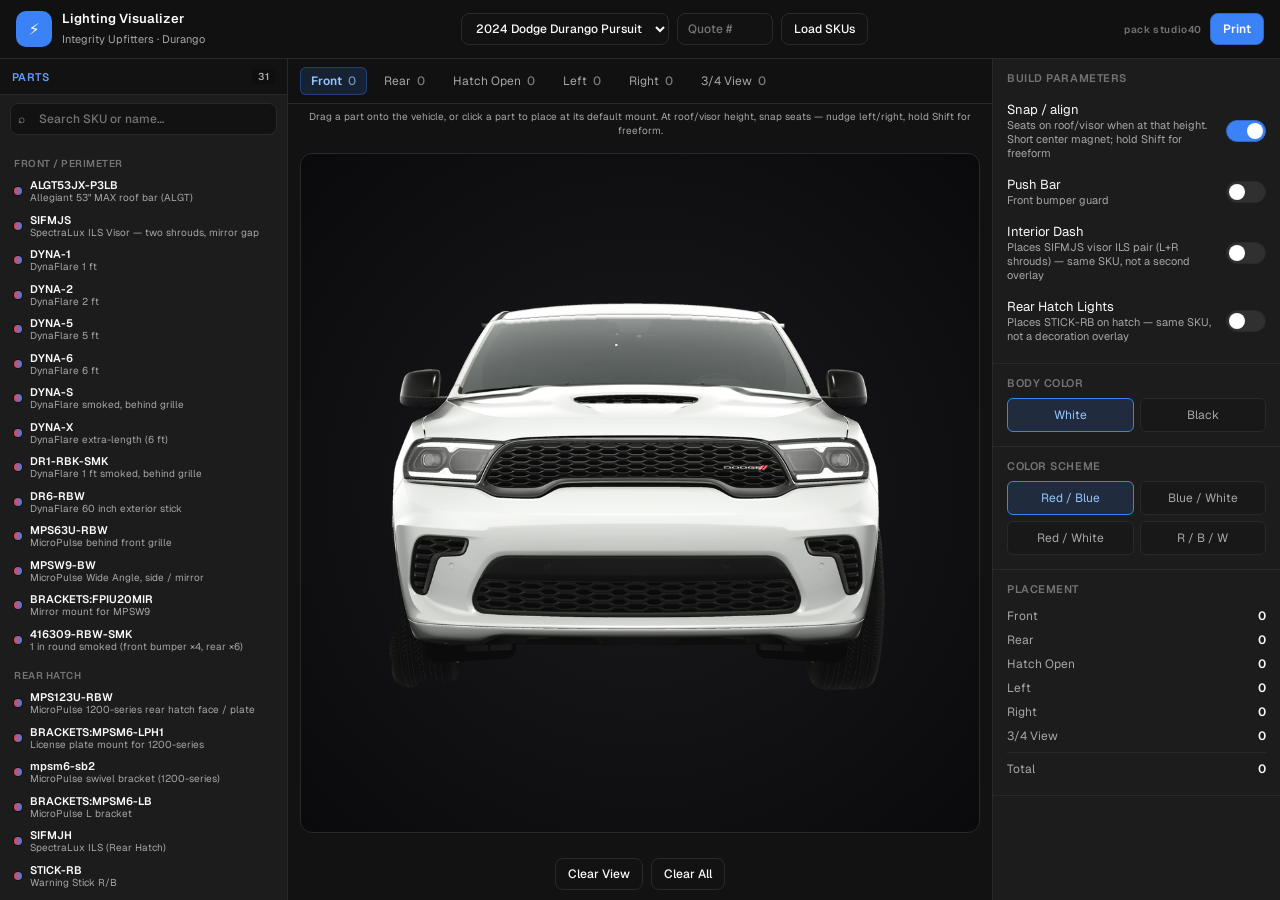
==== visualizer/index.html @ b1438e5e "studio40: cut the side and 3/4 Allegiant bars from the PIU photos Replace the drawn side and 3/4 hou" ====
<!DOCTYPE html>
<html lang="en">
<head>
<meta charset="UTF-8"/>
<meta name="viewport" content="width=device-width, initial-scale=1.0, maximum-scale=1"/>
<title>Integrity Upfitters — Lighting Visualizer</title>
<link rel="preconnect" href="https://fonts.googleapis.com"/>
<link rel="preconnect" href="https://fonts.gstatic.com" crossorigin/>
<link href="https://fonts.googleapis.com/css2?family=Geist:wght@400;500;600;700&family=Inter:wght@400;500;600;700&display=swap" rel="stylesheet"/>
<style>
/* Tokens ported from compiled-app/assets/index-CqPjqCI_.css .dark (HSL → hex) */
:root{
  --bg:#121212;           /* background 0 0% 7% */
  --surface:#1c1c1c;      /* sidebar 0 0% 11% */
  --card:#171717;         /* card 0 0% 9% */
  --s2:#2e2e2e;           /* secondary 0 0% 18% */
  --s3:#303030;           /* muted 0 0% 19% */
  --border:#292929;       /* border 0 0% 16% */
  --text:#fafafa;         /* foreground 0 0% 98% */
  --muted:#a6a6a6;        /* muted-foreground 0 0% 65% */
  --faint:#737373;
  --primary:#3b82f6;      /* primary 221 83% 53% */
  --primary-fg:#fafafa;
  --pd:rgba(59,130,246,.15);
  --radius:0.5rem;
  --elevate:rgba(255,255,255,.04);
}
*{box-sizing:border-box;margin:0;padding:0}
body{font-family:Geist,Inter,system-ui,sans-serif;background:var(--bg);color:var(--text);height:100vh;overflow:hidden;display:flex;flex-direction:column}
header{display:flex;flex-wrap:wrap;align-items:center;justify-content:space-between;gap:10px;padding:10px 16px;background:color-mix(in srgb,var(--bg) 95%,transparent);border-bottom:1px solid var(--border);flex-shrink:0;backdrop-filter:blur(8px)}
.brand{display:flex;align-items:center;gap:10px}.brand-icon{width:36px;height:36px;border-radius:calc(var(--radius) + 2px);background:var(--primary);color:var(--primary-fg);display:grid;place-items:center;font-size:16px}
.brand-text strong{font-size:13px;display:block;font-weight:600}.brand-text span{font-size:11px;color:var(--muted)}.header-mid,.header-right{display:flex;flex-wrap:wrap;align-items:center;gap:8px}
.pack-stamp{font-size:10px;color:var(--faint);font-weight:600;letter-spacing:.06em;user-select:all;white-space:nowrap}
select,input[type=text]{height:32px;background:var(--bg);border:1px solid var(--border);color:var(--text);border-radius:var(--radius);padding:0 10px;font-size:12px;font-weight:500;font-family:inherit;outline:none}
select:focus,input[type=text]:focus{box-shadow:0 0 0 2px color-mix(in srgb,var(--primary) 55%,transparent)}
.btn{height:32px;background:var(--bg);border:1px solid var(--border);color:var(--text);border-radius:var(--radius);padding:0 12px;font-size:12px;font-weight:500;font-family:inherit;cursor:pointer}
.btn:hover{background:var(--elevate)}.btn-primary{background:var(--primary);border-color:color-mix(in srgb,var(--primary) 80%,#000);color:var(--primary-fg);font-weight:600}
.btn:disabled,.btn[aria-disabled="true"]{opacity:.45;cursor:not-allowed;pointer-events:none}
.btn-primary:hover{filter:brightness(1.06)}
/* compiled-app: lg:w-72 panels */
.layout{flex:1;display:grid;grid-template-columns:288px 1fr 288px;min-height:0}
.panel{background:var(--surface);border-right:1px solid var(--border);display:flex;flex-direction:column;min-height:0}
.panel-r{border-right:none;border-left:1px solid var(--border)}
.panel-head{padding:10px 12px;display:flex;justify-content:space-between;align-items:center;font-size:11px;font-weight:600;letter-spacing:.04em;color:color-mix(in srgb,var(--primary) 80%,#fff);text-transform:uppercase;border-bottom:1px solid var(--border);background:color-mix(in srgb,var(--bg) 95%,transparent);backdrop-filter:blur(6px)}
.badge{background:rgba(0,0,0,.2);color:var(--muted);font-size:10px;padding:1px 6px;border-radius:4px;margin-left:6px}
.search-wrap{padding:8px 10px;position:relative}.search-wrap input{width:100%;padding-left:28px}
.search-wrap::before{content:"⌕";position:absolute;left:18px;top:50%;transform:translateY(-50%);font-size:12px;color:var(--muted);pointer-events:none}
.parts-list{flex:1;overflow-y:auto;padding:4px 8px 16px}
.group-title{font-size:10px;font-weight:600;letter-spacing:.05em;color:var(--faint);text-transform:uppercase;padding:10px 6px 4px}
/* denser part rows — compiled: px-1.5 py-1 text-[11px] */
.part{display:flex;align-items:center;gap:8px;padding:4px 6px;border-radius:6px;cursor:grab;user-select:none}
.part:hover{background:var(--elevate)}.part:active{cursor:grabbing}
.part.placing{outline:1px solid rgba(59,130,246,.55);background:var(--pd)}
.part-dot{width:8px;height:8px;border-radius:50%;background:linear-gradient(90deg,#ef4444,#3b82f6);flex-shrink:0;box-shadow:0 0 0 1px rgba(0,0,0,.4)}
.part-info{min-width:0}.part-sku{font-size:11px;font-weight:600;word-break:break-word}.part-name{font-size:10px;color:var(--muted);line-height:1.25}
.stage-wrap{display:flex;flex-direction:column;min-height:0;background:var(--bg)}
.view-tabs{display:flex;flex-wrap:wrap;gap:6px;padding:8px 12px;border-bottom:1px solid var(--border);background:color-mix(in srgb,var(--bg) 60%,transparent);flex-shrink:0}
.view-tab{background:transparent;border:1px solid transparent;color:var(--muted);border-radius:6px;padding:5px 10px;font-size:12px;font-family:inherit;cursor:pointer;white-space:nowrap}
.view-tab:hover{background:var(--elevate)}.view-tab.active{background:var(--pd);border-color:rgba(59,130,246,.35);color:#93c5fd;font-weight:600}
/* Stage shrink-wraps the vehicle so light % coords match the truck (no letterbox drift). */
.stage-area{flex:1;display:flex;align-items:center;justify-content:center;padding:12px;min-height:0}
.stage{position:relative;width:fit-content;max-width:100%;max-height:100%;margin:0 auto;background:radial-gradient(ellipse at center,#1a1a1e,#0a0a0c);border-radius:12px;overflow:hidden;border:1px solid var(--border)}
.stage img.vehicle{display:block;max-width:100%;max-height:calc(100vh - 160px);width:auto;height:auto;user-select:none;pointer-events:none}
.plate-stack{position:relative;display:block;width:fit-content;max-width:100%;line-height:0}
.stage img.vehicle-patch{position:absolute;left:0;top:0;width:100%;height:100%;object-fit:fill;pointer-events:none;z-index:2;display:none}
.stage img.vehicle-patch.on{display:block}
.stage.drag-over{outline:2px dashed var(--primary);outline-offset:-4px}
.drop-hint{position:absolute;inset:0;display:none;align-items:center;justify-content:center;background:rgba(59,130,246,.08);color:#93c5fd;font-weight:600;font-size:14px;pointer-events:none;z-index:5}
.stage.drag-over .drop-hint{display:flex}
.snap-guides{position:absolute;inset:0;pointer-events:none;z-index:4}
.snap-guides .gx,.snap-guides .gy{position:absolute;background:rgba(147,197,253,.85);box-shadow:0 0 10px rgba(59,130,246,.7)}
.snap-guides .gx{top:0;bottom:0;width:1px;transform:translateX(-50%)}
.snap-guides .gy{left:0;right:0;height:1px;transform:translateY(-50%)}
.ghost-bar{position:absolute;z-index:15;pointer-events:none;transform:translate(-50%,-50%);opacity:.92;filter:drop-shadow(0 0 4px rgba(0,0,0,.5));user-select:none}
.ghost-bar img{display:block;width:100%;height:auto;pointer-events:none}
/* Side end-cap is drawn (inline SVG), not a crop of the front bar sprite.
   No background-image, no overflow clip, no max-width clamp. Rounded housing
   is the shape; a rectangular overflow would put the hard cut back. */
.ghost-bar.endcap{overflow:visible;display:block;max-width:none;min-width:0;background:none;background-image:none;opacity:1;filter:drop-shadow(0 0 0.7px rgba(255,255,255,.95)) drop-shadow(0 1px 0 rgba(0,0,0,.75))}
.ghost-bar.endcap svg{display:block;width:100%;height:100%;overflow:visible}
.light{position:absolute;cursor:move;transform-origin:center center;z-index:10;touch-action:none;user-select:none}
.light img{display:block;width:100%;height:auto;pointer-events:none;filter:drop-shadow(0 1px 2px rgba(0,0,0,.5))}
/* ILS visor: one sprite file, two nodes. Clip to a single shroud per visor. */
.light.ils-half{overflow:hidden}
.light.ils-L img,.light.ils-R img{width:200%;max-width:none;height:auto}
.light.ils-R img{margin-left:-100%}
/* DynaFlare: constant thickness (piu pattern). Width grows with length; height does not. */
.light.dyna-stick img{width:100%;height:100%;object-fit:fill;object-position:center}
.light.selected{outline:2px solid var(--primary);outline-offset:3px;border-radius:2px}
.light .tag{position:absolute;left:50%;top:calc(100% + 4px);transform:translateX(-50%);background:rgba(0,0,0,.85);color:#fff;font-size:9px;font-weight:500;padding:2px 6px;border-radius:4px;white-space:nowrap;pointer-events:none;opacity:0}
.light.selected .tag,.light:hover .tag{opacity:1}
/* Viewport-fixed dock — not inside .stage (overflow:hidden pinned it to the plate sky). */
.sel-dock{position:fixed;display:none;z-index:50;gap:10px;align-items:center;background:var(--surface);border:1px solid var(--border);border-radius:10px;padding:8px;box-shadow:0 8px 24px rgba(0,0,0,.55);pointer-events:auto}
.sel-dock.on{display:flex}
.sel-dock button{width:44px;height:44px;border:none;background:transparent;color:var(--text);border-radius:8px;cursor:pointer;font-size:20px;line-height:1;flex-shrink:0}
.sel-dock button:hover{background:var(--s3)}
.sel-dock button.x{color:#f87171}
.stage-bar{display:flex;flex-wrap:wrap;justify-content:center;gap:8px;padding:10px;flex-shrink:0}
.hint-bar{font-size:10px;color:var(--muted);padding:6px 12px 0;text-align:center;line-height:1.35}
.section{padding:0;border-bottom:1px solid var(--border)}.section .panel-head{border-bottom:none;background:transparent;backdrop-filter:none;padding:12px 14px 4px;color:var(--faint);letter-spacing:.05em}
.toggles{padding:4px 14px 12px}.toggle{display:flex;align-items:center;justify-content:space-between;padding:8px 0;font-size:13px;gap:8px}
.toggle .lbl{font-size:13px}.toggle .lbl small{display:block;color:var(--muted);font-size:11px;font-weight:400}
.sw{width:40px;height:22px;background:var(--s3);border-radius:99px;position:relative;cursor:pointer;border:1px solid var(--border);flex-shrink:0}
.sw.on{background:var(--primary);border-color:color-mix(in srgb,var(--primary) 80%,#000)}
.sw::after{content:"";position:absolute;width:16px;height:16px;background:#fff;border-radius:50%;top:2px;left:2px;transition:left .15s}
.sw.on::after{left:20px}
.overlay-pushbar,.overlay-dash,.overlay-hatch{position:absolute;pointer-events:none;z-index:4}
.overlay-pushbar img,.overlay-dash img{width:100%;height:100%;display:block;object-fit:fill;filter:drop-shadow(0 1px 2px rgba(0,0,0,.55))}
.section .schemes{padding:4px 14px 14px}.schemes{display:grid;grid-template-columns:1fr 1fr;gap:6px}
.scheme{background:color-mix(in srgb,var(--card) 60%,transparent);border:1px solid var(--border);color:var(--muted);border-radius:6px;padding:8px;font-size:12px;font-family:inherit;cursor:pointer}
.scheme:hover{background:var(--elevate)}.scheme.active{border-color:var(--primary);color:#93c5fd;background:var(--pd)}
.summary{padding:4px 14px 14px;font-size:12px;color:var(--muted)}.sum-row{display:flex;justify-content:space-between;padding:4px 0}.sum-row b{color:var(--text);font-weight:600}.sum-total{border-top:1px solid var(--border);margin-top:4px;padding-top:8px}.view-tab .n{margin-left:6px;opacity:.7;font-weight:500}.group{margin-bottom:2px}.part-info{min-width:0}
@media (max-width:960px){
  .layout{grid-template-columns:1fr;grid-template-rows:min(38vh,320px) 1fr min(45vh,360px)}
  .panel{border-right:none;border-bottom:1px solid var(--border)}
  .panel-r{border-left:none;border-top:1px solid var(--border)}
}
@media print{
  header,.panel,.view-tabs,.stage-bar,.hint-bar,.sel-dock{display:none!important}
  .layout{display:block}
  .stage-wrap,.stage-area,.stage{background:#fff;border:none;max-width:none;aspect-ratio:auto}
  .stage img.vehicle{max-height:none;width:100%;height:auto}
}
</style>
</head>
<body>
<!--
  Durango-first lighting visualizer (source of truth: this file, not compiled-app/).
  Local run:
    - Open visualizer/index.html in a browser, OR
    - From repo root: npx --yes serve visualizer
-->
<header>
  <div class="brand">
    <div class="brand-icon">&#9889;</div>
    <div class="brand-text">
      <strong>Lighting Visualizer</strong>
      <span id="brandVehicle">Integrity Upfitters · Durango</span>
    </div>
  </div>
  <div class="header-mid">
    <select id="vehicleSelect" aria-label="Vehicle">
      <option value="durango" selected>2024 Dodge Durango Pursuit</option>
      <option value="silverado">Chevrolet Silverado PPV</option>
      <option value="f150">Ford F-150 PPV</option>
    </select>
    <input type="text" id="quoteInput" placeholder="Quote #" style="width:96px" title="Optional label, or demo-1236"/>
    <input type="file" id="loadFile" accept=".json,.txt,.csv,application/json,text/plain" hidden/>
    <button class="btn" id="loadBtn" type="button" title="Import a JSON/text SKU list and place via click rules">Load SKUs</button>
  </div>
  <div class="header-right">
    <span class="pack-stamp" id="packStamp" title="Hard-refresh cache key — if this is not studio40 you are on a stale pack">pack studio40</span>
    <button class="btn btn-primary" id="pdfBtn" type="button">Print</button>
  </div>
</header>
<div class="layout">
  <aside class="panel">
    <div class="panel-head"><span>Parts</span><span class="badge" id="skuBadge">0</span></div>
    <div class="search-wrap"><input type="text" id="search" placeholder="Search SKU or name…"/></div>
    <div class="parts-list" id="partsList"></div>
  </aside>
  <section class="stage-wrap">
    <div class="view-tabs" id="viewTabs"></div>
    <div class="hint-bar" id="hintBar">Drag a part onto the vehicle, or click a part to place at its default mount. At roof/visor height, snap seats — nudge left/right, hold Shift for freeform.</div>
    <div class="stage-area" id="stageArea">
      <div class="stage" id="stage">
        <div class="plate-stack" id="plateStack">
          <img class="vehicle" id="vehicleImg" src="durango_front.png?v=studio40" alt="Vehicle" draggable="false"/>
          <img class="vehicle-patch" id="vehiclePatch" alt="" draggable="false"/>
          <div class="snap-guides" id="snapGuides" aria-hidden="true"></div>
        </div>
        <div class="drop-hint">Drop light here</div>
      </div>
    </div>
    <div class="sel-dock" id="selDock" aria-label="Selected light">
      <button type="button" data-act="rot" title="Rotate">&#8635;</button>
      <button type="button" data-act="in" title="Larger">+</button>
      <button type="button" data-act="out" title="Smaller">&#8722;</button>
      <button type="button" data-act="del" class="x" title="Remove">&#215;</button>
    </div>
    <div class="stage-bar">
      <button class="btn" id="clearView" type="button">Clear View</button>
      <button class="btn" id="clearAll" type="button">Clear All</button>
    </div>
  </section>
  <aside class="panel panel-r">
    <div class="section">
      <div class="panel-head">Build Parameters</div>
      <div class="toggles">
        <div class="toggle"><div class="lbl">Snap / align<small>Seats on roof/visor when at that height. Short center magnet; hold Shift for freeform</small></div><button type="button" class="sw on" id="snapToggle" data-on="true" aria-label="Snap / align"></button></div>
        <div class="toggle"><div class="lbl">Push Bar<small>Front bumper guard</small></div><button type="button" class="sw" id="pushBarToggle" data-on="false" aria-label="Push Bar"></button></div>
        <div class="toggle"><div class="lbl">Interior Dash<small>Places SIFMJS visor ILS pair (L+R shrouds) — same SKU, not a second overlay</small></div><button type="button" class="sw" id="dashToggle" data-on="false" aria-label="Interior Dash"></button></div>
        <div class="toggle"><div class="lbl">Rear Hatch Lights<small>Places STICK-RB on hatch — same SKU, not a decoration overlay</small></div><button type="button" class="sw" id="hatchToggle" data-on="false" aria-label="Rear Hatch Lights"></button></div>
      </div>
    </div>
    <div class="section">
      <div class="panel-head">Body Color</div>
      <div class="schemes" id="bodyColor">
        <button class="scheme active" data-body="white" type="button">White</button>
        <button class="scheme" data-body="black" type="button">Black</button>
      </div>
    </div>
    <div class="section">
      <div class="panel-head">Color Scheme</div>
      <div class="schemes" id="colorScheme">
        <button class="scheme active" data-s="rb" type="button">Red / Blue</button>
        <button class="scheme" data-s="bw" type="button">Blue / White</button>
        <button class="scheme" data-s="rw" type="button">Red / White</button>
        <button class="scheme" data-s="rbw" type="button">R / B / W</button>
      </div>
    </div>
    <div class="section">
      <div class="panel-head">Placement</div>
      <div class="summary" id="summary"></div>
    </div>
  </aside>
</div>
<script>
(function(){
/* Multi-canvas visualizer. Catalog is shared FedSig SKUs (no invented lights).
   Durango mounts stay as previously signed; trucks have their own snaps. */
var ASSET_V="studio40";
var FX_V="s40";
/* Fallback thickness if a Dyna row has no faceIn. Real rows use faceIn. */
var DYNA_H=2.2;
var DURANGO_VIEWS=[
  {id:"front",label:"Front",imgW:"durango_front.png",imgB:"durango_front_black.png"},
  {id:"rear",label:"Rear",imgW:"durango_rear.png",imgB:"durango_rear_black.png"},
  {id:"rear_open",label:"Hatch Open",imgW:"durango_rear_open.png",imgB:"durango_rear_open_black.png"},
  {id:"left",label:"Left",imgW:"durango_left.png",imgB:"durango_left_black.png"},
  {id:"right",label:"Right",imgW:"durango_right.png",imgB:"durango_right_black.png"},
  {id:"hero",label:"3/4 View",imgW:"durango_hero.png",imgB:"durango_hero_black.png"}
];
var TRUCK_VIEWS_SILVERADO=[
  {id:"front",label:"Front",imgW:"silverado_front.png",imgB:"silverado_front_black.png"},
  {id:"rear",label:"Rear",imgW:"silverado_rear.png",imgB:"silverado_rear_black.png"},
  {id:"left",label:"Left",imgW:"silverado_left.png",imgB:"silverado_left_black.png"},
  {id:"right",label:"Right",imgW:"silverado_right.png",imgB:"silverado_right_black.png"}
];
var TRUCK_VIEWS_F150=[
  {id:"front",label:"Front",imgW:"f150_front.png",imgB:"f150_front_black.png"},
  {id:"rear",label:"Rear",imgW:"f150_rear.png",imgB:"f150_rear_black.png"},
  {id:"left",label:"Left",imgW:"f150_left.png",imgB:"f150_left_black.png"},
  {id:"right",label:"Right",imgW:"f150_right.png",imgB:"f150_right_black.png"}
];
var TRUCK_MOUNTS={
  /* front "roof" Y here is a placeholder — VEHICLES override per plate. */
  front:[[0.38,0.24,"ILS visor L"],[0.62,0.24,"ILS visor R"],[0.5,0.175,"roof"],[0.5,0.50,"grille"],[0.38,0.50,"grille L"],[0.62,0.50,"grille R"],[0.5,0.68,"pushbar/lower"],[0.14,0.36,"mirror L"],[0.86,0.36,"mirror R"],[0.26,0.70,"bumper L"],[0.38,0.70,"bumper L2"],[0.62,0.70,"bumper R2"],[0.74,0.70,"bumper R"]],
  rear:[[0.5,0.24,"hatch ILS"],[0.5,0.48,"hatch mid"],[0.5,0.52,"hatch stick"],[0.44,0.65,"hatch plate L"],[0.56,0.65,"hatch plate R"],[0.5,0.16,"spoiler"],[0.22,0.68,"bumper L"],[0.32,0.68,"bumper L2"],[0.42,0.68,"bumper L3"],[0.58,0.68,"bumper R3"],[0.68,0.68,"bumper R2"],[0.78,0.68,"bumper R"]],
  left:[[0.45,0.375,"roofline"],[0.24,0.42,"mirror"],[0.78,0.48,"quarter"]],
  right:[[0.55,0.375,"roofline"],[0.76,0.42,"mirror"],[0.22,0.48,"quarter"]]
};
var TRUCK_DEFAULTS={
  "ALGT53JX-P3LB":{front:[0.5,0.175,0],_:[0.5,0.175,0]},
  SIFMJS:{front:[0.38,0.24,0],_:[0.38,0.24,0]},
  "DYNA-1":{front:[0.5,0.68,0],_:[0.5,0.68,0]},
  "DYNA-2":{front:[0.5,0.68,0],_:[0.5,0.68,0]},
  "DYNA-5":{front:[0.5,0.68,0],_:[0.5,0.68,0]},
  "DYNA-6":{front:[0.5,0.68,0],_:[0.5,0.68,0]},
  "DYNA-S":{front:[0.38,0.48,0],_:[0.38,0.48,0]},
  "DYNA-X":{front:[0.5,0.68,0],_:[0.5,0.68,0]},
  "DR1-RBK-SMK":{front:[0.38,0.48,0],_:[0.38,0.48,0]},
  "DR6-RBW":{left:[0.50,0.48,0],right:[0.50,0.48,0],_:[0.50,0.48,0]},
  "MPS63U-RBW":{front:[0.38,0.50,0],_:[0.38,0.50,0]},
  "MPSW9-BW":{front:[0.155,0.382,0],left:[0.348,0.422,0],right:[0.652,0.422,0],_:[0.348,0.422,0]},
  "BRACKETS:FPIU20MIR":{front:[0.155,0.382,0],left:[0.348,0.422,0],right:[0.652,0.422,0],_:[0.348,0.422,0]},
  "416309-RBW-SMK":{front:[0.26,0.70,0],rear:[0.22,0.68,0],_:[0.26,0.70,0]},
  "MPS123U-RBW":{rear:[0.44,0.65,0],_:[0.44,0.65,0]},
  "BRACKETS:MPSM6-LPH1":{rear:[0.5,0.65,0],_:[0.5,0.65,0]},
  "mpsm6-sb2":{rear:[0.44,0.65,0],_:[0.44,0.65,0]},
  "BRACKETS:MPSM6-LB":{rear:[0.56,0.65,0],_:[0.56,0.65,0]},
  SIFMJH:{rear:[0.5,0.24,0],_:[0.5,0.24,0]},
  "STICK-RB":{rear:[0.5,0.52,0],_:[0.5,0.52,0]},
  "CNSMJ8R-P3C":{rear:[0.5,0.52,0],_:[0.5,0.52,0]},
  "CNSM-RBK1":{rear:[0.5,0.52,0],_:[0.5,0.52,0]},
  "XSM2-BRW-US":{rear:[0.22,0.42,0],left:[0.78,0.48,0],right:[0.22,0.48,0],_:[0.22,0.42,0]},
  "416300":{rear:[0.70,0.55,0],_:[0.70,0.55,0]},
  ES100C:{front:[0.38,0.68,0],_:[0.38,0.68,0]},
  "ESBL-FPIU20":{front:[0.38,0.68,0],_:[0.38,0.68,0]},
  "ESBL2-TAH21ND":{front:[0.50,0.68,0],_:[0.50,0.68,0]},
  RBKIT1:{front:[0.42,0.74,0],_:[0.42,0.74,0]},
  "BRACKETS:RBS-FPIU20":{front:[0.42,0.74,0],_:[0.42,0.74,0]},
  "RBKIT2-COMPACT":{front:[0.58,0.74,0],_:[0.58,0.74,0]},
  "RBC2-TAH21ND":{front:[0.58,0.74,0],_:[0.58,0.74,0]}
};
function truckClicks(roofY){
  return {
    "ALGT53JX-P3LB":{front:[[0.5,roofY,0]]},
    SIFMJS:{front:[[0.38,0.24,0,"L"],[0.62,0.24,0,"R"]]},
    "DYNA-1":{front:[[0.5,0.68,0]]},
    "DYNA-2":{front:[[0.5,0.68,0]]},
    "DYNA-5":{front:[[0.5,0.68,0]]},
    "DYNA-6":{front:[[0.5,0.68,0]]},
    "DYNA-S":{front:[[0.38,0.48,0]]},
    "DYNA-X":{front:[[0.5,0.68,0]]},
    "DR1-RBK-SMK":{front:[[0.38,0.48,0]]},
    "DR6-RBW":{left:[[0.50,0.48,0]],right:[[0.50,0.48,0]]},
    "MPS63U-RBW":{front:[[0.38,0.50,0]]},
    "MPSW9-BW":{front:[[0.155,0.382,0]],left:[[0.348,0.422,0]],right:[[0.652,0.422,0]]},
    "BRACKETS:FPIU20MIR":{front:[[0.155,0.382,0]],left:[[0.348,0.422,0]],right:[[0.652,0.422,0]]},
    "416309-RBW-SMK":{
      front:[[0.26,0.70,0],[0.38,0.70,0],[0.62,0.70,0],[0.74,0.70,0]],
      rear:[[0.22,0.68,0],[0.32,0.68,0],[0.42,0.68,0],[0.58,0.68,0],[0.68,0.68,0],[0.78,0.68,0]]
    },
    "MPS123U-RBW":{rear:[[0.44,0.65,0]]},
    "BRACKETS:MPSM6-LPH1":{rear:[[0.5,0.65,0]]},
    "mpsm6-sb2":{rear:[[0.44,0.65,0]]},
    "BRACKETS:MPSM6-LB":{rear:[[0.56,0.65,0]]},
    SIFMJH:{rear:[[0.5,0.24,0]]},
    "STICK-RB":{rear:[[0.5,0.52,0]]},
    "CNSMJ8R-P3C":{rear:[[0.5,0.52,0]]},
    "CNSM-RBK1":{rear:[[0.5,0.52,0]]},
    "XSM2-BRW-US":{rear:[[0.22,0.42,0]],left:[[0.78,0.48,0]],right:[[0.22,0.48,0]]},
    "416300":{rear:[[0.70,0.55,0]]},
    ES100C:{front:[[0.38,0.68,0]]},
    "ESBL-FPIU20":{front:[[0.38,0.68,0]]},
    "ESBL2-TAH21ND":{front:[[0.50,0.68,0]]},
    RBKIT1:{front:[[0.42,0.74,0]]},
    "BRACKETS:RBS-FPIU20":{front:[[0.42,0.74,0]]},
    "RBKIT2-COMPACT":{front:[[0.58,0.74,0]]},
    "RBC2-TAH21ND":{front:[[0.58,0.74,0]]}
  };
}
/* Front roof contact (ALGT sitTransform ty=-100 = sprite bottom).
   Measured on the 1024² plates — do not share one Y across trucks:
   F-150 white roof peak y=144 (0.141), glass starts y=170 (0.166).
   Silverado white roof peak y=166 (0.162), glass starts y=188 (0.184).
   0.144 / 0.163 left a sky gap under the visible LED strip; sit on metal
   (F-150 0.162, Silverado 0.180) without crossing into glass.
   ILS visor stays 0.24 (glass), split L/R with a mirror gap. */
function withFrontRoof(mounts, roofY){
  var m=JSON.parse(JSON.stringify(mounts));
  m.front=m.front.map(function(pt){ return pt[2]==="roof"?[pt[0],roofY,pt[2]]:pt; });
  return m;
}
function withFrontRoofDefaults(defaults, roofY){
  var d=JSON.parse(JSON.stringify(defaults));
  ["ALGT53JX-P3LB"].forEach(function(sku){
    if(!d[sku]) return;
    d[sku].front=[0.5,roofY,0];
    d[sku]._=[0.5,roofY,0];
  });
  return d;
}
/* Front 53" draw width = % of the plate. Bar ends MUST meet the
   cab-roof edges at the sit Y (windshield / drip-rail), pillar-to-pillar.
   Not the tapered peak. Not a white-roof gap. Not hanging into the sky.
   A hair under (0.3–0.5% total) so a centered bar does not overhang.
   Measured first-to-last roof metal (not mirrors) on the 1024² plates:
   Silverado 48.4% @ y=0.180 (264–759) → 48
   F-150     50.9% @ y=0.162 (249–769) → 50  (right-limited; cab is 3px left)
   Durango   42.8% @ y=0.248 (283–720) → 42.4 at x=0.490 (cab is 3px left of plate center)
   Left/Right stay 24 (short cab-length mark). */
var VEHICLES={
  durango:{label:"2024 Dodge Durango Pursuit",short:"Durango",views:DURANGO_VIEWS,frontRoofBarW:42.4,barScale:0.88,barNudge:{dx:0,dy:4},rearBar:{x:50,y:16.4,sit:"bottom"},
    /* durango_rear.png 1024². Widest body (tail-light / quarter panel, y 55–75%)
       is x=84..942 = 858px. That span is the ~76" body. Rear bar plate-% =
       (858/1024) * (lengthIn / 76). lengthIn is frontRoofBarW
       (42.4" ≈ 46.7% of the plate, 48" ≈ 52.9%, 50" ≈ 55.1%). */
    rearBody:{in:76, spanPx:858, left:84, right:942, plate:1024},
    /* durango_front.png 1024². Widest body (bumper, y≈0.68) is x=133..881 = 749px.
       That span is the same ~76" body. Not used for the roof bar. */
    frontBody:{in:76, spanPx:749, plate:1024},
    clicks:null,
    pushBar:{front:{cx:50,cy:56,w:34,hs:0.88,ty:0.45},hero:{cx:34,cy:54,w:26,hs:0.88,ty:0.45,rot:-5}},
    platePatch:{front:{white:"fx/oem_hide_durango_front.png"}}},
  silverado:{label:"Chevrolet Silverado PPV",short:"Silverado PPV",views:TRUCK_VIEWS_SILVERADO,mounts:withFrontRoof(TRUCK_MOUNTS,0.180),defaults:withFrontRoofDefaults(TRUCK_DEFAULTS,0.180),clicks:truckClicks(0.180),frontRoofBarW:48,barScale:1,barNudge:{dx:0,dy:0},
    pushBar:{front:{cx:50,cy:58,w:42,hs:0.88,ty:0.45}}},
  f150:{label:"Ford F-150 PPV",short:"F-150 PPV",views:TRUCK_VIEWS_F150,mounts:withFrontRoof(TRUCK_MOUNTS,0.162),defaults:withFrontRoofDefaults(TRUCK_DEFAULTS,0.162),clicks:truckClicks(0.162),frontRoofBarW:50,barScale:1,barNudge:{dx:0,dy:0},
    pushBar:{front:{cx:50,cy:59,w:44,hs:0.88,ty:0.45}}}
};
var vehicleId="durango";
function veh(){ return VEHICLES[vehicleId]||VEHICLES.durango; }
function views(){ return veh().views; }
function viewExists(id){ return views().some(function(v){return v.id===id}); }
var CATALOG=[
  {sku:"ALGT53JX-P3LB",name:"Allegiant 53\" MAX roof bar (ALGT)",group:"Front / Perimeter",fx:"fx_algt_max.png",w:46},
  {sku:"SIFMJS",name:"SpectraLux ILS Visor — two shrouds, mirror gap",group:"Front / Perimeter",fx:"fx_ils_rb.png",w:14},
  /* lenIn / faceIn are the Federal Signal face: DR1 13.5×1.1, DR2 25.7×1.1, DR5 62.3×1.1, DR6 74.5×1.1. */
  {sku:"DYNA-1",name:"DynaFlare 1 ft",group:"Front / Perimeter",fx:"fx_dyna_1ft_rb.png",w:13,dyna:1,lenIn:13.5,faceIn:1.1},
  {sku:"DYNA-2",name:"DynaFlare 2 ft",group:"Front / Perimeter",fx:"fx_dyna_2ft_rb.png",w:24.7,dyna:1,lenIn:25.7,faceIn:1.1},
  {sku:"DYNA-5",name:"DynaFlare 5 ft",group:"Front / Perimeter",fx:"fx_dyna_5ft_rb.png",w:59.9,dyna:1,lenIn:62.3,faceIn:1.1},
  {sku:"DYNA-6",name:"DynaFlare 6 ft",group:"Front / Perimeter",fx:"fx_dyna_6ft_rb.png",w:71.7,dyna:1,lenIn:74.5,faceIn:1.1},
  {sku:"DYNA-S",name:"DynaFlare smoked, behind grille",group:"Front / Perimeter",fx:"fx_dyna_1ft_smk_rb.png",w:13,dyna:1,lenIn:13.5,faceIn:1.1},
  {sku:"DYNA-X",name:"DynaFlare extra-length (6 ft)",group:"Front / Perimeter",fx:"fx_dyna_6ft_rb.png",w:71.7,dyna:1,lenIn:74.5,faceIn:1.1},
  {sku:"DR1-RBK-SMK",name:"DynaFlare 1 ft smoked, behind grille",group:"Front / Perimeter",fx:"fx_dyna_1ft_smk_rb.png",w:13,dyna:1,lenIn:13.5,faceIn:1.1},
  {sku:"DR6-RBW",name:"DynaFlare 60 inch exterior stick",group:"Front / Perimeter",fx:"fx_dyna_6ft_rb.png",w:71.7,dyna:1,lenIn:74.5,faceIn:1.1},
  {sku:"MPS63U-RBW",name:"MicroPulse behind front grille",group:"Front / Perimeter",fx:"fx_mps63_rb.png",w:4.5},
  /* Federal Signal MPSW9-BW: 5.04" long × 1.5" face. w is the Durango-side plate % fallback. */
  {sku:"MPSW9-BW",name:"MicroPulse Wide Angle, side / mirror",group:"Front / Perimeter",fx:"fx_mpsw9_rb.png",w:2.39,lenIn:5.04},
  {sku:"BRACKETS:FPIU20MIR",name:"Mirror mount for MPSW9",group:"Front / Perimeter",fx:"fx_bracket_l.png",w:5},
  {sku:"416309-RBW-SMK",name:"1 in round smoked (front bumper ×4, rear ×6)",group:"Front / Perimeter",fx:"fx_round_smk_rb.png",w:2.6},
  {sku:"MPS123U-RBW",name:"MicroPulse 1200-series rear hatch face / plate",group:"Rear Hatch",fx:"fx_mps123_rb.png",w:7},
  {sku:"BRACKETS:MPSM6-LPH1",name:"License plate mount for 1200-series",group:"Rear Hatch",fx:"fx_bracket_plate.png",w:6},
  {sku:"mpsm6-sb2",name:"MicroPulse swivel bracket (1200-series)",group:"Rear Hatch",fx:"fx_bracket_l.png",w:5},
  {sku:"BRACKETS:MPSM6-LB",name:"MicroPulse L bracket",group:"Rear Hatch",fx:"fx_bracket_l.png",w:5},
  {sku:"SIFMJH",name:"SpectraLux ILS (Rear Hatch)",group:"Rear Hatch",fx:"fx_ils_rb.png",w:20},
  {sku:"STICK-RB",name:"Warning Stick R/B",group:"Rear Hatch",fx:"fx_stick_rb.png",w:22},
  {sku:"CNSMJ8R-P3C",name:"SignalMaster 8-head rear stick",group:"Rear Hatch",fx:"fx_stick_rb.png",w:22},
  {sku:"CNSM-RBK1",name:"SignalMaster 8-head mount bracket",group:"Rear Hatch",fx:"fx_bracket_plate.png",w:6},
  {sku:"XSM2-BRW-US",name:"SpectraLux XSM2 rear quarter glass",group:"Rear Hatch",fx:"fx_xsm2_rb.png",w:4},
  {sku:"416300",name:"Perimeter Lighthead",group:"Rear Hatch",fx:"fx_round_rb.png",w:3},
  {sku:"ES100C",name:"100W speaker",group:"Siren / Control",fx:"fx_speaker.png",w:6},
  {sku:"ESBL-FPIU20",name:"EC100 speaker bracket",group:"Siren / Control",fx:"fx_bracket_l.png",w:5},
  {sku:"ESBL2-TAH21ND",name:"Dual ESB speaker/light mount",group:"Siren / Control",fx:"fx_speaker.png",w:7},
  {sku:"RBKIT1",name:"Rumbler",group:"Siren / Control",fx:"fx_rumbler.png",w:5},
  {sku:"BRACKETS:RBS-FPIU20",name:"Rumbler bracket",group:"Siren / Control",fx:"fx_bracket_l.png",w:5},
  {sku:"RBKIT2-COMPACT",name:"Compact rumbler",group:"Siren / Control",fx:"fx_rumbler.png",w:4.5},
  {sku:"RBC2-TAH21ND",name:"2 compact rumbler brackets",group:"Siren / Control",fx:"fx_bracket_l.png",w:5}
];
/* Simple per-SKU defaults as fraction of the vehicle stage (shrink-wrapped). */
var DEFAULTS={
  "ALGT53JX-P3LB":{front:[0.490,0.248,0],_:[0.490,0.248,0]},
  SIFMJS:{front:[0.370,0.285,0],hero:[0.42,0.29,0],_:[0.370,0.285,0]},
  "DYNA-1":{front:[0.5,0.66,0],_:[0.5,0.66,0]},
  "DYNA-2":{front:[0.5,0.66,0],_:[0.5,0.66,0]},
  "DYNA-5":{front:[0.5,0.66,0],_:[0.5,0.66,0]},
  "DYNA-6":{front:[0.5,0.66,0],_:[0.5,0.66,0]},
  "DYNA-S":{front:[0.38,0.52,0],hero:[0.36,0.52,0],_:[0.38,0.52,0]},
  "DYNA-X":{front:[0.5,0.66,0],_:[0.5,0.66,0]},
  "DR1-RBK-SMK":{front:[0.38,0.48,0],hero:[0.36,0.48,0],_:[0.38,0.48,0]},
  "DR6-RBW":{left:[0.50,0.42,0],right:[0.50,0.42,0],_:[0.50,0.42,0]},
  "MPS63U-RBW":{front:[0.38,0.52,0],hero:[0.36,0.52,0],_:[0.38,0.52,0]},
  "MPSW9-BW":{front:[0.155,0.382,0],left:[0.348,0.422,0],right:[0.652,0.422,0],hero:[0.545,0.498,0],_:[0.348,0.422,0]},
  "BRACKETS:FPIU20MIR":{front:[0.155,0.382,0],left:[0.348,0.422,0],right:[0.652,0.422,0],hero:[0.545,0.498,0],_:[0.348,0.422,0]},
  "416309-RBW-SMK":{front:[0.26,0.74,0],rear:[0.22,0.76,0],_:[0.26,0.74,0]},
  "MPS123U-RBW":{rear:[0.445,0.553,0],rear_open:[0.36,0.248,0],_:[0.445,0.553,0]},
  "BRACKETS:MPSM6-LPH1":{rear:[0.5,0.553,0],rear_open:[0.5,0.248,0],_:[0.5,0.553,0]},
  "mpsm6-sb2":{rear:[0.445,0.553,0],rear_open:[0.36,0.248,0],_:[0.445,0.553,0]},
  "BRACKETS:MPSM6-LB":{rear:[0.555,0.553,0],rear_open:[0.64,0.248,0],_:[0.555,0.553,0]},
  SIFMJH:{rear:[0.5,0.36,0],rear_open:[0.5,0.34,0],_:[0.5,0.36,0]},
  "STICK-RB":{rear:[0.5,0.58,0],rear_open:[0.5,0.55,0],_:[0.5,0.58,0]},
  "CNSMJ8R-P3C":{rear:[0.5,0.58,0],rear_open:[0.5,0.55,0],_:[0.5,0.58,0]},
  "CNSM-RBK1":{rear:[0.5,0.58,0],rear_open:[0.5,0.55,0],_:[0.5,0.58,0]},
  "XSM2-BRW-US":{rear:[0.28,0.45,0],left:[0.78,0.40,0],right:[0.22,0.40,0],_:[0.28,0.45,0]},
  "416300":{rear:[0.7,0.55,0],_:[0.7,0.55,0]},
  ES100C:{front:[0.38,0.70,0],hero:[0.36,0.66,0],_:[0.38,0.70,0]},
  "ESBL-FPIU20":{front:[0.38,0.70,0],hero:[0.36,0.66,0],_:[0.38,0.70,0]},
  "ESBL2-TAH21ND":{front:[0.50,0.70,0],hero:[0.42,0.66,0],_:[0.50,0.70,0]},
  RBKIT1:{front:[0.42,0.78,0],hero:[0.38,0.72,0],_:[0.42,0.78,0]},
  "BRACKETS:RBS-FPIU20":{front:[0.42,0.78,0],hero:[0.38,0.72,0],_:[0.42,0.78,0]},
  "RBKIT2-COMPACT":{front:[0.58,0.78,0],hero:[0.44,0.72,0],_:[0.58,0.78,0]},
  "RBC2-TAH21ND":{front:[0.58,0.78,0],hero:[0.44,0.72,0],_:[0.58,0.78,0]}
};
/* One click map per vehicle. Durango map. Trucks use veh().clicks. */
var CLICK={
  "ALGT53JX-P3LB":{front:[[0.490,0.248,0]],left:[[0.654,0.3275,0]],right:[[0.346,0.3467,0]],hero:[[0.6519,0.2539,0]]},
  SIFMJS:{front:[[0.370,0.285,0,"L"],[0.610,0.285,0,"R"]]},
  "DYNA-1":{front:[[0.5,0.66,0]]},
  "DYNA-2":{front:[[0.5,0.66,0]]},
  "DYNA-5":{front:[[0.5,0.66,0]]},
  "DYNA-6":{front:[[0.5,0.66,0]]},
  "DYNA-S":{front:[[0.38,0.52,0]]},
  "DYNA-X":{front:[[0.5,0.66,0]]},
  "DR1-RBK-SMK":{front:[[0.38,0.48,0]]},
  "DR6-RBW":{left:[[0.50,0.42,0]],right:[[0.50,0.42,0]]},
  "MPS63U-RBW":{front:[[0.38,0.52,0]]},
  "MPSW9-BW":{front:[[0.155,0.382,0]],left:[[0.348,0.422,0]],right:[[0.652,0.422,0]],hero:[[0.545,0.498,0]]},
  "BRACKETS:FPIU20MIR":{front:[[0.155,0.382,0]],left:[[0.348,0.422,0]],right:[[0.652,0.422,0]],hero:[[0.545,0.498,0]]},
  "416309-RBW-SMK":{
    front:[[0.26,0.74,0],[0.38,0.74,0],[0.62,0.74,0],[0.74,0.74,0]],
    rear:[[0.22,0.76,0],[0.32,0.76,0],[0.42,0.76,0],[0.58,0.76,0],[0.68,0.76,0],[0.78,0.76,0]]
  },
  "MPS123U-RBW":{rear:[[0.445,0.553,0]],rear_open:[[0.36,0.248,0]]},
  "BRACKETS:MPSM6-LPH1":{rear:[[0.5,0.553,0]],rear_open:[[0.5,0.248,0]]},
  "mpsm6-sb2":{rear:[[0.445,0.553,0]],rear_open:[[0.36,0.248,0]]},
  "BRACKETS:MPSM6-LB":{rear:[[0.555,0.553,0]],rear_open:[[0.64,0.248,0]]},
  SIFMJH:{rear:[[0.5,0.36,0]],rear_open:[[0.5,0.34,0]]},
  "STICK-RB":{rear:[[0.5,0.58,0]],rear_open:[[0.5,0.55,0]]},
  "CNSMJ8R-P3C":{rear:[[0.5,0.58,0]],rear_open:[[0.5,0.55,0]]},
  "CNSM-RBK1":{rear:[[0.5,0.58,0]],rear_open:[[0.5,0.55,0]]},
  "XSM2-BRW-US":{rear:[[0.28,0.45,0]],left:[[0.78,0.40,0]],right:[[0.22,0.40,0]]},
  "416300":{rear:[[0.7,0.55,0]]},
  ES100C:{front:[[0.38,0.70,0]]},
  "ESBL-FPIU20":{front:[[0.38,0.70,0]]},
  "ESBL2-TAH21ND":{front:[[0.50,0.70,0]]},
  RBKIT1:{front:[[0.42,0.78,0]]},
  "BRACKETS:RBS-FPIU20":{front:[[0.42,0.78,0]]},
  "RBKIT2-COMPACT":{front:[[0.58,0.78,0]]},
  "RBC2-TAH21ND":{front:[[0.58,0.78,0]]}
};
var HOME_VIEW={
  /* Default *mount* when that view has coords. Never a camera yank.
     MPSW9 / FPIU20MIR: Left (Right when the camera is Right). Never Front. */
  "ALGT53JX-P3LB":"front",SIFMJS:"front","DYNA-1":"front","DYNA-2":"front","DYNA-5":"front","DYNA-6":"front",
  "DYNA-S":"front","DYNA-X":"front",
  "DR1-RBK-SMK":"front","DR6-RBW":"left","MPS63U-RBW":"front","MPSW9-BW":"left","BRACKETS:FPIU20MIR":"left",
  "416309-RBW-SMK":"front","MPS123U-RBW":"rear","BRACKETS:MPSM6-LPH1":"rear","mpsm6-sb2":"rear","BRACKETS:MPSM6-LB":"rear",
  SIFMJH:"rear","STICK-RB":"rear","CNSMJ8R-P3C":"rear","CNSM-RBK1":"rear","XSM2-BRW-US":"rear","416300":"rear",
  ES100C:"front","ESBL-FPIU20":"front","ESBL2-TAH21ND":"front",RBKIT1:"front","BRACKETS:RBS-FPIU20":"front",
  "RBKIT2-COMPACT":"front","RBC2-TAH21ND":"front"
};
/* Import-only names from quotes. Not a second click map. */
var QUOTE_IMPORT={ALGT:"ALGT53JX-P3LB",MPS63:"MPS63U-RBW",MPSW9:"MPSW9-BW",MPS123:"MPS123U-RBW",
  "LIGHTS:MPS123U-RBW-SMK":"MPS123U-RBW","LIGHTS:SIFMJH-TAH21-P3":"SIFMJH",XSM2:"XSM2-BRW-US"};
function catalogSku(sku){ return QUOTE_IMPORT[sku]||sku; }
VEHICLES.durango.clicks=CLICK;

var view="front",bodyColor="white",scheme="rb",nodes={},sel=null,nid=1;
var pushBar=false,dashLighting=false,rearHatchLights=false;
/* Durango placement from compiled-app (percent of stage) */
var PUSH_BAR=null; /* per-vehicle: veh().pushBar */
var dragSku=null,dragClearTimer=null,emptyDragImg=null;
/* Front plate (1024², vehicle y≈0.220–0.790): roof peak ~0.220, header ~0.236,
   visor glass under the header ~0.285. Seat Y in the roof/visor band (no 7%
   hypot teleport). X magnet is a few percent only — 0.28/0.42 L-R bands
   yanked the bar to 0.5 while dragging. */
var snapEnabled=true, SNAP_STEP=0.005, SNAP_MAG=0.012, SNAP_MOUNT=0.010;
var SNAP_BAND_Y=0.016, SNAP_CENTER_X=0.03;
/* Good placement anchors (fractions). ILS = two shrouds under L/R visors, mirror gap. */
var MOUNT_SNAPS={
  front:[[0.370,0.285,"ILS visor L"],[0.610,0.285,"ILS visor R"],[0.490,0.248,"roof"],[0.5,0.52,"grille"],[0.38,0.52,"grille L"],[0.62,0.52,"grille R"],[0.5,0.68,"pushbar/lower"],[0.18,0.42,"mirror L"],[0.82,0.42,"mirror R"],[0.26,0.74,"bumper L"],[0.38,0.74,"bumper L2"],[0.62,0.74,"bumper R2"],[0.74,0.74,"bumper R"]],
  rear:[[0.5,0.36,"hatch ILS"],[0.5,0.55,"hatch mid"],[0.5,0.58,"hatch stick"],[0.445,0.553,"hatch plate L"],[0.555,0.553,"hatch plate R"],[0.5,0.22,"spoiler"],[0.28,0.45,"pillar L"],[0.72,0.45,"pillar R"],[0.22,0.76,"bumper L"],[0.32,0.76,"bumper L2"],[0.42,0.76,"bumper L3"],[0.58,0.76,"bumper R3"],[0.68,0.76,"bumper R2"],[0.78,0.76,"bumper R"]],
  rear_open:[[0.5,0.34,"hatch ILS"],[0.5,0.50,"hatch mid"],[0.36,0.248,"hatch plate L"],[0.64,0.248,"hatch plate R"]],
  left:[[0.45,0.30,"roofline"],[0.28,0.42,"mirror"],[0.78,0.40,"quarter"],[0.32,0.550,"rocker"],[0.45,0.549,"rocker"],[0.58,0.548,"rocker"],[0.70,0.550,"rocker"]],
  right:[[0.55,0.30,"roofline"],[0.72,0.42,"mirror"],[0.22,0.40,"quarter"],[0.38,0.564,"rocker"],[0.48,0.562,"rocker"],[0.58,0.566,"rocker"],[0.68,0.564,"rocker"]],
  hero:[[0.40,0.29,"ILS visor L"],[0.54,0.29,"ILS visor R"],[0.48,0.26,"roof"],[0.36,0.52,"grille"]]
};

var nodesByVehicle={};
function emptyNodesFor(id){
  var n={}, list=(VEHICLES[id]||VEHICLES.durango).views;
  list.forEach(function(v){n[v.id]=[]});
  return n;
}
function bindNodes(){
  if(!nodesByVehicle[vehicleId]) nodesByVehicle[vehicleId]=emptyNodesFor(vehicleId);
  nodes=nodesByVehicle[vehicleId];
  views().forEach(function(v){ if(!Array.isArray(nodes[v.id])) nodes[v.id]=[]; });
}
bindNodes();
var STORE_KEY="iu-visualizer-v2";
function saveState(){
  try{
    localStorage.setItem(STORE_KEY, JSON.stringify({
      vehicleId:vehicleId, view:view, bodyColor:bodyColor, scheme:scheme,
      snapEnabled:snapEnabled
    }));
  }catch(e){}
}
function loadState(){
  try{ localStorage.removeItem("iu-visualizer-v1"); }catch(e){}
  try{
    var s=JSON.parse(localStorage.getItem(STORE_KEY)||"null");
    if(s){
      if(s.vehicleId && VEHICLES[s.vehicleId]) vehicleId=s.vehicleId;
      if(s.view && viewExists(s.view)) view=s.view;
      else if(s.view) view=views()[0].id;
      bodyColor=s.bodyColor||bodyColor; scheme=s.scheme||scheme;
      if(typeof s.snapEnabled==="boolean") snapEnabled=s.snapEnabled;
    }
  }catch(e){}
  /* Hard rule: cold load is a bare plate. Never restore placements or overlay toggles. */
  nodesByVehicle={};
  bindNodes();
  nid=1; sel=null;
  pushBar=false; dashLighting=false; rearHatchLights=false;
}
function totalPlacements(){
  var n=0;
  Object.keys(nodesByVehicle).forEach(function(vid){
    var bag=nodesByVehicle[vid]||{};
    Object.keys(bag).forEach(function(v){ n+=(bag[v]||[]).length; });
  });
  return n;
}
function stripStageSprites(){
  var stage=document.getElementById("stage");
  if(!stage) return;
  stage.querySelectorAll(".light,.ghost-bar,.overlay-pushbar,.overlay-dash,.overlay-hatch").forEach(function(el){el.remove();});
}
function assertBareIfEmpty(){
  if(totalPlacements()>0) return;
  stripStageSprites();
  pushBar=false; dashLighting=false; rearHatchLights=false;
}

function getEmptyDragImage(){
  if(emptyDragImg) return emptyDragImg;
  emptyDragImg=document.createElement("canvas");
  emptyDragImg.width=1; emptyDragImg.height=1;
  return emptyDragImg;
}
function setDragSku(sku){
  if(dragClearTimer){clearTimeout(dragClearTimer); dragClearTimer=null}
  dragSku=sku||null;
}
function clearDragSkuSoon(){
  if(dragClearTimer) clearTimeout(dragClearTimer);
  dragClearTimer=setTimeout(function(){dragSku=null; dragClearTimer=null},220);
}
function resolveDragSku(e){
  var fromDt="";
  try{fromDt=e.dataTransfer&&e.dataTransfer.getData("text/plain")||""}catch(err){}
  return fromDt||dragSku||null;
}
function defaultFor(sku){
  var vd=veh().defaults && veh().defaults[sku];
  var map=vd||DEFAULTS[sku];
  if(!map) return {x:0.5,y:0.4,rot:0};
  var d=map[view]||map._||[0.5,0.4,0];
  return {x:d[0],y:d[1],rot:d[2]||0};
}
function schemeName(base){
  if(base==="fx_algt_max.png" || base==="fx_algt_side.png" || base==="fx_algt_side_r.png" || base==="fx_algt_hero.png"){
    if(scheme==="bw") return base.replace(".png","_bw.png");
    if(scheme==="rw") return base.replace(".png","_rw.png");
    if(scheme==="rbw") return base.replace(".png","_rbw.png");
    return base;
  }
  if(!/_rb\./.test(base)) return base;
  if(scheme==="bw") return base.replace("_rb.","_bw.");
  if(scheme==="rw") return base.replace("_rb.","_rw.");
  if(scheme==="rbw") return base.replace("_rb.","_rbw.");
  return base;
}
function roofBarBase(){
  if(view==="hero") return "fx_algt_hero.png";
  /* Driver profile (front of the truck on the left) and passenger profile
     (front on the right) are separate cuts. Do not mirror one into the other. */
  if(view==="left") return "fx_algt_side.png";
  if(view==="right") return "fx_algt_side_r.png";
  return null;
}
function fxFor(part){
  if(!part||!part.fx) return null;
  var base=part.fx;
  if(isRoofBar(part.sku)){
    var side=roofBarBase();
    if(side) base=side;
  }
  var f=schemeName(base);
  return "fx/"+f+"?v="+FX_V;
}
function renderParts(){
  var q=(document.getElementById("search").value||"").toLowerCase();
  var groups={},count=0;
  CATALOG.forEach(function(p){
    if(q&&p.sku.toLowerCase().indexOf(q)<0&&p.name.toLowerCase().indexOf(q)<0) return;
    (groups[p.group]=groups[p.group]||[]).push(p);
  });
  var el=document.getElementById("partsList"); el.innerHTML="";
  Object.keys(groups).forEach(function(g){
    var wrap=document.createElement("div"); wrap.className="group";
    var t=document.createElement("div"); t.className="group-title"; t.textContent=g; wrap.appendChild(t);
    groups[g].forEach(function(p){
      count++;
      var row=document.createElement("div");
      row.className="part"; row.draggable=true; row.dataset.sku=p.sku;
      row.innerHTML='<div class="part-dot"></div><div class="part-info"><div class="part-sku">'+p.sku+'</div><div class="part-name">'+p.name+"</div></div>";
      row.addEventListener("dragstart",function(e){
        setDragSku(p.sku);
        try{
          e.dataTransfer.setData("text/plain",p.sku);
          e.dataTransfer.setData("application/x-iu-sku",p.sku);
          e.dataTransfer.effectAllowed="copy";
          e.dataTransfer.setDragImage(getEmptyDragImage(),0,0);
        }catch(err){}
        row.classList.add("placing");
        document.getElementById("hintBar").textContent="Drop on the vehicle to place "+p.sku+".";
      });
      row.addEventListener("dragend",function(){
        row.classList.remove("placing");
        clearDragSkuSoon();
        document.getElementById("hintBar").textContent="Drag a part onto the vehicle, or click a part to place at its default mount. At roof/visor height, snap seats — nudge left/right, hold Shift for freeform.";
      });
      row.addEventListener("click",function(){
        clickPlace(p.sku);
      });
      wrap.appendChild(row);
    });
    el.appendChild(wrap);
  });
  document.getElementById("skuBadge").textContent=String(count);
}
function renderTabs(){
  var el=document.getElementById("viewTabs"); el.innerHTML="";
  views().forEach(function(v){
    if(!nodes[v.id]) nodes[v.id]=[];
    var b=document.createElement("button");
    b.type="button";
    b.className="view-tab"+(v.id===view?" active":"");
    b.innerHTML=v.label+'<span class="n">'+nodes[v.id].length+"</span>";
    b.onclick=function(){view=v.id;sel=null;renderTabs();renderStage();renderSum()};
    el.appendChild(b);
  });
}
function catalogWidth(part,p){
  /* Front 53" bar uses per-vehicle frontRoofBarW — sit-Y drip-rail span.
     Left/Right draw the 53" run on the side-length scale. 3/4 is the
     foreshortened run that still fits the flat roof behind the A-pillar. */
  if(part && isRoofBar(part.sku)){
    if(view==="front"){
      var fw=veh().frontRoofBarW;
      return fw!=null?fw:30;
    }
    if(view==="left" || view==="right") return sideBarWidthPct();
    if(view==="hero") return HERO_BAR_W;
  }
  if(part && part.lenIn) return bodyInToPct(part.lenIn);
  if(part && part.w!=null) return part.w;
  return (p && p.w)!=null?p.w:10;
}
function renderPlatePatch(){
  /* Software hide of the Front OEM header strip. Not a signed-plate recut. */
  var patch=document.getElementById("vehiclePatch");
  if(!patch) return;
  var spec=veh().platePatch && veh().platePatch[view];
  var src=spec && (bodyColor==="black"?spec.black:spec.white);
  if(!src){
    patch.classList.remove("on");
    patch.removeAttribute("src");
    return;
  }
  patch.src=src+"?v="+ASSET_V;
  patch.classList.add("on");
}
/* Lights, ghosts, and snap rows are plate percents. The stage can clip the
   photo (max-height), so a stage percent sits the bar above the roof. */
function plateEl(){
  return document.getElementById("plateStack") || document.getElementById("stage");
}
function renderStage(){
  var v=views().find(function(x){return x.id===view});
  if(!v){ view=views()[0].id; v=views()[0]; }
  var vimg=document.getElementById("vehicleImg");
  vimg.src=(bodyColor==="black"?v.imgB:v.imgW)+"?v="+ASSET_V;
  if(!vimg.dataset.dockBound){
    vimg.dataset.dockBound="1";
    vimg.addEventListener("load", function(){ syncSelDock(); });
  }
  renderPlatePatch();
  var stage=document.getElementById("stage");
  stage.querySelectorAll(".light,.overlay-pushbar,.overlay-dash,.overlay-hatch,.ghost-bar").forEach(function(n){n.remove()});
  function placeOverlay(cls, place, src){
    if(!place) return;
    var el=document.createElement("div");
    el.className=cls;
    var aspect=(cls==="overlay-pushbar")?(780/570):(810/630);
    var hs=place.hs!=null?place.hs:1;
    var ww=place.w, hh=place.w/aspect*hs;
    el.style.left=place.cx+"%";
    el.style.top=place.cy+"%";
    el.style.width=ww+"%";
    el.style.height=hh+"%";
    var tyFrac=place.ty!=null?place.ty:0.5;
    var tyPct=(-tyFrac*100)+"%";
    el.style.transform="translate(-50%,"+tyPct+")"+(place.rot?" rotate("+place.rot+"deg)":"");
    el.innerHTML='<img src="'+src+'" alt="" draggable="false"/>';
    plateEl().appendChild(el);
  }
  if(pushBar){
    var pmap=veh().pushBar||{};
    var pb=pmap[view]||(view==="hero"?pmap.hero:null)||(view==="front"?pmap.front:null);
    if(pb) placeOverlay("overlay-pushbar", pb, "fx/fx_pushbar_front.png?v="+FX_V);
  }
  nodes[view].forEach(function(p){
    var el=document.createElement("div");
    el.className="light"+(p.id===sel?" selected":"");
    el.dataset.id=String(p.id);
    var part=CATALOG.find(function(c){return c.sku===p.sku});
    var catW=catalogWidth(part,p);
    el.style.left=(p.x*100)+"%";
    el.style.top=(p.y*100)+"%";
    el.style.width=(catW*p.scale)+"%";
    if(part && isRoofBar(part.sku) && (view==="left"||view==="right"||view==="hero")) el.classList.add("roof-photo");
    if(part && part.dyna) el.classList.add("dyna-stick");
    if(part && part.faceIn){
      el.style.height=(bodyInToPct(part.faceIn)*p.scale)+"%";
    } else if(part && part.dyna){
      el.style.height=(DYNA_H*p.scale)+"%";
    }
    el.style.transform=sitTransform(p);
    if(isVisorIls(p.sku)) el.classList.add("ils-half","ils-"+visorSide(p));
    var src=part?fxFor(part):null;
    if(src){
      el.innerHTML='<img src="'+src+'" alt="'+p.sku+'" draggable="false"/><div class="tag">'+p.sku+'</div>';
      var limg=el.querySelector("img");
      if(limg && part && part.fx){
        limg.addEventListener("error",function(){
          if(this.dataset.fb) return;
          this.dataset.fb="1";
          this.src="fx/"+part.fx+"?v="+FX_V;
        });
      }
    } else {
      el.innerHTML='<div style="background:linear-gradient(135deg,#2a2a30,#1a1a1e);color:#c4c4cc;font-size:10px;padding:5px 9px;border-radius:5px;border:1px solid #3f3f46;white-space:nowrap">'+p.sku+'</div><div class="tag">'+p.sku+'</div>';
    }
    el.addEventListener("mousedown",function(e){
      e.preventDefault(); e.stopPropagation();
      selectPlacedLight(el,p);
      startMove(e,p,false);
    });
    el.addEventListener("touchstart",function(e){
      e.stopPropagation();
      selectPlacedLight(el,p);
      startMove(e,p,true);
    },{passive:false});
    var img=el.querySelector("img");
    if(img) img.addEventListener("load",function(){ if(p.id===sel) syncSelDock(); });
    plateEl().appendChild(el);
  });
  renderGhostBars(stage);
  saveState();
  requestAnimationFrame(syncSelDock);
}
/* Allegiant ALGT53JX housing, inches. Side view is the end, seen end-on:
   length along the car is DEPTH (11"), not the 53" run. Height is the
   2.75" shell plus the mounting feet. Same inches-per-plate on both axes
   so the pod is longer than it is tall by depth/height, not by bar length.
   1024² Durango side plate: body spans ~966px of a 198.8" Durango. */
var ALGT_HOUSING={lenIn:53, depthIn:11, tallIn:2.75, feetIn:0.55};
var SIDE_BODY_PX=966, SIDE_BODY_IN=198.8, SIDE_PLATE_PX=1024;
function sideInToPct(inches){
  return inches * SIDE_BODY_PX / SIDE_BODY_IN / SIDE_PLATE_PX * 100;
}
/* 53" Allegiant along the Durango side plate (966px = 198.8"). */
function sideBarWidthPct(){
  return +sideInToPct(ALGT_HOUSING.lenIn).toFixed(3);
}
/* 3/4 run that stays on the flat roof behind the A-pillar. */
var HERO_BAR_W=21;
/* Real inches → plate %. Side/3/4 use the side-photo body length.
   Rear uses rearBody (858px = 76"). Front uses frontBody when the
   vehicle has one (Durango bumper span). Truck fronts stay 1% per inch,
   matching frontRoofBarW. The roof bar does not call this. */
function bodyInToPct(inches){
  if(view==="left" || view==="right" || view==="hero") return sideInToPct(inches);
  var v=veh();
  if((view==="rear" || view==="rear_open") && v.rearBody && v.rearBody.spanPx){
    var b=v.rearBody;
    return inches * b.spanPx / b.in / b.plate * 100;
  }
  if(view==="front" && v.frontBody && v.frontBody.spanPx){
    var f=v.frontBody;
    return inches * f.spanPx / f.in / f.plate * 100;
  }
  return inches;
}
function sideEndcapSize(){
  var boxIn=ALGT_HOUSING.tallIn+ALGT_HOUSING.feetIn;
  return {
    w:+sideInToPct(ALGT_HOUSING.depthIn).toFixed(3),
    h:+sideInToPct(boxIn).toFixed(3),
    boxIn:boxIn
  };
}
/* Driver end matches sprite-left of the active Allegiant fx file; passenger
   matches sprite-right. rb/rbw ends are red/blue (white is mid-bar). bw is
   blue/white. rw is red/white. The lens is the end's primary. rb/rbw cores
   are the other primary — a white core made the side bar read red/white. */
function endcapLensColor(end){
  var part=CATALOG.find(function(c){ return isRoofBar(c.sku); });
  var file=part?schemeName(part.fx):"";
  var driver=end!=="R";
  if(file.indexOf("_bw.")>=0) return driver?"#2f6dff":"#f4f7ff";
  if(file.indexOf("_rw.")>=0) return driver?"#ff2d2d":"#fff6ea";
  return driver?"#ff2d2d":"#2f6dff";
}
function endcapCoreColor(end){
  var lens=endcapLensColor(end);
  var part=CATALOG.find(function(c){ return isRoofBar(c.sku); });
  var file=part?schemeName(part.fx):"";
  if(file.indexOf("_bw.")>=0 || file.indexOf("_rw.")>=0) return mixWhite(lens, 0.62);
  return end!=="R"?"#2f6dff":"#ff2d2d";
}
function mixWhite(hex, t){
  var n=parseInt(hex.slice(1),16);
  var r=(n>>16)&255, g=(n>>8)&255, b=n&255;
  function ch(c){ return Math.round(c+(255-c)*t); }
  function h(c){ var s=c.toString(16); return (s.length<2?"0":"")+s; }
  return "#"+h(ch(r))+h(ch(g))+h(ch(b));
}
/* Drawn end-on housing. viewBox aspect = depth / (tall+feet) = 330/99.
   Stadium rx is half the shell height — no flat vertical cut. */
function endcapMarkup(end){
  var lens=endcapLensColor(end);
  var core=endcapCoreColor(end);
  var part=CATALOG.find(function(c){ return isRoofBar(c.sku); });
  var file=part?schemeName(part.fx):"";
  /* rb/rbw: the second color fills half the existing lens. A thin core
     is shorter than a pixel at side size and mixes back into the lens. */
  var split=file.indexOf("_bw.")<0 && file.indexOf("_rw.")<0;
  var cg=split
    ? (end!=="R" ? {x:165,y:30,w:87,h:18} : {x:78,y:30,w:87,h:18})
    : {x:108,y:34,w:114,h:8};
  var gid="endcap-lit-"+end;
  return '<svg xmlns="http://www.w3.org/2000/svg" class="endcap-draw" viewBox="0 0 330 99" preserveAspectRatio="none" overflow="visible" aria-hidden="true" focusable="false">'
    +'<defs><filter id="'+gid+'" x="-40%" y="-160%" width="180%" height="420%">'
    +'<feGaussianBlur stdDeviation="1.8" result="b"/>'
    +'<feMerge><feMergeNode in="b"/><feMergeNode in="SourceGraphic"/></feMerge>'
    +'</filter></defs>'
    +'<rect class="endcap-foot" x="58" y="72" width="40" height="24" rx="5" fill="#141820" stroke="#d5dbe6" stroke-width="4"/>'
    +'<rect class="endcap-foot" x="232" y="72" width="40" height="24" rx="5" fill="#141820" stroke="#d5dbe6" stroke-width="4"/>'
    +'<rect class="endcap-housing" x="12" y="8" width="306" height="66" rx="33" fill="#3a4150" stroke="#eef2f7" stroke-width="7"/>'
    +'<rect x="52" y="16" width="226" height="10" rx="5" fill="#c5ceda"/>'
    +'<rect class="endcap-lens" x="78" y="30" width="174" height="18" rx="8" fill="'+lens+'" filter="url(#'+gid+')"/>'
    +'<rect class="endcap-lens-core" x="'+cg.x+'" y="'+cg.y+'" width="'+cg.w+'" height="'+cg.h+'" rx="4" fill="'+core+'"/>'
    +'</svg>';
}
/* Read-only mirrors of the Front roof bar (piu GhostBar). Not stored, not selectable.
   Only after a user-placed Front ALGT — never a default / bare-plate look.
   Rear has no second sprite path: the node stays on Front (addNodes refuses
   a Rear roof node) and this ghost is the only Rear drawing of it.
   Side Y is roof metal, not glass. Durango barNudge.dy=+4 dropped the endcap
   into the B-pillar (Rusty red-scrap shot). Do not apply that nudge on sides.
   Side kind is endcap: a drawn end-on housing (depth along the car), not a
   crop of the front LED face and not the 53" run.
   Left = driver end. Right = passenger end.
   w/h are plate % from sideInToPct — side photos are a wider crop than Front. */
/* Plate % for a full rear bar. rearBody.spanPx stands for rearBody.in inches.
   frontRoofBarW is that bar's length in inches (42.4 / 48 / 50).
   Durango: 858px = 76", so 42.4" ≈ 46.7% of the plate, 48" ≈ 52.9%, 50" ≈ 55.1%. */
function rearFullWidthPct(v){
  v=v||veh();
  var body=v.rearBody;
  var len=v.frontRoofBarW;
  if(!body || len==null || !body.in || !body.plate) return null;
  var spanPx=body.spanPx;
  if(spanPx==null && body.left!=null && body.right!=null) spanPx=(body.right-body.left+1);
  if(!spanPx) return null;
  return (spanPx/body.plate)*100*(len/body.in);
}
function ghostSpecForView(){
  var bn=veh().barNudge||{dx:0,dy:0};
  var dx=bn.dx||0, dy=bn.dy||0;
  /* Durango rearBar: bottom edge on the roof above the spoiler.
     barNudge is not applied — center y=20+dy=+4 sat on the glass.
     Width is real length vs the 76" body, not the front-plate percent.
     Silverado / F-150 keep the historic center sit. Hatch Open is not rear. */
  if(view==="rear"){
    var rb=veh().rearBar;
    if(rb){
      var spec={kind:"full", x:rb.x, y:rb.y, sit:rb.sit||"bottom"};
      var bw=rearFullWidthPct();
      if(bw!=null) spec.w=+bw.toFixed(3);
      return spec;
    }
    return {kind:"full", x:50+dx, y:20+dy};
  }
  /* Side and 3/4 ghosts are children of #plateStack, so these percents are
     plate percents (the stage is shorter than the image, and a stage percent
     parks the bar in the sky). Rear stays on the stage — do not retune it.
     y is the foot sole / bar bottom. Measured on the 1024² plates, alpha>200
     and lum>160: left roof under the end-cap span bottoms at y=340 (33.203%),
     right at y=358 (34.961%). Hero bar sits just behind the A-pillar (x=454)
     with the bottom edge on the roof chord (left end lower). */
  /* Side and 3/4 are the photo bar at full length, feet on the roof.
     y is the sole. Left roof under the 53" span bottoms at y=334 (32.617%).
     Right cabin roof under the mirrored span bottoms at y=355 (34.668%).
     Hero span sits on the flat roof behind the A-pillar; the low end is y=260. */
  var fullW=sideBarWidthPct();
  if(view==="left") return {kind:"full", sit:"bottom", x:65.4, y:32.75, w:fullW, lenIn:ALGT_HOUSING.lenIn};
  if(view==="right") return {kind:"full", sit:"bottom", x:34.6, y:34.668, w:fullW, lenIn:ALGT_HOUSING.lenIn};
  if(view==="hero") return {kind:"full", x:65.19, y:25.391, rot:0, w:HERO_BAR_W, sit:"bottom", apillarX:454, lenIn:ALGT_HOUSING.lenIn};
  return null;
}
function renderGhostBars(stage){
  var spec=ghostSpecForView();
  if(!spec) return;
  var front=(nodes.front||[]).filter(function(n){ return isRoofBar(n.sku); });
  if(!front.length) return;
  var scale=veh().barScale!=null?veh().barScale:1;
  var fw=veh().frontRoofBarW;
  /* Side and 3/4 must be plate percents. Rear stays on the stage so its
     signed sit (y=16.4 of the stage box) does not move. */
  var plateHost=document.getElementById("plateStack");
  var host=(view==="left" || view==="right" || view==="hero") && plateHost ? plateHost : stage;
  front.forEach(function(src){
    var part=CATALOG.find(function(c){return c.sku===src.sku});
    var fx=part?fxFor(part):null;
    if(!fx) return;
    var el=document.createElement("div");
    var endSide=spec.end==="R"?"r":"l";
    el.className="ghost-bar"+(spec.kind==="endcap"?" endcap end-"+endSide:" full");
    el.setAttribute("aria-hidden","true");
    el.style.left=spec.x+"%";
    el.style.top=spec.y+"%";
    /* sit bottom: translate -100% so spec.y is the bottom edge (feet / bar sole).
       Hero rotates about that sole so the ends follow the roof chord. */
    var ty=spec.sit==="bottom"?"-100%":"-50%";
    if(spec.sit==="bottom") el.style.transformOrigin="50% 100%";
    el.style.transform="translate(-50%,"+ty+")"+(spec.flip?" scaleX(-1)":"")+(spec.rot?" rotate("+spec.rot+"deg)":"");
    if(spec.kind==="full"){
      /* spec.w is a plate % already scaled (Durango rear). Otherwise the
         front-plate width. Height stays auto so it follows the sprite
         aspect and does not squash when the width changes. */
      var w=spec.w!=null?spec.w:((fw!=null?fw:(part.w||46))*scale);
      if(spec.w==null && spec.wScale) w*=spec.wScale;
      el.style.width=w+"%";
      el.style.height="auto";
      el.innerHTML='<img src="'+fx+'" alt="" draggable="false"/>';
    }
    if(spec.kind==="endcap"){
      el.style.height=(spec.h!=null?spec.h:1.7)+"%";
      el.style.width=(spec.w!=null?spec.w:spec.h)+"%";
      el.style.backgroundImage="none";
      el.innerHTML=endcapMarkup(spec.end||"L");
    }
    host.appendChild(el);
  });
}
function clearSelection(){
  /* Place-complete / empty-plate / Clear* — light stays, chrome goes. */
  sel=null;
  document.querySelectorAll("#stage .light.selected").forEach(function(n){
    n.classList.remove("selected");
  });
  hideSelDock();
}
function selectPlacedLight(el,p){
  /* Do not renderStage() here: removing the mousedown target cancels the pointer
     so startMove's document listeners never see a drag. */
  sel=p.id;
  document.querySelectorAll("#stage .light.selected").forEach(function(n){
    if(n!==el) n.classList.remove("selected");
  });
  el.classList.add("selected");
  syncSelDock();
}
function lightDockRect(el){
  /* ILS clips a 200% sprite; the .light box is the visible shroud. */
  return el.getBoundingClientRect();
}
function hideSelDock(){
  var dock=document.getElementById("selDock");
  if(!dock) return;
  dock.classList.remove("on");
  dock.style.left="";
  dock.style.top="";
}
function syncSelDock(){
  var dock=document.getElementById("selDock");
  if(!dock) return;
  var el=document.querySelector("#stage .light.selected");
  if(!el || sel==null){
    hideSelDock();
    return;
  }
  dock.classList.add("on");
  dock.offsetWidth; /* show + measure real 44px-hit chrome */
  var r=lightDockRect(el);
  var gap=6;
  var w=dock.offsetWidth||220, h=dock.offsetHeight||60;
  if(!r.width && !r.height){
    hideSelDock();
    return;
  }
  /* Viewport coords — dock is position:fixed, outside .stage overflow. Sit
     immediately above the selection (not at the plate sky / stage top). */
  var left=r.left+r.width/2-w/2;
  var top=r.top-gap-h;
  if(top<8) top=r.bottom+gap;
  left=Math.max(8, Math.min(left, window.innerWidth-w-8));
  dock.style.left=left+"px";
  dock.style.top=top+"px";
}
function isDyna(sku){
  return /^(DYNA-|DR[1-6]-)/.test(sku||"");
}
function isRoofBar(sku){
  return sku==="ALGT53JX-P3LB";
}
function isMirrorSku(sku){
  /* Per-side user place. Never a Front home, never an auto L+R pair. */
  return sku==="MPSW9-BW" || sku==="BRACKETS:FPIU20MIR";
}
function isInherentMulti(sku){
  /* One click that is physically a set: visor L+R shrouds, bumper round pack. */
  return sku==="SIFMJS" || sku==="416309-RBW-SMK";
}
function isVisorIls(sku){
  return sku==="SIFMJS";
}
function visorSide(p){
  if(p && (p.side==="L" || p.side==="R")) return p.side;
  if(p && p.x!=null) return p.x<0.5?"L":"R";
  return "L";
}
function clickSpot(d){
  return {x:d[0], y:d[1], rot:d[2]||0, side:d[3]||null};
}
function sitTransform(p){
  /* Roof bar y is the foot sole (sprite bottom) on Front, Left, Right, and 3/4.
     The passenger cut already faces the right plate, so it is not mirrored. */
  var ty=-50;
  if(isRoofBar(p.sku) && (view==="front"||view==="left"||view==="right"||view==="hero")) ty=-100;
  if(p.sku==="SIFMJS" && view==="front") ty=-15;
  return "translate(-50%,"+ty+"%) rotate("+(p.rot||0)+"deg)";
}
function isFreePlace(ev){
  return !!(ev&&(ev.shiftKey||ev.altKey||ev.metaKey||ev.ctrlKey));
}
function quant(v){ return +(Math.round(v/SNAP_STEP)*SNAP_STEP).toFixed(4); }
function mountPrefer(m, sku){
  if(!sku) return 0;
  var name=m[2]||"";
  if(isRoofBar(sku) && /roof/i.test(name)) return -0.006;
  if((sku==="SIFMJS"||sku==="SIFMJH") && /ILS|visor/i.test(name)) return -0.006;
  if((sku==="MPS63U-RBW"||sku==="DR1-RBK-SMK"||sku==="DYNA-S") && /grille/i.test(name)) return -0.006;
  if(sku==="MPSW9-BW" && /mirror/i.test(name)) return -0.006;
  if(sku==="XSM2-BRW-US" && /pillar|quarter/i.test(name)) return -0.006;
  if(sku==="CNSMJ8R-P3C" && /hatch stick/i.test(name)) return -0.006;
  if(sku==="CNSM-RBK1" && /hatch stick/i.test(name)) return -0.006;
  if((sku==="MPS123U-RBW"||sku==="mpsm6-sb2"||sku==="BRACKETS:MPSM6-LB") && /hatch plate/i.test(name)) return -0.006;
  if(sku==="BRACKETS:MPSM6-LPH1" && /hatch plate/i.test(name)) return -0.006;
  if(sku==="BRACKETS:FPIU20MIR" && /mirror/i.test(name)) return -0.006;
  if(sku==="416309-RBW-SMK" && /bumper/i.test(name)) return -0.006;
  if(isDyna(sku) && /rocker/i.test(name)) return -0.01;
  if((sku==="DR6-RBW"||sku==="DYNA-X") && /roofline|mirror|pushbar|lower/i.test(name)) return -0.006;
  if((sku==="ES100C"||sku==="ESBL-FPIU20"||sku==="ESBL2-TAH21ND"||sku==="RBKIT1"||sku==="BRACKETS:RBS-FPIU20"||sku==="RBKIT2-COMPACT"||sku==="RBC2-TAH21ND") && /pushbar|lower|bumper/i.test(name)) return -0.006;
  return 0;
}
function snapTo(x,y,free,skipId,sku){
  if(free||!snapEnabled) return {x:x,y:y,vx:[],hy:[]};
  var others=nodes[view].filter(function(n){return n.id!==skipId});
  var mounts=(veh().mounts||MOUNT_SNAPS)[view]||[];
  // Y-band seats on roof/visor (no 7% hypot teleport). X snaps to a mount
  // only inside SNAP_CENTER_X (~3%) — never a 18–42% steal to 0.5.
  var bestM=null, bestScore=1e9;
  mounts.forEach(function(m){
    var name=m[2]||"";
    /* Roof bars never seat on the ILS visor / glass slot. */
    if(isRoofBar(sku) && /ILS|visor/i.test(name)) return;
    var dx=Math.abs(x-m[0]), dy=Math.abs(y-m[1]);
    if(dy>=SNAP_BAND_Y) return;
    var score=dy+mountPrefer(m, sku)+dx*0.01;
    if(score<bestScore){ bestScore=score; bestM=m; }
  });
  var vx=[],hy=[],nx=x,ny=y,bestX=1e9,bestY=1e9;
  if(bestM){
    var dy=Math.abs(y-bestM[1]);
    ny=dy<=SNAP_MOUNT ? bestM[1] : quant(y);
    hy.push(ny);
    if(Math.abs(x-bestM[0])<SNAP_CENTER_X){
      return {x:bestM[0],y:ny,vx:[bestM[0]],hy:hy};
    }
  }
  var xs=[0.5].concat(others.map(function(n){return n.x}));
  xs.forEach(function(tx){
    var d=Math.abs(x-tx);
    if(d<SNAP_MAG&&d<bestX){bestX=d; nx=tx}
  });
  if(bestX<1e9) vx.push(nx);
  else nx=quant(x);
  if(!bestM){
    others.forEach(function(n){
      var d=Math.abs(y-n.y);
      if(d<SNAP_MAG&&d<bestY){bestY=d; ny=n.y}
    });
    if(bestY<1e9) hy.push(ny);
    else ny=quant(y);
  }
  return {x:nx,y:ny,vx:vx,hy:hy};
}
function drawSnapGuides(g, showCenter){
  var el=document.getElementById("snapGuides");
  if(!el) return;
  el.innerHTML="";
  if(!g && !showCenter) return;
  var xs = (g&&g.vx)||[];
  var ys = (g&&g.hy)||[];
  if(showCenter && xs.indexOf(0.5)<0) xs = xs.concat([0.5]);
  xs.forEach(function(x){
    var d=document.createElement("div"); d.className="gx"; d.style.left=(x*100)+"%"; el.appendChild(d);
  });
  ys.forEach(function(y){
    var d=document.createElement("div"); d.className="gy"; d.style.top=(y*100)+"%"; el.appendChild(d);
  });
}
function startMove(e,p,isTouch){
  var rect=plateEl().getBoundingClientRect();
  function raw(ev){
    var t=isTouch?(ev.touches[0]||ev.changedTouches[0]):ev;
    return {x:(t.clientX-rect.left)/rect.width,y:(t.clientY-rect.top)/rect.height,free:isFreePlace(t)||isFreePlace(ev)};
  }
  // Keep grab offset so grabbing the left end of a 46% bar does not jump the center off the seat.
  var grab=raw(e);
  var offX=p.x-grab.x, offY=p.y-grab.y;
  function onMove(ev){
    if(isTouch) ev.preventDefault();
    var c=raw(ev);
    var g=snapTo(c.x+offX,c.y+offY,c.free,p.id,p.sku);
    drawSnapGuides(c.free||!snapEnabled?null:g, snapEnabled&&!c.free);
    p.x=Math.max(0.02,Math.min(0.98,g.x));
    p.y=Math.max(0.02,Math.min(0.98,g.y));
    var n=document.querySelector('.light[data-id="'+p.id+'"]');
    if(n){n.style.left=(p.x*100)+"%"; n.style.top=(p.y*100)+"%"; n.offsetWidth;}
    syncSelDock();
  }
  function onUp(){
    drawSnapGuides(null);
    document.removeEventListener(isTouch?"touchmove":"mousemove",onMove);
    document.removeEventListener(isTouch?"touchend":"mouseup",onUp);
    saveState();
    renderSum();
  }
  document.addEventListener(isTouch?"touchmove":"mousemove",onMove,{passive:false});
  document.addEventListener(isTouch?"touchend":"mouseup",onUp);
}
function addNode(sku,x,y,rot){
  addNodes(sku,[{x:x,y:y,rot:rot||0}]);
}
function addNodes(sku, spots, quiet, dest){
  sku=catalogSku(sku);
  var part=CATALOG.find(function(p){return p.sku===sku});
  if(!part || !spots || !spots.length) return;
  /* Current camera. dest is an explicit override, never a view refusal. */
  var target=dest||view;
  if(!nodes[target]) nodes[target]=[];
  spots.forEach(function(s){
    var id=nid++;
    nodes[target].push({id:id,sku:part.sku,name:part.name,w:part.w||10,x:s.x,y:s.y,scale:1,rot:s.rot||0,side:s.side||null});
  });
  /* Drop / clickPlace complete: keep the sprite, release the tool. Click the
     placed light to edit (dock). */
  sel=null;
  if(!quiet){ renderStage(); renderTabs(); renderSum(); syncSkuToggles(); }
}
function clickMap(){ return veh().clicks||CLICK; }
function oneCurrentSpot(sku, spots){
  /* ONE node on the current camera. Never spawn the opposite side, never
     jump Left↔Right. Visor ILS and the named bumper pack stay multi-piece. */
  if(!spots || spots.length<=1) return spots;
  if(isInherentMulti(sku)) return spots;
  return spots.slice(0,1);
}
function placeSpots(sku, v){
  var click=clickMap()[sku];
  if(click && click[v]){
    return oneCurrentSpot(sku, click[v].map(clickSpot));
  }
  var map=(veh().defaults && veh().defaults[sku])||DEFAULTS[sku];
  if(map && map[v]){
    var d=map[v];
    return [{x:d[0], y:d[1], rot:d[2]||0}];
  }
  return [];
}
function preferView(id){
  /* Keep current camera. id is a mount hint, never a view assignment. */
  if(id && viewExists(id)) return view;
  return view;
}
function spotAt(x, y, sku){
  /* Snap grids stay. A click with no mount still lands on this view. */
  var g=snapTo(x, y, !snapEnabled, null, sku);
  return {x:Math.max(0.02,Math.min(0.98,g.x)), y:Math.max(0.02,Math.min(0.98,g.y)), rot:0};
}
function clickPlace(sku, x, y){
  sku=catalogSku(sku);
  if(!CATALOG.some(function(p){return p.sku===sku})) return;
  /* Camera stays. HOME_VIEW is a label only — it never picks the view or blocks a SKU. */
  var stay=view;
  if(!nodes[stay]) nodes[stay]=[];
  var spots;
  if(typeof x==="number" && typeof y==="number"){
    spots=[spotAt(x, y, sku)];
  } else {
    spots=placeSpots(sku, stay);
    if(!spots.length) spots=[spotAt(0.5, 0.5, sku)];
    else spots=oneCurrentSpot(sku, spots);
  }
  view=stay;
  addNodes(sku, spots);
}
function placeFromEvent(e,clamp){
  var sku=catalogSku(resolveDragSku(e));
  if(!sku) return false;
  var r=plateEl().getBoundingClientRect();
  var g=snapTo((e.clientX-r.left)/r.width,(e.clientY-r.top)/r.height,isFreePlace(e)||!snapEnabled,null,sku);
  var x=g.x;
  var y=g.y;
  if(clamp){
    x=Math.max(0.1,Math.min(0.9,x));
    y=Math.max(0.1,Math.min(0.9,y));
  } else {
    x=Math.max(0.02,Math.min(0.98,x));
    y=Math.max(0.02,Math.min(0.98,y));
  }
  var d=defaultFor(sku);
  addNode(sku,x,y,d.rot||0);
  setDragSku(null);
  return true;
}
function renderSum(){
  var total=0,html="";
  views().forEach(function(v){
    var n=(nodes[v.id]||[]).length; total+=n;
    html+='<div class="sum-row"><span>'+v.label+"</span><b>"+n+"</b></div>";
  });
  html+='<div class="sum-row sum-total"><span>Total</span><b>'+total+"</b></div>";
  document.getElementById("summary").innerHTML=html;
}

var stage=document.getElementById("stage");
var stageArea=document.getElementById("stageArea");

function onDragOver(e){
  e.preventDefault();
  try{e.dataTransfer.dropEffect="copy"}catch(err){}
  stage.classList.add("drag-over");
}
function onDragLeave(e){
  if(!stage.contains(e.relatedTarget)&&e.relatedTarget!==stage) stage.classList.remove("drag-over");
}
function onDrop(e,clamp){
  e.preventDefault();
  e.stopPropagation();
  stage.classList.remove("drag-over");
  placeFromEvent(e,!!clamp);
}

stage.addEventListener("dragover",onDragOver);
stage.addEventListener("dragenter",function(e){e.preventDefault(); stage.classList.add("drag-over")});
stage.addEventListener("dragleave",onDragLeave);
stage.addEventListener("drop",function(e){onDrop(e,false)});

stageArea.addEventListener("dragover",function(e){e.preventDefault(); try{e.dataTransfer.dropEffect="copy"}catch(err){}});
stageArea.addEventListener("dragenter",function(e){e.preventDefault()});
stageArea.addEventListener("drop",function(e){onDrop(e,true)});

function deselectEmptyStage(e){
  if(e.target.closest("#selDock")) return;
  if(e.target.closest(".light")) return;
  if(sel==null){ hideSelDock(); return; }
  clearSelection();
  renderStage();
}
stage.addEventListener("mousedown",deselectEmptyStage);
stageArea.addEventListener("mousedown",deselectEmptyStage);

(function bindSelDock(){
  var dock=document.getElementById("selDock");
  if(!dock) return;
  dock.addEventListener("mousedown",function(e){ e.stopPropagation(); });
  dock.addEventListener("touchstart",function(e){ e.stopPropagation(); },{passive:false});
  dock.querySelectorAll("button").forEach(function(btn){
    btn.addEventListener("click",function(e){
      e.stopPropagation();
      var p=nodes[view].find(function(n){return n.id===sel});
      if(!p) return;
      var a=btn.dataset.act;
      if(a==="del"){ nodes[view]=nodes[view].filter(function(n){return n.id!==sel}); sel=null; }
      else if(a==="rot") p.rot=(p.rot+15)%360;
      else if(a==="in") p.scale=Math.min(2.5,+(p.scale+0.1).toFixed(2));
      else if(a==="out") p.scale=Math.max(0.3,+(p.scale-0.1).toFixed(2));
      renderStage(); renderTabs(); renderSum();
    });
  });
})();
window.addEventListener("resize",syncSelDock);
if(window.ResizeObserver){
  var _dockRo=new ResizeObserver(function(){ syncSelDock(); });
  var _stage=document.getElementById("stage");
  var _vimg=document.getElementById("vehicleImg");
  if(_stage) _dockRo.observe(_stage);
  if(_vimg) _dockRo.observe(_vimg);
}

document.querySelectorAll(".sw").forEach(function(s){
  s.onclick=function(){
    var on=s.dataset.on==="true";
    s.dataset.on=String(!on);
    s.classList.toggle("on",!on);
    if(s.id==="snapToggle"){ snapEnabled=!on; saveState(); }
    else if(s.id==="pushBarToggle"){ pushBar=!on; renderStage(); }
    else if(s.id==="dashToggle"){ setOwnedSku("SIFMJS", !on); }
    else if(s.id==="hatchToggle"){ setOwnedSku("STICK-RB", !on); }
  };
});
document.getElementById("bodyColor").querySelectorAll("button").forEach(function(btn){
  btn.onclick=function(){
    bodyColor=btn.dataset.body;
    document.querySelectorAll("#bodyColor button").forEach(function(b){b.classList.toggle("active",b===btn)});
    renderStage();
  };
});
document.getElementById("colorScheme").querySelectorAll("button").forEach(function(btn){
  btn.onclick=function(){
    if(!btn.dataset.s) return;
    scheme=btn.dataset.s;
    document.querySelectorAll("#colorScheme button").forEach(function(b){b.classList.toggle("active",b===btn)});
    renderStage();
  };
});
function bareAllVehicles(){
  Object.keys(VEHICLES).forEach(function(id){ nodesByVehicle[id]=emptyNodesFor(id); });
  bindNodes();
  nid=1; sel=null;
  pushBar=false; dashLighting=false; rearHatchLights=false;
  syncSkuToggles();
  var pb=document.getElementById("pushBarToggle");
  if(pb){ pb.dataset.on="false"; pb.classList.remove("on"); }
}
document.getElementById("clearView").onclick=function(){
  nodes[view]=[];
  clearSelection();
  syncSkuToggles();
  renderStage(); renderTabs(); renderSum();
};
document.getElementById("clearAll").onclick=function(){
  bareAllVehicles();
  clearSelection();
  renderStage(); renderTabs(); renderSum();
};
function setVehicle(id){
  if(!VEHICLES[id] || id===vehicleId) return;
  vehicleId=id;
  bindNodes();
  view=viewExists(view)?view:views()[0].id;
  sel=null;
  var lab=document.getElementById("brandVehicle");
  if(lab) lab.textContent="Integrity Upfitters · "+veh().short;
  var selEl=document.getElementById("vehicleSelect");
  if(selEl) selEl.value=vehicleId;
  renderTabs(); renderStage(); renderSum();
}
document.getElementById("vehicleSelect").onchange=function(){ setVehicle(this.value); };
document.getElementById("search").oninput=renderParts;
function skuPresent(sku){
  return views().some(function(v){ return (nodes[v.id]||[]).some(function(n){return n.sku===sku}); });
}
function setOwnedSku(sku, on){
  if(on){
    if(!skuPresent(sku)) clickPlace(sku);
  } else {
    views().forEach(function(v){ nodes[v.id]=(nodes[v.id]||[]).filter(function(n){return n.sku!==sku}); });
    sel=null; renderStage(); renderTabs(); renderSum();
  }
  syncSkuToggles();
}
function syncSkuToggles(){
  dashLighting=skuPresent("SIFMJS");
  rearHatchLights=skuPresent("STICK-RB");
  var d=document.getElementById("dashToggle");
  var h=document.getElementById("hatchToggle");
  if(d){ d.dataset.on=String(dashLighting); d.classList.toggle("on", dashLighting); }
  if(h){ h.dataset.on=String(rearHatchLights); h.classList.toggle("on", rearHatchLights); }
}
function parseSkuList(text){
  text=(text||"").trim();
  if(!text) return [];
  try{
    var j=JSON.parse(text);
    if(Array.isArray(j)) return j;
    if(j && Array.isArray(j.skus)) return j.skus;
  }catch(e){}
  return text.split(/[\s,;]+/).map(function(x){return x.trim();}).filter(Boolean);
}
function loadSkuList(list, quote){
  var placed=0, unknown=[];
  list.forEach(function(raw){
    var sku=catalogSku(String(raw).trim());
    if(!CATALOG.some(function(p){return p.sku===sku})){ unknown.push(raw); return; }
    clickPlace(sku);
    placed++;
  });
  if(quote) document.getElementById("quoteInput").value=quote;
  document.getElementById("hintBar").textContent=placed
    ? ("Loaded "+placed+" SKU"+(placed===1?"":"s")+(unknown.length?" · skipped "+unknown.join(", "):""))
    : (unknown.length?"No catalog match for: "+unknown.join(", "):"No SKUs in file");
}
document.getElementById("loadBtn").onclick=function(){
  var q=(document.getElementById("quoteInput").value||"").trim();
  if(/^demo-?1236$/i.test(q) || q==="1236"){
    fetch("quotes/demo-1236.json?v="+ASSET_V).then(function(r){ return r.text(); }).then(function(t){
      var j=JSON.parse(t);
      loadSkuList(j.skus||[], j.quote||q);
    }).catch(function(){ document.getElementById("loadFile").click(); });
    return;
  }
  document.getElementById("loadFile").click();
};
document.getElementById("loadFile").onchange=function(){
  var f=this.files && this.files[0];
  this.value="";
  if(!f) return;
  var reader=new FileReader();
  reader.onload=function(){
    var list=parseSkuList(String(reader.result||""));
    var quote=(document.getElementById("quoteInput").value||"").trim()||f.name.replace(/\.[^.]+$/,"");
    loadSkuList(list, quote);
  };
  reader.readAsText(f);
};
document.getElementById("pdfBtn").onclick=function(){window.print()};
/* Cold load ignores location.search / hash. Quote # + Load SKUs is the only import path. */
loadState();
syncSkuToggles();
(function syncPackStamp(){
  var stamp=document.getElementById("packStamp");
  if(stamp) stamp.textContent="pack "+ASSET_V;
})();
(function syncVehicleUi(){
  var selEl=document.getElementById("vehicleSelect");
  if(selEl) selEl.value=vehicleId;
  var lab=document.getElementById("brandVehicle");
  if(lab) lab.textContent="Integrity Upfitters · "+veh().short;
})();
(function syncToggles(){
  function setSw(id, on){
    var s=document.getElementById(id); if(!s) return;
    s.dataset.on=String(!!on); s.classList.toggle("on", !!on);
  }
  setSw("snapToggle", snapEnabled);
  setSw("pushBarToggle", pushBar);
  setSw("dashToggle", dashLighting);
  setSw("hatchToggle", rearHatchLights);
  document.querySelectorAll("#bodyColor button").forEach(function(b){b.classList.toggle("active", b.dataset.body===bodyColor)});
  document.querySelectorAll("#colorScheme button").forEach(function(b){b.classList.toggle("active", b.dataset.s===scheme)});
})();
renderParts(); renderTabs(); renderStage(); renderSum();
assertBareIfEmpty();
if(totalPlacements()===0){ renderTabs(); renderSum(); }
function roofYAt(data, w, h, x){
  x=Math.max(0, Math.min(w-1, Math.round(x)));
  var y, i, r, g, b, a;
  for(y=0;y<h;y++){
    i=(y*w+x)*4;
    r=data[i]; g=data[i+1]; b=data[i+2]; a=data[i+3];
    if(a>200 && (r+g+b)/3>160 && (Math.max(r,g,b)-Math.min(r,g,b))<80) return y;
  }
  return null;
}
function heroApillarX(data, w, h){
  /* Front cabin post: strongest vertical edge left of the flat roof.
     The B-pillar sits further right (~657) and is not the limit. */
  var bestX=454, best=0, x, y, s, n, i, i2, lum, lum2;
  for(x=400;x<=560;x++){
    s=0; n=0;
    for(y=270;y<500;y+=2){
      i=(y*w+x)*4; i2=(y*w+Math.min(w-1,x+2))*4;
      if(data[i+3]<180 || data[i2+3]<180) continue;
      lum=(data[i]+data[i+1]+data[i+2])/3;
      lum2=(data[i2]+data[i2+1]+data[i2+2])/3;
      s+=Math.abs(lum-lum2); n++;
    }
    if(n>20 && s/n>best){ best=s/n; bestX=x; }
  }
  return bestX;
}
function roofContact(){
  var img=document.getElementById("vehicleImg");
  var g=document.querySelector("#stage .ghost-bar");
  if(!img || !g || !img.naturalWidth || !g.offsetWidth) return {ok:false, err:"no ghost"};
  var c=document.createElement("canvas");
  c.width=img.naturalWidth; c.height=img.naturalHeight;
  var ctx=c.getContext("2d",{willReadFrequently:true});
  ctx.drawImage(img,0,0);
  var data=ctx.getImageData(0,0,c.width,c.height).data;
  var spec=ghostSpecForView()||{};
  var parent=g.offsetParent||img.parentElement;
  var pw=parent.clientWidth||1, ph=parent.clientHeight||1;
  var scaleX=c.width/pw, scaleY=c.height/ph;
  var cx=g.offsetLeft*scaleX;
  var yb=g.offsetTop*scaleY;
  var gw=g.offsetWidth*scaleX;
  var gh=g.offsetHeight*scaleY;
  var rot=(spec.rot||0)*Math.PI/180;
  var half=gw/2;
  var soleInset=spec.kind==="endcap" ? gh*3/99 : 0;
  var n=spec.kind==="endcap"?9:13;
  var samples=[], maxGap=-1e9, minGap=1e9, frontX=1e9, k, t, dx, x, y, roof, gap;
  for(k=0;k<n;k++){
    t=k/(n-1);
    dx=-half+t*gw;
    x=cx+dx*Math.cos(rot);
    y=yb+dx*Math.sin(rot)-soleInset;
    if(x<frontX) frontX=x;
    roof=roofYAt(data, c.width, c.height, x);
    gap=roof==null?null:(roof-y);
    if(gap!=null){
      if(gap>maxGap) maxGap=gap;
      if(gap<minGap) minGap=gap;
    }
    samples.push({x:+x.toFixed(1), barY:+y.toFixed(2), roof:roof, gap:gap==null?null:+gap.toFixed(2)});
  }
  return {
    ok:true, view:view, kind:spec.kind,
    maxGap:maxGap>-1e8?+maxGap.toFixed(2):null,
    minGap:minGap<1e8?+minGap.toFixed(2):null,
    frontX:+frontX.toFixed(1),
    apillar:view==="hero"?heroApillarX(data, c.width, c.height):null,
    cx:+cx.toFixed(1), yb:+yb.toFixed(2), gw:+gw.toFixed(1), gh:+gh.toFixed(2),
    samples:samples
  };
}
function placedBarContact(){
  var img=document.getElementById("vehicleImg");
  var el=document.querySelector("#plateStack .light.roof-photo");
  if(!img||!el||!img.naturalWidth||!el.offsetWidth) return {ok:false, err:"no placed bar"};
  var c=document.createElement("canvas");
  c.width=img.naturalWidth; c.height=img.naturalHeight;
  var ctx=c.getContext("2d",{willReadFrequently:true});
  ctx.drawImage(img,0,0);
  var data=ctx.getImageData(0,0,c.width,c.height).data;
  var ir=img.getBoundingClientRect();
  var er=el.getBoundingClientRect();
  var scaleX=c.width/ir.width, scaleY=c.height/ir.height;
  var yb=(er.bottom-ir.top)*scaleY;
  var x0=(er.left-ir.left)*scaleX;
  var x1=(er.right-ir.left)*scaleX;
  var maxGap=-1e9, minGap=1e9, k, x, roof, gap;
  for(k=0;k<7;k++){
    x=x0+(x1-x0)*(k/6);
    roof=roofYAt(data, c.width, c.height, x);
    gap=roof==null?null:(roof-yb);
    if(gap!=null){
      if(gap>maxGap) maxGap=gap;
      if(gap<minGap) minGap=gap;
    }
  }
  return {
    ok:maxGap>-1e8, view:view,
    maxGap:maxGap>-1e8?+maxGap.toFixed(2):null,
    minGap:minGap<1e8?+minGap.toFixed(2):null,
    yb:+yb.toFixed(2),
    parent:el.parentElement&&el.parentElement.id
  };
}
window.__IU_TEST__={
  ASSET_V:ASSET_V, FX_V:FX_V,
  CATALOG:CATALOG, HOME_VIEW:HOME_VIEW, CLICK:CLICK, DEFAULTS:DEFAULTS,
  VEHICLES:VEHICLES, clickPlace:clickPlace, catalogSku:catalogSku,
  isRoofBar:isRoofBar, isMirrorSku:isMirrorSku, isInherentMulti:isInherentMulti, isDyna:isDyna, isVisorIls:isVisorIls, visorSide:visorSide, fxFor:fxFor, schemeName:schemeName, ghostSpecForView:ghostSpecForView, rearFullWidthPct:rearFullWidthPct, roofContact:roofContact, placedBarContact:placedBarContact, snapTo:snapTo, sideBarWidthPct:sideBarWidthPct,
  mounts:function(){ return veh().mounts||MOUNT_SNAPS; },
  syncSelDock:syncSelDock, hideSelDock:hideSelDock, clearSelection:clearSelection,
  getSel:function(){ return sel; },
  selectById:function(id){
    var p=(nodes[view]||[]).find(function(n){ return n.id===id; });
    var el=document.querySelector('#stage .light[data-id="'+String(id)+'"]');
    if(p && el) selectPlacedLight(el,p);
  },
  setDragSku:setDragSku,
  clickMap:clickMap, placeSpots:placeSpots, skuPresent:skuPresent, setOwnedSku:setOwnedSku,
  loadSkuList:loadSkuList, parseSkuList:parseSkuList, setVehicle:setVehicle,
  nodes:function(){return nodes;},
  nodesByVehicle:function(){return nodesByVehicle;},
  veh:veh, views:views,
  getView:function(){return view;},
  setView:function(v){ if(viewExists(v)){ view=v; renderStage(); renderTabs(); } },
  getScheme:function(){return scheme;},
  setScheme:function(s){ scheme=s; },
  resetNodes:function(){
    bareAllVehicles();
  },
  syncSkuToggles:syncSkuToggles,
  placementCount:totalPlacements,
  packStamp:function(){ var e=document.getElementById("packStamp"); return e?e.textContent.trim():""; },
  plateSrc:function(){ var e=document.getElementById("vehicleImg"); return e?e.getAttribute("src")||e.src:""; },
  platePatchOn:function(){ var e=document.getElementById("vehiclePatch"); return !!(e && e.classList.contains("on") && e.getAttribute("src")); },
  stageLightCount:function(){ return document.querySelectorAll("#stage .light").length; },
  ghostCount:function(){ return document.querySelectorAll("#stage .ghost-bar").length; },
  overlayCount:function(){ return document.querySelectorAll("#stage .overlay-pushbar,#stage .overlay-dash,#stage .overlay-hatch").length; },
  stageSpriteAudit:function(){
    return {
      lights: Array.prototype.map.call(document.querySelectorAll("#stage .light"), function(el){
        return { id:el.dataset.id, cls:el.className, left:el.style.left, top:el.style.top, sku:(el.querySelector("img")&&el.querySelector("img").alt)||"" };
      }),
      ghosts: Array.prototype.map.call(document.querySelectorAll("#stage .ghost-bar"), function(el){
        return { cls:el.className, left:el.style.left, top:el.style.top, origin:el.style.transformOrigin, transform:el.style.transform };
      })
    };
  },
  ghostPlateBox:function(){
    var img=document.getElementById("vehicleImg");
    var ghost=document.querySelector("#stage .ghost-bar");
    var ir=img&&img.getBoundingClientRect();
    var gr=ghost&&ghost.getBoundingClientRect();
    if(!ir||!gr||!ir.height) return null;
    var sample=null;
    var gim=ghost.querySelector("img");
    if(gim && gim.complete && gim.naturalWidth && gr.width>1 && gr.height>1){
      var c=document.createElement("canvas");
      var bw=Math.max(1, Math.round(gr.width));
      var bh=Math.max(1, Math.round(gr.height));
      c.width=bw; c.height=bh;
      var ctx=c.getContext("2d");
      var iw=gim.naturalWidth*(bh/gim.naturalHeight);
      var dx=ghost.classList.contains("end-r")?(bw-iw):0;
      ctx.drawImage(gim, dx, 0, iw, bh);
      var data=ctx.getImageData(0,0,bw,bh).data;
      var red=0, blue=0, ink=0, i;
      for(i=0;i<data.length;i+=4){
        if(data[i+3]<40) continue;
        ink++;
        if(data[i]>140 && data[i]>data[i+2]+30 && data[i]>data[i+1]+20) red++;
        else if(data[i+2]>120 && data[i+2]>data[i]+25) blue++;
      }
      sample={red:red, blue:blue, ink:ink, imgW:+iw.toFixed(1), boxW:bw, boxH:bh};
    }
    var cs=getComputedStyle(ghost);
    var bg=cs.backgroundImage||"none";
    var imgs=Array.prototype.map.call(ghost.querySelectorAll("img"), function(im){ return im.getAttribute("src")||""; });
    var housing=ghost.querySelector(".endcap-housing");
    var lens=ghost.querySelector(".endcap-lens");
    var rx=housing?parseFloat(housing.getAttribute("rx")||"0"):0;
    var hh=housing?parseFloat(housing.getAttribute("height")||"0"):0;
    var dom={
      bg:bg,
      imgs:imgs,
      sprite:/fx_algt|algt_max/.test(bg+" "+imgs.join(" ")),
      overflow:cs.overflow,
      maxWidth:cs.maxWidth,
      rx:rx,
      housingH:hh,
      rxRatio:hh?rx/hh:0,
      lens:lens?(lens.getAttribute("fill")||""):"",
      drawn:!!housing && !gim
    };
    return {
      topPct:(gr.top-ir.top)/ir.height*100,
      botPct:(gr.bottom-ir.top)/ir.height*100,
      midX:((gr.left+gr.right)/2-ir.left)/ir.width*100,
      wPct:gr.width/ir.width*100,
      hPct:gr.height/ir.height*100,
      pxW:gr.width,
      pxH:gr.height,
      pxRatio:gr.height?gr.width/gr.height:0,
      spec:ghostSpecForView(),
      origin:ghost.style.transformOrigin||"",
      cls:ghost.className||"",
      sample:sample,
      dom:dom
    };
  },
  /* Raster of the drawn end-cap. A hard cut is a tall opaque run on the
     outer column (flat vertical wall). A rounded end is only a few pixels. */
  endcapEdge:function(){
    var el=document.querySelector("#stage .ghost-bar.endcap");
    var svg=el&&el.querySelector("svg");
    if(!svg) return Promise.resolve({ok:false, err:"no svg"});
    var xml=new XMLSerializer().serializeToString(svg);
    var src="data:image/svg+xml;charset=utf-8,"+encodeURIComponent(xml);
    return new Promise(function(resolve){
      var img=new Image();
      img.onload=function(){
        var w=330, h=99;
        var c=document.createElement("canvas");
        c.width=w; c.height=h;
        var ctx=c.getContext("2d");
        ctx.drawImage(img,0,0,w,h);
        var data=ctx.getImageData(0,0,w,h).data;
        function runAt(x){
          var run=0, maxRun=0, n=0, y, a;
          for(y=0;y<h;y++){
            a=data[(y*w+x)*4+3];
            if(a>28){ n++; run++; if(run>maxRun) maxRun=run; }
            else run=0;
          }
          return {n:n, maxRun:maxRun};
        }
        var left=-1, right=-1, x;
        for(x=0;x<w;x++){
          if(runAt(x).n){ if(left<0) left=x; right=x; }
        }
        if(left<0){ resolve({ok:false, err:"empty"}); return; }
        var outerL=runAt(left).maxRun, outerR=runAt(right).maxRun;
        var innerL=runAt(Math.min(right, left+12)).maxRun;
        var innerR=runAt(Math.max(left, right-12)).maxRun;
        resolve({
          ok:true,
          hard:outerL>12 || outerR>12,
          outerL:outerL, outerR:outerR, innerL:innerL, innerR:innerR,
          left:left, right:right
        });
      };
      img.onerror=function(){ resolve({ok:false, err:"svg raster"}); };
      img.src=src;
    });
  },
  pushBarOn:function(){ return !!pushBar; },
  clearAll:function(){ document.getElementById("clearAll").click(); },
  toggleOn:function(id){ var s=document.getElementById(id); return !!(s&&s.dataset.on==="true"); },
  roofBarNodes:function(){
    var out={};
    Object.keys(nodesByVehicle).forEach(function(vid){
      var bag=nodesByVehicle[vid]||{};
      Object.keys(bag).forEach(function(v){
        (bag[v]||[]).forEach(function(n){
          if(isRoofBar(n.sku)){
            out[vid]=out[vid]||{};
            out[vid][v]=out[vid][v]||[];
            out[vid][v].push(n.sku);
          }
        });
      });
    });
    return out;
  }
};
})();
</script>
</body>
</html>
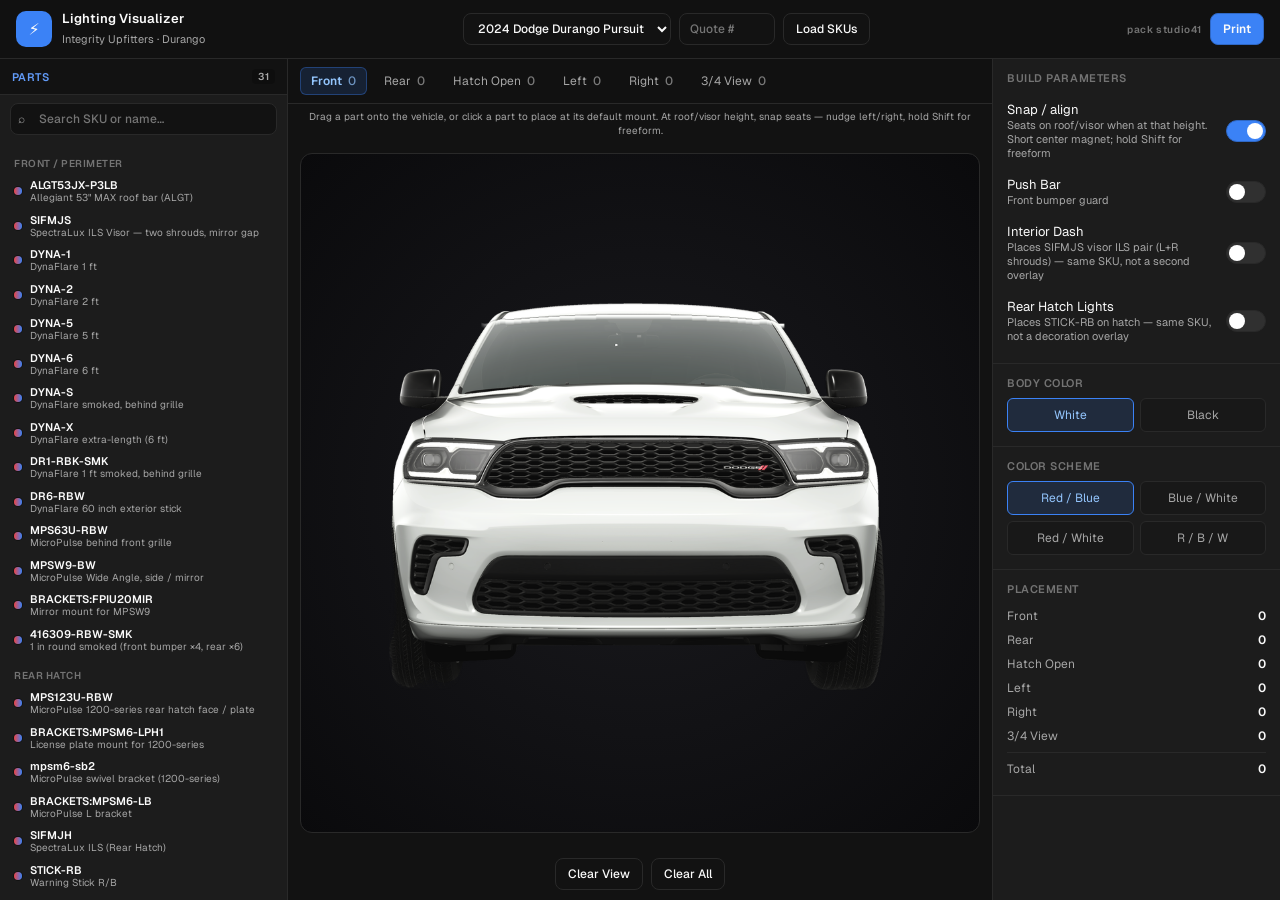
==== commit 1fb9fc04: "studio41: seat the PIU 3/4 Allegiant on the Durango roof header The hero bar is the front-3/4 cut fr" ====
--- a/visualizer/index.html
+++ b/visualizer/index.html
@@ -149,7 +149,7 @@
     <button class="btn" id="loadBtn" type="button" title="Import a JSON/text SKU list and place via click rules">Load SKUs</button>
   </div>
   <div class="header-right">
-    <span class="pack-stamp" id="packStamp" title="Hard-refresh cache key — if this is not studio40 you are on a stale pack">pack studio40</span>
+    <span class="pack-stamp" id="packStamp" title="Hard-refresh cache key — if this is not studio41 you are on a stale pack">pack studio41</span>
     <button class="btn btn-primary" id="pdfBtn" type="button">Print</button>
   </div>
 </header>
@@ -165,7 +165,7 @@
     <div class="stage-area" id="stageArea">
       <div class="stage" id="stage">
         <div class="plate-stack" id="plateStack">
-          <img class="vehicle" id="vehicleImg" src="durango_front.png?v=studio40" alt="Vehicle" draggable="false"/>
+          <img class="vehicle" id="vehicleImg" src="durango_front.png?v=studio41" alt="Vehicle" draggable="false"/>
           <img class="vehicle-patch" id="vehiclePatch" alt="" draggable="false"/>
           <div class="snap-guides" id="snapGuides" aria-hidden="true"></div>
         </div>
@@ -219,8 +219,8 @@
 (function(){
 /* Multi-canvas visualizer. Catalog is shared FedSig SKUs (no invented lights).
    Durango mounts stay as previously signed; trucks have their own snaps. */
-var ASSET_V="studio40";
-var FX_V="s40";
+var ASSET_V="studio41";
+var FX_V="s41";
 /* Fallback thickness if a Dyna row has no faceIn. Real rows use faceIn. */
 var DYNA_H=2.2;
 var DURANGO_VIEWS=[
@@ -444,7 +444,7 @@
 };
 /* One click map per vehicle. Durango map. Trucks use veh().clicks. */
 var CLICK={
-  "ALGT53JX-P3LB":{front:[[0.490,0.248,0]],left:[[0.654,0.3275,0]],right:[[0.346,0.3467,0]],hero:[[0.6519,0.2539,0]]},
+  "ALGT53JX-P3LB":{front:[[0.490,0.248,0]],left:[[0.654,0.3275,0]],right:[[0.346,0.3467,0]],hero:[[0.635,0.271,0]]},
   SIFMJS:{front:[[0.370,0.285,0,"L"],[0.610,0.285,0,"R"]]},
   "DYNA-1":{front:[[0.5,0.66,0]]},
   "DYNA-2":{front:[[0.5,0.66,0]]},
@@ -818,8 +818,8 @@
 function sideBarWidthPct(){
   return +sideInToPct(ALGT_HOUSING.lenIn).toFixed(3);
 }
-/* 3/4 run that stays on the flat roof behind the A-pillar. */
-var HERO_BAR_W=21;
+/* 53" across the hero roof. Flat header span is ~360px (~60"); 53" is ~318px. */
+var HERO_BAR_W=31.055;
 /* Real inches → plate %. Side/3/4 use the side-photo body length.
    Rear uses rearBody (858px = 76"). Front uses frontBody when the
    vehicle has one (Durango bumper span). Truck fronts stay 1% per inch,
@@ -948,11 +948,11 @@
   /* Side and 3/4 are the photo bar at full length, feet on the roof.
      y is the sole. Left roof under the 53" span bottoms at y=334 (32.617%).
      Right cabin roof under the mirrored span bottoms at y=355 (34.668%).
-     Hero span sits on the flat roof behind the A-pillar; the low end is y=260. */
+     Hero feet sit on the windshield header (front of the roof), not the rear skyline. */
   var fullW=sideBarWidthPct();
   if(view==="left") return {kind:"full", sit:"bottom", x:65.4, y:32.75, w:fullW, lenIn:ALGT_HOUSING.lenIn};
   if(view==="right") return {kind:"full", sit:"bottom", x:34.6, y:34.668, w:fullW, lenIn:ALGT_HOUSING.lenIn};
-  if(view==="hero") return {kind:"full", x:65.19, y:25.391, rot:0, w:HERO_BAR_W, sit:"bottom", apillarX:454, lenIn:ALGT_HOUSING.lenIn};
+  if(view==="hero") return {kind:"full", x:63.5, y:27.1, rot:0, w:HERO_BAR_W, sit:"bottom", apillarX:454, lenIn:ALGT_HOUSING.lenIn};
   return null;
 }
 function renderGhostBars(stage){
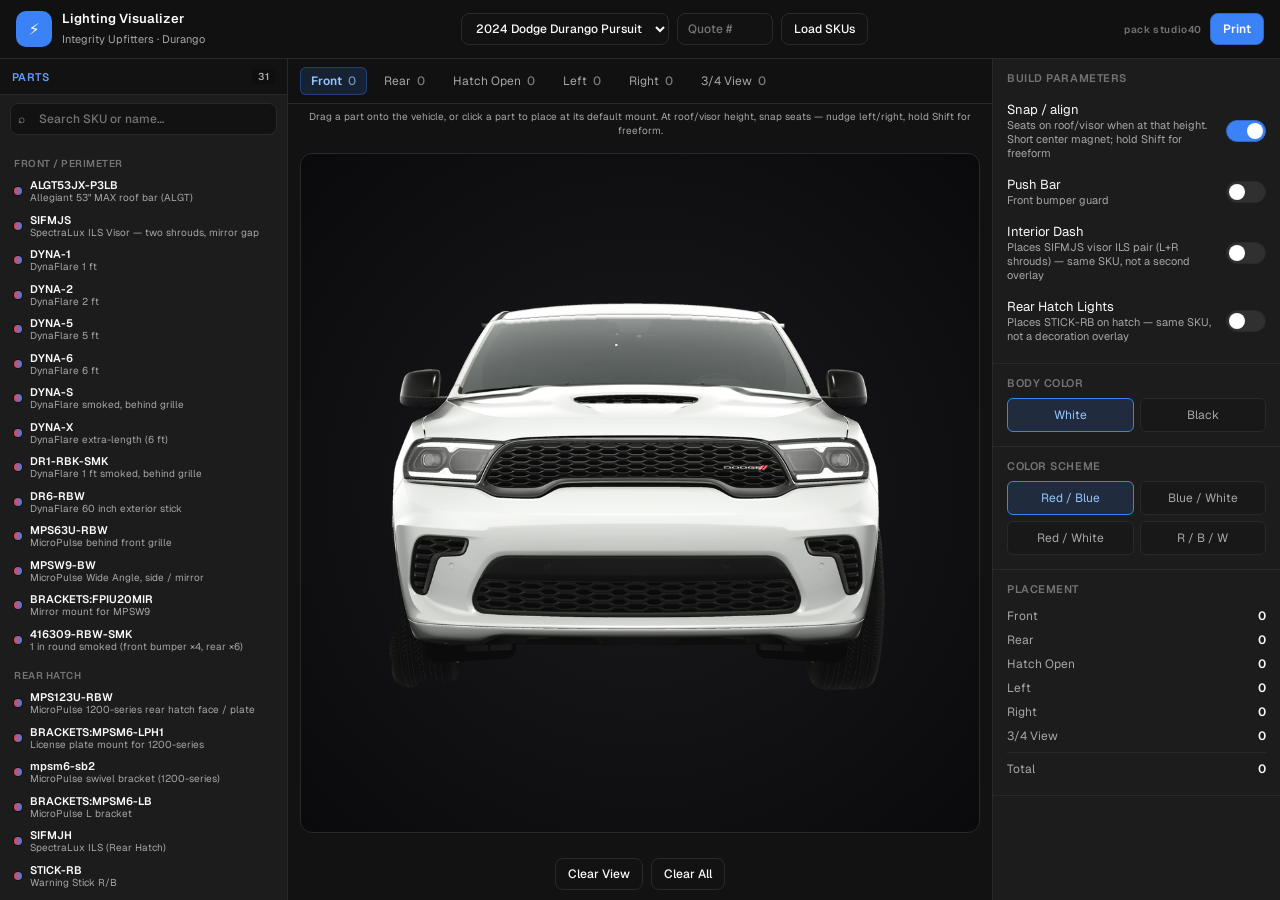
==== commit 53fd18c1: "Revert "studio41: seat the PIU 3/4 Allegiant on the Durango roof header" This reverts commit 1fb9fc0" ====
--- a/visualizer/index.html
+++ b/visualizer/index.html
@@ -149,7 +149,7 @@
     <button class="btn" id="loadBtn" type="button" title="Import a JSON/text SKU list and place via click rules">Load SKUs</button>
   </div>
   <div class="header-right">
-    <span class="pack-stamp" id="packStamp" title="Hard-refresh cache key — if this is not studio41 you are on a stale pack">pack studio41</span>
+    <span class="pack-stamp" id="packStamp" title="Hard-refresh cache key — if this is not studio40 you are on a stale pack">pack studio40</span>
     <button class="btn btn-primary" id="pdfBtn" type="button">Print</button>
   </div>
 </header>
@@ -165,7 +165,7 @@
     <div class="stage-area" id="stageArea">
       <div class="stage" id="stage">
         <div class="plate-stack" id="plateStack">
-          <img class="vehicle" id="vehicleImg" src="durango_front.png?v=studio41" alt="Vehicle" draggable="false"/>
+          <img class="vehicle" id="vehicleImg" src="durango_front.png?v=studio40" alt="Vehicle" draggable="false"/>
           <img class="vehicle-patch" id="vehiclePatch" alt="" draggable="false"/>
           <div class="snap-guides" id="snapGuides" aria-hidden="true"></div>
         </div>
@@ -219,8 +219,8 @@
 (function(){
 /* Multi-canvas visualizer. Catalog is shared FedSig SKUs (no invented lights).
    Durango mounts stay as previously signed; trucks have their own snaps. */
-var ASSET_V="studio41";
-var FX_V="s41";
+var ASSET_V="studio40";
+var FX_V="s40";
 /* Fallback thickness if a Dyna row has no faceIn. Real rows use faceIn. */
 var DYNA_H=2.2;
 var DURANGO_VIEWS=[
@@ -444,7 +444,7 @@
 };
 /* One click map per vehicle. Durango map. Trucks use veh().clicks. */
 var CLICK={
-  "ALGT53JX-P3LB":{front:[[0.490,0.248,0]],left:[[0.654,0.3275,0]],right:[[0.346,0.3467,0]],hero:[[0.635,0.271,0]]},
+  "ALGT53JX-P3LB":{front:[[0.490,0.248,0]],left:[[0.654,0.3275,0]],right:[[0.346,0.3467,0]],hero:[[0.6519,0.2539,0]]},
   SIFMJS:{front:[[0.370,0.285,0,"L"],[0.610,0.285,0,"R"]]},
   "DYNA-1":{front:[[0.5,0.66,0]]},
   "DYNA-2":{front:[[0.5,0.66,0]]},
@@ -818,8 +818,8 @@
 function sideBarWidthPct(){
   return +sideInToPct(ALGT_HOUSING.lenIn).toFixed(3);
 }
-/* 53" across the hero roof. Flat header span is ~360px (~60"); 53" is ~318px. */
-var HERO_BAR_W=31.055;
+/* 3/4 run that stays on the flat roof behind the A-pillar. */
+var HERO_BAR_W=21;
 /* Real inches → plate %. Side/3/4 use the side-photo body length.
    Rear uses rearBody (858px = 76"). Front uses frontBody when the
    vehicle has one (Durango bumper span). Truck fronts stay 1% per inch,
@@ -948,11 +948,11 @@
   /* Side and 3/4 are the photo bar at full length, feet on the roof.
      y is the sole. Left roof under the 53" span bottoms at y=334 (32.617%).
      Right cabin roof under the mirrored span bottoms at y=355 (34.668%).
-     Hero feet sit on the windshield header (front of the roof), not the rear skyline. */
+     Hero span sits on the flat roof behind the A-pillar; the low end is y=260. */
   var fullW=sideBarWidthPct();
   if(view==="left") return {kind:"full", sit:"bottom", x:65.4, y:32.75, w:fullW, lenIn:ALGT_HOUSING.lenIn};
   if(view==="right") return {kind:"full", sit:"bottom", x:34.6, y:34.668, w:fullW, lenIn:ALGT_HOUSING.lenIn};
-  if(view==="hero") return {kind:"full", x:63.5, y:27.1, rot:0, w:HERO_BAR_W, sit:"bottom", apillarX:454, lenIn:ALGT_HOUSING.lenIn};
+  if(view==="hero") return {kind:"full", x:65.19, y:25.391, rot:0, w:HERO_BAR_W, sit:"bottom", apillarX:454, lenIn:ALGT_HOUSING.lenIn};
   return null;
 }
 function renderGhostBars(stage){
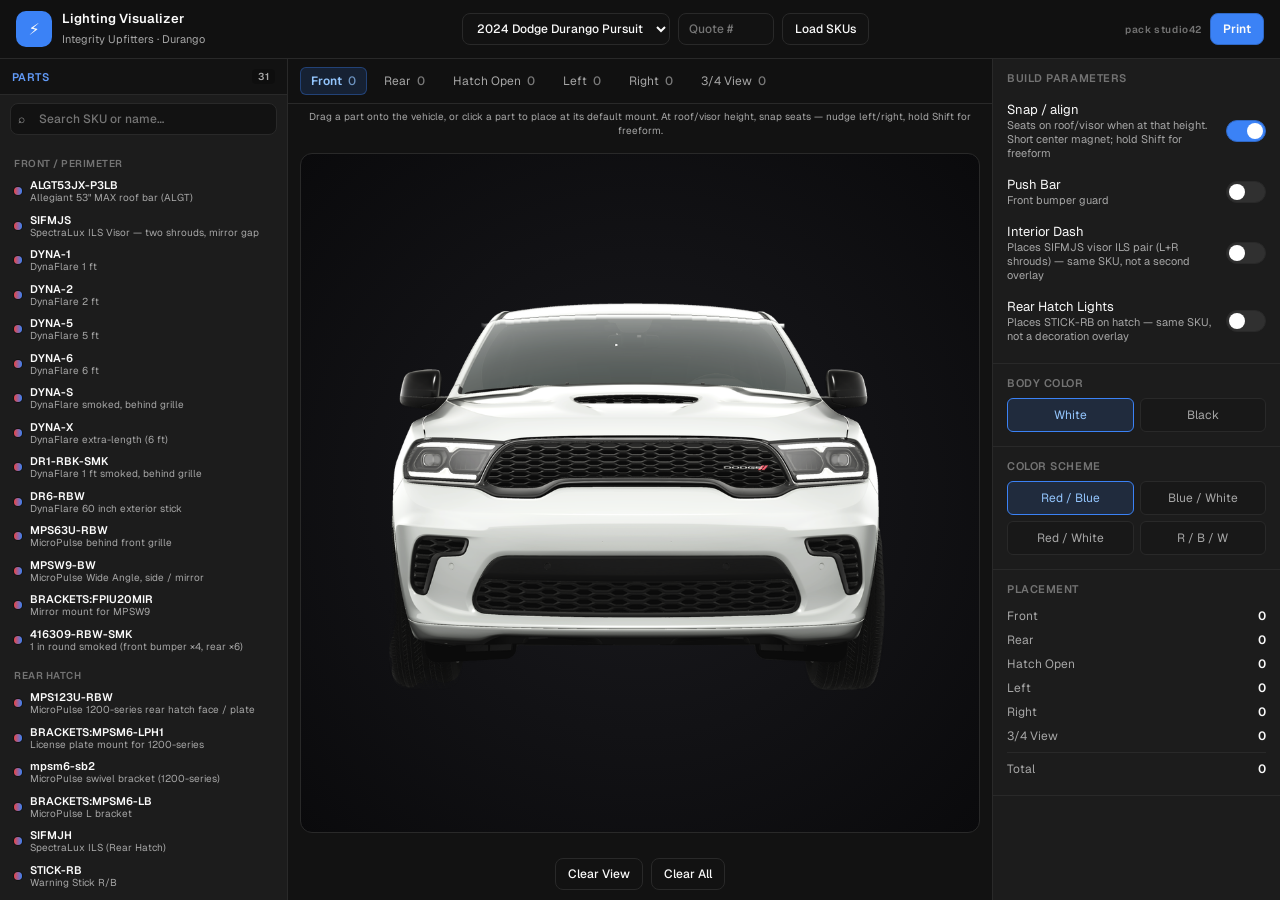
==== commit cc5e61e3: "fix: studio42 seat Allegiant ends and one solid 3/4 bar Side views were drawing the full 53in run. T" ====
--- a/visualizer/index.html
+++ b/visualizer/index.html
@@ -149,7 +149,7 @@
     <button class="btn" id="loadBtn" type="button" title="Import a JSON/text SKU list and place via click rules">Load SKUs</button>
   </div>
   <div class="header-right">
-    <span class="pack-stamp" id="packStamp" title="Hard-refresh cache key — if this is not studio40 you are on a stale pack">pack studio40</span>
+    <span class="pack-stamp" id="packStamp" title="Hard-refresh cache key — if this is not studio42 you are on a stale pack">pack studio42</span>
     <button class="btn btn-primary" id="pdfBtn" type="button">Print</button>
   </div>
 </header>
@@ -165,7 +165,7 @@
     <div class="stage-area" id="stageArea">
       <div class="stage" id="stage">
         <div class="plate-stack" id="plateStack">
-          <img class="vehicle" id="vehicleImg" src="durango_front.png?v=studio40" alt="Vehicle" draggable="false"/>
+          <img class="vehicle" id="vehicleImg" src="durango_front.png?v=studio42" alt="Vehicle" draggable="false"/>
           <img class="vehicle-patch" id="vehiclePatch" alt="" draggable="false"/>
           <div class="snap-guides" id="snapGuides" aria-hidden="true"></div>
         </div>
@@ -219,8 +219,8 @@
 (function(){
 /* Multi-canvas visualizer. Catalog is shared FedSig SKUs (no invented lights).
    Durango mounts stay as previously signed; trucks have their own snaps. */
-var ASSET_V="studio40";
-var FX_V="s40";
+var ASSET_V="studio42";
+var FX_V="s42";
 /* Fallback thickness if a Dyna row has no faceIn. Real rows use faceIn. */
 var DYNA_H=2.2;
 var DURANGO_VIEWS=[
@@ -444,7 +444,7 @@
 };
 /* One click map per vehicle. Durango map. Trucks use veh().clicks. */
 var CLICK={
-  "ALGT53JX-P3LB":{front:[[0.490,0.248,0]],left:[[0.654,0.3275,0]],right:[[0.346,0.3467,0]],hero:[[0.6519,0.2539,0]]},
+  "ALGT53JX-P3LB":{front:[[0.490,0.248,0]],left:[[0.5176,0.3291,0]],right:[[0.5176,0.3496,0]],hero:[[0.6621,0.2568,0]]},
   SIFMJS:{front:[[0.370,0.285,0,"L"],[0.610,0.285,0,"R"]]},
   "DYNA-1":{front:[[0.5,0.66,0]]},
   "DYNA-2":{front:[[0.5,0.66,0]]},
@@ -687,14 +687,14 @@
 }
 function catalogWidth(part,p){
   /* Front 53" bar uses per-vehicle frontRoofBarW — sit-Y drip-rail span.
-     Left/Right draw the 53" run on the side-length scale. 3/4 is the
-     foreshortened run that still fits the flat roof behind the A-pillar. */
+     Left/Right show the end only (housing depth, not the 53" run).
+     3/4 is the foreshortened ~53" run behind the A-pillar. */
   if(part && isRoofBar(part.sku)){
     if(view==="front"){
       var fw=veh().frontRoofBarW;
       return fw!=null?fw:30;
     }
-    if(view==="left" || view==="right") return sideBarWidthPct();
+    if(view==="left" || view==="right") return sideEndWidthPct();
     if(view==="hero") return HERO_BAR_W;
   }
   if(part && part.lenIn) return bodyInToPct(part.lenIn);
@@ -814,12 +814,17 @@
 function sideInToPct(inches){
   return inches * SIDE_BODY_PX / SIDE_BODY_IN / SIDE_PLATE_PX * 100;
 }
-/* 53" Allegiant along the Durango side plate (966px = 198.8"). */
+/* 53" Allegiant along the Durango side plate (966px = 198.8").
+   Side views do not draw this run — they draw the end (depth). */
 function sideBarWidthPct(){
   return +sideInToPct(ALGT_HOUSING.lenIn).toFixed(3);
 }
-/* 3/4 run that stays on the flat roof behind the A-pillar. */
-var HERO_BAR_W=21;
+/* End-on width: housing depth, not the 53" length. */
+function sideEndWidthPct(){
+  return +sideInToPct(ALGT_HOUSING.depthIn).toFixed(3);
+}
+/* 53" across the hero roof. Flat header span is ~360px (~60"); 53" is ~318px. */
+var HERO_BAR_W=31.055;
 /* Real inches → plate %. Side/3/4 use the side-photo body length.
    Rear uses rearBody (858px = 76"). Front uses frontBody when the
    vehicle has one (Durango bumper span). Truck fronts stay 1% per inch,
@@ -945,14 +950,16 @@
      and lum>160: left roof under the end-cap span bottoms at y=340 (33.203%),
      right at y=358 (34.961%). Hero bar sits just behind the A-pillar (x=454)
      with the bottom edge on the roof chord (left end lower). */
-  /* Side and 3/4 are the photo bar at full length, feet on the roof.
-     y is the sole. Left roof under the 53" span bottoms at y=334 (32.617%).
-     Right cabin roof under the mirrored span bottoms at y=355 (34.668%).
-     Hero span sits on the flat roof behind the A-pillar; the low end is y=260. */
-  var fullW=sideBarWidthPct();
-  if(view==="left") return {kind:"full", sit:"bottom", x:65.4, y:32.75, w:fullW, lenIn:ALGT_HOUSING.lenIn};
-  if(view==="right") return {kind:"full", sit:"bottom", x:34.6, y:34.668, w:fullW, lenIn:ALGT_HOUSING.lenIn};
-  if(view==="hero") return {kind:"full", x:65.19, y:25.391, rot:0, w:HERO_BAR_W, sit:"bottom", apillarX:454, lenIn:ALGT_HOUSING.lenIn};
+  /* Side ghosts are the END of the bar only (driver red, passenger blue),
+     feet on the roof at the front of the flat roof. Not the 53" run.
+     y is the sole. Left roof under that end bottoms at y=337 (32.910%).
+     Right roof under that end bottoms at y=358 (34.961%).
+     Hero is the full ~53" photo bar, bottom on the crowned roof (y=263),
+     behind the A-pillar. */
+  var endW=sideEndWidthPct();
+  if(view==="left") return {kind:"end", sit:"bottom", end:"L", x:51.758, y:32.910, w:endW, lenIn:ALGT_HOUSING.depthIn};
+  if(view==="right") return {kind:"end", sit:"bottom", end:"R", x:51.758, y:34.961, w:endW, lenIn:ALGT_HOUSING.depthIn};
+  if(view==="hero") return {kind:"full", x:66.211, y:25.684, rot:0, w:HERO_BAR_W, sit:"bottom", apillarX:454, lenIn:ALGT_HOUSING.lenIn};
   return null;
 }
 function renderGhostBars(stage){
@@ -972,7 +979,7 @@
     if(!fx) return;
     var el=document.createElement("div");
     var endSide=spec.end==="R"?"r":"l";
-    el.className="ghost-bar"+(spec.kind==="endcap"?" endcap end-"+endSide:" full");
+    el.className="ghost-bar"+(spec.kind==="endcap"?" endcap end-"+endSide:(spec.kind==="end"?" end":" full"));
     el.setAttribute("aria-hidden","true");
     el.style.left=spec.x+"%";
     el.style.top=spec.y+"%";
@@ -981,7 +988,7 @@
     var ty=spec.sit==="bottom"?"-100%":"-50%";
     if(spec.sit==="bottom") el.style.transformOrigin="50% 100%";
     el.style.transform="translate(-50%,"+ty+")"+(spec.flip?" scaleX(-1)":"")+(spec.rot?" rotate("+spec.rot+"deg)":"");
-    if(spec.kind==="full"){
+    if(spec.kind==="full" || spec.kind==="end"){
       /* spec.w is a plate % already scaled (Durango rear). Otherwise the
          front-plate width. Height stays auto so it follows the sprite
          aspect and does not squash when the width changes. */
@@ -1623,7 +1630,7 @@
   ASSET_V:ASSET_V, FX_V:FX_V,
   CATALOG:CATALOG, HOME_VIEW:HOME_VIEW, CLICK:CLICK, DEFAULTS:DEFAULTS,
   VEHICLES:VEHICLES, clickPlace:clickPlace, catalogSku:catalogSku,
-  isRoofBar:isRoofBar, isMirrorSku:isMirrorSku, isInherentMulti:isInherentMulti, isDyna:isDyna, isVisorIls:isVisorIls, visorSide:visorSide, fxFor:fxFor, schemeName:schemeName, ghostSpecForView:ghostSpecForView, rearFullWidthPct:rearFullWidthPct, roofContact:roofContact, placedBarContact:placedBarContact, snapTo:snapTo, sideBarWidthPct:sideBarWidthPct,
+  isRoofBar:isRoofBar, isMirrorSku:isMirrorSku, isInherentMulti:isInherentMulti, isDyna:isDyna, isVisorIls:isVisorIls, visorSide:visorSide, fxFor:fxFor, schemeName:schemeName, ghostSpecForView:ghostSpecForView, rearFullWidthPct:rearFullWidthPct, roofContact:roofContact, placedBarContact:placedBarContact, snapTo:snapTo, sideBarWidthPct:sideBarWidthPct, sideEndWidthPct:sideEndWidthPct,
   mounts:function(){ return veh().mounts||MOUNT_SNAPS; },
   syncSelDock:syncSelDock, hideSelDock:hideSelDock, clearSelection:clearSelection,
   getSel:function(){ return sel; },
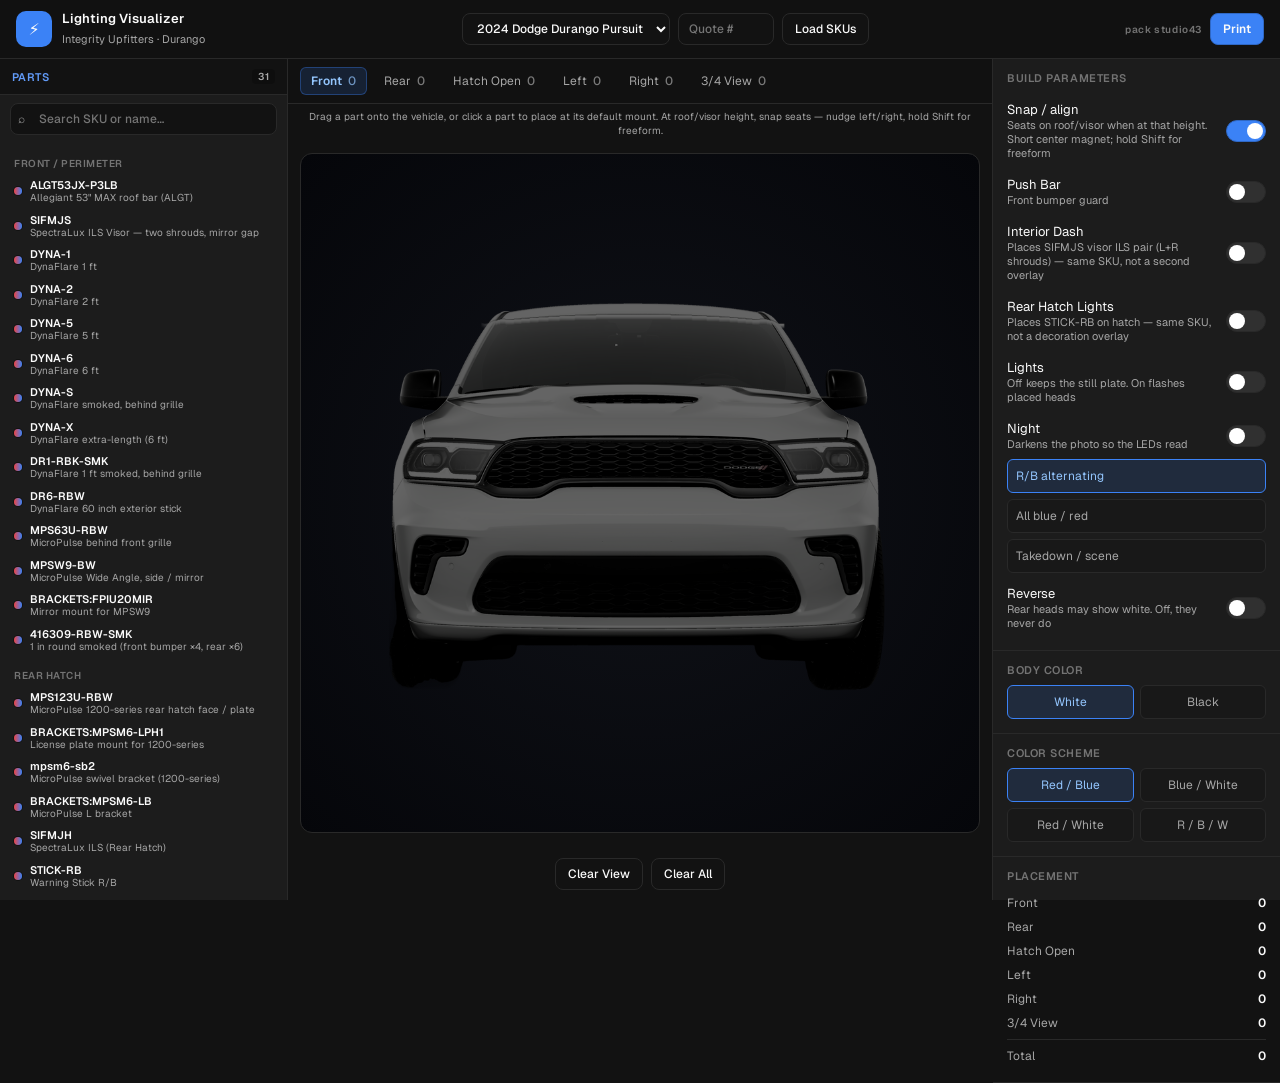
==== commit 98e3dd54: "feat: studio43 live flash, spill, and roof-bar contact Lights and Night default off so the still pla" ====
--- a/visualizer/index.html
+++ b/visualizer/index.html
@@ -80,6 +80,23 @@
 .ghost-bar.endcap svg{display:block;width:100%;height:100%;overflow:visible}
 .light{position:absolute;cursor:move;transform-origin:center center;z-index:10;touch-action:none;user-select:none}
 .light img{display:block;width:100%;height:auto;pointer-events:none;filter:drop-shadow(0 1px 2px rgba(0,0,0,.5))}
+/* Roof-bar contact. Absolute, so it does not move the sprite box. */
+.contact-shadow{position:absolute;left:50%;bottom:0;width:118%;height:26px;transform:translate(-50%,58%);background:radial-gradient(ellipse at center, rgba(0,0,0,.58) 0%, rgba(0,0,0,.28) 42%, rgba(0,0,0,0) 72%);pointer-events:none}
+.phase-shade,.phase-wash{position:absolute;inset:0;pointer-events:none;display:none}
+.stage.live .phase-shade{display:block;z-index:2;mix-blend-mode:multiply;filter:blur(5px)}
+.stage.live .phase-wash{display:block;z-index:3;mix-blend-mode:screen;-webkit-mask-image:linear-gradient(180deg, transparent 10%, #000 34%, #000 66%, transparent 90%);mask-image:linear-gradient(180deg, transparent 10%, #000 34%, #000 66%, transparent 90%)}
+.stage.live .light img.is-dim,.stage.live .ghost-bar img.is-dim{filter:brightness(.4) saturate(.4)}
+.stage.live .light img.is-hot,.stage.live .ghost-bar img.is-hot{filter:brightness(1.28) saturate(1.15)}
+.stage.live .light img.is-cast,.stage.live .ghost-bar img.is-cast{filter:brightness(.32) saturate(.14)}
+.fx-layer{position:absolute;left:0;top:0;width:100%;height:100%;pointer-events:none;display:none}
+.stage.live .fx-layer{display:block}
+.fx-layer.ground{z-index:3;mix-blend-mode:screen}
+.fx-layer.body{z-index:6;mix-blend-mode:screen}
+.fx-layer.bloom{z-index:18;mix-blend-mode:screen}
+.stage.night{background:radial-gradient(ellipse at center,#101218,#05060a)}
+.stage.night img.vehicle,.stage.night img.vehicle-patch{filter:brightness(.4) saturate(.22) contrast(1.08)}
+.pats{display:flex;flex-direction:column;gap:6px;padding:0 0 4px}
+.pats .scheme{text-align:left}
 /* ILS visor: one sprite file, two nodes. Clip to a single shroud per visor. */
 .light.ils-half{overflow:hidden}
 .light.ils-L img,.light.ils-R img{width:200%;max-width:none;height:auto}
@@ -149,7 +166,7 @@
     <button class="btn" id="loadBtn" type="button" title="Import a JSON/text SKU list and place via click rules">Load SKUs</button>
   </div>
   <div class="header-right">
-    <span class="pack-stamp" id="packStamp" title="Hard-refresh cache key — if this is not studio42 you are on a stale pack">pack studio42</span>
+    <span class="pack-stamp" id="packStamp" title="Hard-refresh cache key — if this is not studio43 you are on a stale pack">pack studio43</span>
     <button class="btn btn-primary" id="pdfBtn" type="button">Print</button>
   </div>
 </header>
@@ -165,7 +182,7 @@
     <div class="stage-area" id="stageArea">
       <div class="stage" id="stage">
         <div class="plate-stack" id="plateStack">
-          <img class="vehicle" id="vehicleImg" src="durango_front.png?v=studio42" alt="Vehicle" draggable="false"/>
+          <img class="vehicle" id="vehicleImg" src="durango_front.png?v=studio43" alt="Vehicle" draggable="false"/>
           <img class="vehicle-patch" id="vehiclePatch" alt="" draggable="false"/>
           <div class="snap-guides" id="snapGuides" aria-hidden="true"></div>
         </div>
@@ -191,6 +208,14 @@
         <div class="toggle"><div class="lbl">Push Bar<small>Front bumper guard</small></div><button type="button" class="sw" id="pushBarToggle" data-on="false" aria-label="Push Bar"></button></div>
         <div class="toggle"><div class="lbl">Interior Dash<small>Places SIFMJS visor ILS pair (L+R shrouds) — same SKU, not a second overlay</small></div><button type="button" class="sw" id="dashToggle" data-on="false" aria-label="Interior Dash"></button></div>
         <div class="toggle"><div class="lbl">Rear Hatch Lights<small>Places STICK-RB on hatch — same SKU, not a decoration overlay</small></div><button type="button" class="sw" id="hatchToggle" data-on="false" aria-label="Rear Hatch Lights"></button></div>
+        <div class="toggle"><div class="lbl">Lights<small>Off keeps the still plate. On flashes placed heads</small></div><button type="button" class="sw" id="lightsToggle" data-on="false" aria-label="Lights"></button></div>
+        <div class="toggle"><div class="lbl">Night<small>Darkens the photo so the LEDs read</small></div><button type="button" class="sw" id="nightToggle" data-on="false" aria-label="Night"></button></div>
+        <div class="pats" id="flashPattern" role="group" aria-label="Flash pattern">
+          <button class="scheme active" data-pat="alt" type="button">R/B alternating</button>
+          <button class="scheme" data-pat="sync" type="button">All blue / red</button>
+          <button class="scheme" data-pat="takedown" type="button">Takedown / scene</button>
+        </div>
+        <div class="toggle"><div class="lbl">Reverse<small>Rear heads may show white. Off, they never do</small></div><button type="button" class="sw" id="reverseToggle" data-on="false" aria-label="Reverse"></button></div>
       </div>
     </div>
     <div class="section">
@@ -219,7 +244,7 @@
 (function(){
 /* Multi-canvas visualizer. Catalog is shared FedSig SKUs (no invented lights).
    Durango mounts stay as previously signed; trucks have their own snaps. */
-var ASSET_V="studio42";
+var ASSET_V="studio43";
 var FX_V="s42";
 /* Fallback thickness if a Dyna row has no faceIn. Real rows use faceIn. */
 var DYNA_H=2.2;
@@ -798,9 +823,12 @@
     },{passive:false});
     var img=el.querySelector("img");
     if(img) img.addEventListener("load",function(){ if(p.id===sel) syncSelDock(); });
+    if(part && isRoofBar(part.sku)) addContactShadow(el);
     plateEl().appendChild(el);
   });
   renderGhostBars(stage);
+  ensureFxLayers();
+  syncLiveChrome();
   saveState();
   requestAnimationFrame(syncSelDock);
 }
@@ -1004,6 +1032,7 @@
       el.style.backgroundImage="none";
       el.innerHTML=endcapMarkup(spec.end||"L");
     }
+    addContactShadow(el);
     host.appendChild(el);
   });
 }
@@ -1374,6 +1403,15 @@
     else if(s.id==="pushBarToggle"){ pushBar=!on; renderStage(); }
     else if(s.id==="dashToggle"){ setOwnedSku("SIFMJS", !on); }
     else if(s.id==="hatchToggle"){ setOwnedSku("STICK-RB", !on); }
+    else if(s.id==="lightsToggle"){ setLights(!on); }
+    else if(s.id==="nightToggle"){ setNight(!on); }
+    else if(s.id==="reverseToggle"){ setReverse(!on); }
+  };
+});
+document.getElementById("flashPattern").querySelectorAll("button").forEach(function(btn){
+  btn.onclick=function(){
+    if(!btn.dataset.pat) return;
+    setPattern(btn.dataset.pat);
   };
 });
 document.getElementById("bodyColor").querySelectorAll("button").forEach(function(btn){
@@ -1626,6 +1664,400 @@
     parent:el.parentElement&&el.parentElement.id
   };
 }
+/* studio43 live emission. Lights off + Night off leaves sprites, plates, and
+   filters as studio42. Contact shadow is the only extra mark under roof bars. */
+var lightsOn=false, nightOn=false, reverseOn=false, pattern="alt";
+var liveRAF=0, liveT0=0, liveHold=null, lastHeads=[];
+var PULSE_ON=0.07, PULSE_OFF=0.05, PULSE_N=3;
+var LIVE_BURST=PULSE_N*(PULSE_ON+PULSE_OFF);
+var LIVE_SLOT=0.75;
+var LIVE_RGB={
+  red:[255,40,32],
+  blue:[52,112,255],
+  white:[255,250,242],
+  amber:[255,148,24]
+};
+function addContactShadow(el){
+  if(!el || el.querySelector(".contact-shadow")) return;
+  var s=document.createElement("div");
+  s.className="contact-shadow";
+  s.setAttribute("aria-hidden","true");
+  el.insertBefore(s, el.firstChild);
+}
+function setSwEl(id, on){
+  var s=document.getElementById(id);
+  if(!s) return;
+  s.dataset.on=String(!!on);
+  s.classList.toggle("on", !!on);
+}
+function setPattern(p){
+  if(p!=="alt" && p!=="sync" && p!=="takedown") return;
+  pattern=p;
+  document.querySelectorAll("#flashPattern button").forEach(function(b){
+    b.classList.toggle("active", b.dataset.pat===p);
+  });
+  if(lightsOn) paintLive(liveHold!=null?liveHold*1000:(performance.now()-liveT0));
+}
+function setLights(on){
+  lightsOn=!!on;
+  setSwEl("lightsToggle", lightsOn);
+  if(lightsOn){
+    if(liveHold==null) liveT0=performance.now();
+    syncLiveChrome();
+    paintLive(liveHold!=null?liveHold*1000:0);
+    startLive();
+  } else {
+    stopLive();
+    syncLiveChrome();
+  }
+}
+function setNight(on){
+  nightOn=!!on;
+  setSwEl("nightToggle", nightOn);
+  syncLiveChrome();
+  if(lightsOn) paintLive(liveHold!=null?liveHold*1000:(performance.now()-liveT0));
+}
+function setReverse(on){
+  reverseOn=!!on;
+  setSwEl("reverseToggle", reverseOn);
+  if(lightsOn) paintLive(liveHold!=null?liveHold*1000:(performance.now()-liveT0));
+}
+function ensureFxLayers(){
+  var stack=document.getElementById("plateStack");
+  if(!stack || document.getElementById("fxGround")) return;
+  ["fxGround","fxBody","fxBloom"].forEach(function(id, i){
+    var c=document.createElement("canvas");
+    c.id=id;
+    c.className="fx-layer "+["ground","body","bloom"][i];
+    c.setAttribute("aria-hidden","true");
+    stack.appendChild(c);
+  });
+}
+function syncLiveChrome(){
+  var stageEl=document.getElementById("stage");
+  if(stageEl){
+    stageEl.classList.toggle("live", lightsOn);
+    stageEl.classList.toggle("night", nightOn);
+  }
+  ensureFxLayers();
+  if(!lightsOn){
+    document.querySelectorAll("#stage .phase-shade,#stage .phase-wash").forEach(function(n){ n.remove(); });
+    document.querySelectorAll("#stage img.is-dim,#stage img.is-hot,#stage img.is-cast").forEach(function(img){
+      img.classList.remove("is-dim","is-hot","is-cast");
+    });
+    clearFx();
+  }
+}
+function clearFx(){
+  ["fxGround","fxBody","fxBloom"].forEach(function(id){
+    var c=document.getElementById(id);
+    if(!c) return;
+    var ctx=c.getContext("2d");
+    if(ctx) ctx.clearRect(0,0,c.width,c.height);
+  });
+}
+function isEmitterSku(sku){
+  if(!sku) return false;
+  if(/BRACKET|ES100|ESBL|RBKIT|RBC2|CNSM-RBK/.test(sku)) return false;
+  return true;
+}
+function livePhase(ms){
+  var t=ms/1000;
+  if(t<0) t=0;
+  var lt=t%(LIVE_SLOT*2);
+  var which=lt<LIVE_SLOT?0:1;
+  var local=lt%LIVE_SLOT;
+  var pulse=0;
+  if(local<LIVE_BURST){
+    var m=local%(PULSE_ON+PULSE_OFF);
+    pulse=m<PULSE_ON?1:0;
+  }
+  var rearCycle=LIVE_BURST+0.84;
+  var rlocal=t%rearCycle;
+  var rear=0;
+  if(rlocal<LIVE_BURST){
+    var rm=rlocal%(PULSE_ON+PULSE_OFF);
+    rear=rm<PULSE_ON?1:0;
+  }
+  return {which:which, pulse:pulse, rear:rear};
+}
+function schemePair(){
+  if(scheme==="rw") return {driver:"red", passenger:"white", sync:["red","white"], swap:true};
+  if(scheme==="bw") return {driver:"blue", passenger:"white", sync:["blue","white"], swap:true};
+  return {driver:"red", passenger:"blue", sync:["blue","red"], swap:false};
+}
+function facingOf(cx){
+  if(view==="rear" || view==="rear_open") return "rear";
+  if(view==="front") return "front";
+  if(view==="left"){
+    if(cx>0.70) return "rear";
+    if(cx<0.26) return "front";
+    return "side";
+  }
+  if(view==="right"){
+    if(cx<0.30) return "rear";
+    if(cx>0.74) return "front";
+    return "side";
+  }
+  if(view==="hero"){
+    if(cx>0.80) return "rear";
+    if(cx<0.34) return "front";
+    return "side";
+  }
+  return "side";
+}
+function sideOf(cx){
+  if(view==="left") return "driver";
+  if(view==="right") return "passenger";
+  if(view==="hero") return cx<0.42?"passenger":"driver";
+  return cx<0.5?"driver":"passenger";
+}
+function halfSide(which){
+  if(view==="hero") return which==="L"?"passenger":"driver";
+  return which==="L"?"driver":"passenger";
+}
+function nativeColor(side){
+  var pair=schemePair();
+  return side==="passenger"?pair.passenger:pair.driver;
+}
+function relBox(el, ir){
+  var er=el.getBoundingClientRect();
+  if(!ir.width || !ir.height) return null;
+  return {
+    x:(er.left-ir.left)/ir.width,
+    y:(er.top-ir.top)/ir.height,
+    w:er.width/ir.width,
+    h:er.height/ir.height,
+    cx:(er.left+er.width/2-ir.left)/ir.width,
+    cy:(er.top+er.height/2-ir.top)/ir.height
+  };
+}
+function shouldSplit(sku, box){
+  if(view==="left" || view==="right") return false;
+  if(isRoofBar(sku) && (view==="front" || view==="rear" || view==="rear_open" || view==="hero")) return true;
+  if(box.w>0.20 && Math.abs(box.cx-0.5)<0.16 && (view==="front" || view==="rear" || view==="rear_open" || view==="hero")) return true;
+  return false;
+}
+function headsFor(el, sku, ir){
+  var box=relBox(el, ir);
+  if(!box) return [];
+  var split=shouldSplit(sku, box);
+  if(!split){
+    var side=sideOf(box.cx);
+    return [{el:el, sku:sku, box:box, cx:box.cx, cy:box.cy, side:side, facing:facingOf(box.cx), x0:0, x1:1, native:nativeColor(side), wide:false}];
+  }
+  var out=[];
+  [["L",0,0.5,0.28],["R",0.5,1,0.72]].forEach(function(spec){
+    var side=halfSide(spec[0]);
+    var cx=box.x+box.w*spec[3];
+    out.push({el:el, sku:sku, box:box, cx:cx, cy:box.cy, side:side, facing:facingOf(cx), x0:spec[1], x1:spec[2], native:nativeColor(side), wide:true});
+  });
+  return out;
+}
+function headEmission(head, ph){
+  if(reverseOn && head.facing==="rear") return {color:"white", level:1};
+  if(pattern==="takedown"){
+    if(head.facing==="rear") return {color:"amber", level:ph.rear};
+    return {color:"white", level:1};
+  }
+  var pair=schemePair();
+  var col;
+  if(pattern==="sync") col=pair.sync[ph.which];
+  else if(pair.swap){
+    var seq=head.side==="passenger"?[pair.passenger, pair.driver]:[pair.driver, pair.passenger];
+    col=seq[ph.which];
+  } else {
+    var owner=ph.which===0?"driver":"passenger";
+    if(head.side!==owner) return {color:null, level:0};
+    col=head.side==="driver"?pair.driver:pair.passenger;
+  }
+  if(col==="white" && head.facing==="rear" && !reverseOn) return {color:null, level:0};
+  return {color:col, level:ph.pulse?1:0};
+}
+function collectHeads(ir){
+  var heads=[];
+  document.querySelectorAll("#stage .light").forEach(function(el){
+    var id=el.dataset.id;
+    var p=(nodes[view]||[]).find(function(n){ return String(n.id)===String(id); });
+    if(!p || !isEmitterSku(p.sku)) return;
+    headsFor(el, p.sku, ir).forEach(function(h){ heads.push(h); });
+  });
+  document.querySelectorAll("#stage .ghost-bar").forEach(function(el){
+    headsFor(el, "ALGT53JX-P3LB", ir).forEach(function(h){ heads.push(h); });
+  });
+  return heads;
+}
+function childLayer(el, cls){
+  var n=el.querySelector(":scope > ."+cls);
+  if(!n){
+    n=document.createElement("div");
+    n.className=cls;
+    el.appendChild(n);
+  }
+  return n;
+}
+function bandBackground(segs, colorOf){
+  if(segs.length<2) return colorOf(segs[0]);
+  var join=segs[0].x1, fade=0.28;
+  var a=Math.max(0, join-fade), b=Math.min(1, join+fade);
+  var left=colorOf(segs[0]), right=colorOf(segs[1]);
+  return "linear-gradient(90deg,"+left+" 0%,"+left+" "+(a*100).toFixed(1)+"%,"+right+" "+(b*100).toFixed(1)+"%,"+right+" 100%)";
+}
+function paintSprite(el, segs){
+  var img=el.querySelector("img");
+  var shade=childLayer(el, "phase-shade");
+  var wash=childLayer(el, "phase-wash");
+  var any=false, cast=false, split=segs.length>1, i;
+  for(i=0;i<segs.length;i++){
+    if(segs[i].level>0.45){
+      any=true;
+      if(segs[i].color && segs[i].color!==segs[i].native) cast=true;
+    }
+  }
+  /* Split bars keep the printed lens on the lit half. A flat color wash
+     read as a sticker, so the halo lives on the canvas instead. Pods are
+     recast: the printed second color drops back and the bloom owns the hue. */
+  if(img){
+    img.classList.toggle("is-dim", !any);
+    img.classList.toggle("is-hot", false);
+    img.classList.toggle("is-cast", any && (!split || cast));
+  }
+  shade.style.background=split?bandBackground(segs, function(s){
+    return s.level>0.45?"rgba(0,0,0,0)":"rgba(0,0,0,.9)";
+  }):"transparent";
+  wash.style.background="transparent";
+}
+function sizeFx(c, w, h, dpr){
+  var pw=Math.max(1, Math.round(w*dpr));
+  var ph=Math.max(1, Math.round(h*dpr));
+  if(c.width!==pw || c.height!==ph){
+    c.width=pw; c.height=ph;
+  }
+  var ctx=c.getContext("2d");
+  ctx.setTransform(dpr,0,0,dpr,0,0);
+  ctx.clearRect(0,0,w,h);
+  return ctx;
+}
+function paintBlob(ctx, x, y, rx, ry, rgb, a){
+  if(a<=0.004 || rx<1 || ry<1) return;
+  ctx.save();
+  ctx.translate(x, y);
+  ctx.scale(rx, ry);
+  var g=ctx.createRadialGradient(0,0,0,0,0,1);
+  g.addColorStop(0, "rgba("+rgb[0]+","+rgb[1]+","+rgb[2]+","+a+")");
+  g.addColorStop(0.28, "rgba("+rgb[0]+","+rgb[1]+","+rgb[2]+","+(a*0.55)+")");
+  g.addColorStop(0.62, "rgba("+rgb[0]+","+rgb[1]+","+rgb[2]+","+(a*0.16)+")");
+  g.addColorStop(1, "rgba("+rgb[0]+","+rgb[1]+","+rgb[2]+",0)");
+  ctx.fillStyle=g;
+  ctx.beginPath();
+  ctx.arc(0,0,1,0,Math.PI*2);
+  ctx.fill();
+  ctx.restore();
+}
+function groundSpec(){
+  var table={
+    front:{y0:0.72,y1:0.97,cy:0.80,ry:0.09,rx:0.24,driver:0.32,passenger:0.68},
+    rear:{y0:0.835,y1:1,cy:0.925,ry:0.05,rx:0.19,driver:0.32,passenger:0.68},
+    rear_open:{y0:0.70,y1:0.98,cy:0.86,ry:0.065,rx:0.20,driver:0.32,passenger:0.68},
+    left:{y0:0.60,y1:0.78,cy:0.655,ry:0.048,rx:0.36,driver:0.50,passenger:0.50},
+    right:{y0:0.618,y1:0.82,cy:0.708,ry:0.05,rx:0.38,driver:0.50,passenger:0.50},
+    hero:{y0:0.655,y1:0.90,cy:0.755,ry:0.062,rx:0.22,driver:0.60,passenger:0.28}
+  };
+  return table[view]||table.front;
+}
+function paintLive(ms){
+  if(!lightsOn) return;
+  var img=document.getElementById("vehicleImg");
+  var ir=img && img.getBoundingClientRect();
+  if(!img || !ir || ir.width<8 || !img.complete) return;
+  var ph=livePhase(ms);
+  var heads=collectHeads(ir);
+  var byEl=[];
+  heads.forEach(function(h){
+    var em=headEmission(h, ph);
+    h.color=em.color;
+    h.level=em.level;
+    var row=byEl.find(function(r){ return r.el===h.el; });
+    if(!row){ row={el:h.el, segs:[]}; byEl.push(row); }
+    row.segs.push(h);
+  });
+  byEl.forEach(function(row){
+    row.segs.sort(function(a,b){ return a.x0-b.x0; });
+    paintSprite(row.el, row.segs);
+  });
+  lastHeads=heads.map(function(h){
+    return {sku:h.sku, side:h.side, facing:h.facing, color:h.color, level:h.level, cx:+h.cx.toFixed(3), cy:+h.cy.toFixed(3)};
+  });
+  var dpr=Math.min(2, window.devicePixelRatio||1);
+  var W=ir.width, H=ir.height;
+    var gctx=sizeFx(document.getElementById("fxGround"), W, H, dpr);
+  var bctx=sizeFx(document.getElementById("fxBody"), W, H, dpr);
+  var lctx=sizeFx(document.getElementById("fxBloom"), W, H, dpr);
+  gctx.globalCompositeOperation="lighter";
+  bctx.globalCompositeOperation="lighter";
+  lctx.globalCompositeOperation="lighter";
+  var pool={};
+  var gs=groundSpec();
+  heads.forEach(function(h){
+    if(!h.color || h.level<0.05) return;
+    var rgb=LIVE_RGB[h.color];
+    if(!rgb) return;
+    var white=h.color==="white"?0.62:1;
+    var x=h.cx*W, y=h.cy*H;
+    var rx=h.wide ? h.box.w*W*0.34 : Math.max(16, h.box.w*W*1.15);
+    var ry=h.wide ? Math.max(18, h.box.h*H*3.2) : Math.max(16, h.box.h*H*3.1, rx*0.7);
+    var bloomA=(nightOn?1:0.82)*h.level*white;
+    paintBlob(lctx, x, y, rx*0.72, ry*0.72, rgb, bloomA);
+    paintBlob(lctx, x, y, rx*1.8, ry*1.9, rgb, bloomA*0.48);
+    paintBlob(lctx, x, y+ry*0.45, rx*2.3, ry*2.4, rgb, bloomA*0.22);
+    var bodyA=(nightOn?0.55:0.2)*h.level*white;
+    paintBlob(bctx, x, y+H*0.02, rx*2.2, ry*2.4, rgb, bodyA);
+    paintBlob(bctx, x, y+H*0.06, rx*3.1, ry*3.2, rgb, bodyA*0.65);
+    var key=h.side+"|"+h.color;
+    pool[key]=Math.max(pool[key]||0, h.level);
+  });
+  Object.keys(pool).forEach(function(key){
+    var parts=key.split("|");
+    var side=parts[0], color=parts[1], level=pool[key];
+    var rgb=LIVE_RGB[color];
+    if(!rgb) return;
+    var white=color==="white"?0.72:1;
+    var gx=(side==="passenger"?gs.passenger:gs.driver)*W;
+    var gy=gs.cy*H;
+    var a=(nightOn?0.78:0.5)*level*white;
+    paintBlob(gctx, gx, gy, gs.rx*W, gs.ry*H, rgb, a);
+    paintBlob(gctx, gx, gy+H*0.02, gs.rx*W*1.15, gs.ry*H*1.35, rgb, a*0.45);
+  });
+  gctx.globalCompositeOperation="destination-in";
+  gctx.fillStyle="rgba(0,0,0,1)";
+  gctx.fillRect(0, gs.y0*H, W, (gs.y1-gs.y0)*H);
+  if(img.naturalWidth){
+    gctx.globalCompositeOperation="destination-out";
+    gctx.drawImage(img, 0, 0, W, H);
+    bctx.globalCompositeOperation="destination-in";
+    bctx.drawImage(img, 0, 0, W, H);
+  }
+}
+function startLive(){
+  if(liveRAF || !lightsOn) return;
+  var loop=function(ts){
+    liveRAF=0;
+    if(!lightsOn) return;
+    if(document.hidden && liveHold==null) return;
+    paintLive(liveHold!=null?liveHold*1000:(ts-liveT0));
+    if(lightsOn && !(document.hidden && liveHold==null)) liveRAF=requestAnimationFrame(loop);
+  };
+  liveRAF=requestAnimationFrame(loop);
+}
+function stopLive(){
+  if(liveRAF) cancelAnimationFrame(liveRAF);
+  liveRAF=0;
+}
+document.addEventListener("visibilitychange", function(){
+  if(document.hidden){
+    if(liveHold==null) stopLive();
+  } else if(lightsOn) startLive();
+});
 window.__IU_TEST__={
   ASSET_V:ASSET_V, FX_V:FX_V,
   CATALOG:CATALOG, HOME_VIEW:HOME_VIEW, CLICK:CLICK, DEFAULTS:DEFAULTS,
@@ -1655,6 +2087,18 @@
   syncSkuToggles:syncSkuToggles,
   placementCount:totalPlacements,
   packStamp:function(){ var e=document.getElementById("packStamp"); return e?e.textContent.trim():""; },
+  lightsOn:function(){ return !!lightsOn; },
+  nightOn:function(){ return !!nightOn; },
+  reverseOn:function(){ return !!reverseOn; },
+  pattern:function(){ return pattern; },
+  setLights:function(on){ setLights(!!on); },
+  setNight:function(on){ setNight(!!on); },
+  setReverse:function(on){ setReverse(!!on); },
+  setPattern:function(p){ setPattern(p); },
+  holdLive:function(sec){ liveHold=sec; if(lightsOn) paintLive(sec*1000); },
+  releaseLive:function(){ liveHold=null; if(lightsOn){ liveT0=performance.now(); startLive(); } },
+  livePhaseAt:function(sec){ return livePhase(sec*1000); },
+  liveHeads:function(){ return lastHeads; },
   plateSrc:function(){ var e=document.getElementById("vehicleImg"); return e?e.getAttribute("src")||e.src:""; },
   platePatchOn:function(){ var e=document.getElementById("vehiclePatch"); return !!(e && e.classList.contains("on") && e.getAttribute("src")); },
   stageLightCount:function(){ return document.querySelectorAll("#stage .light").length; },
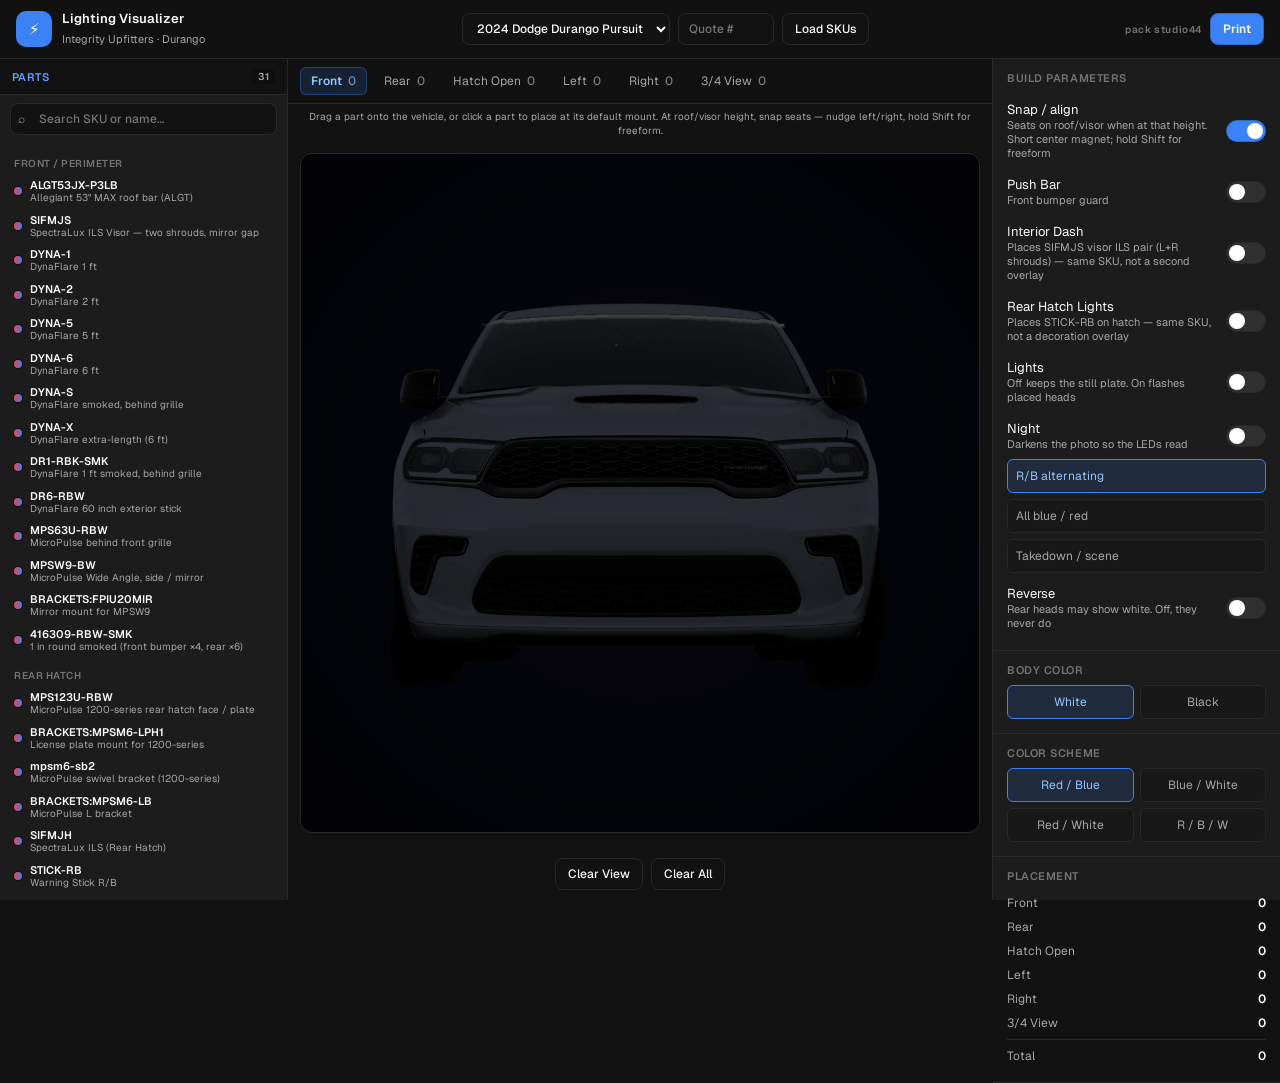
==== commit cd74c0f7: "fix: studio44 seat light pools on the tires and darken night Ground pools use the plate's tire-conta" ====
--- a/visualizer/index.html
+++ b/visualizer/index.html
@@ -89,12 +89,14 @@
 .stage.live .light img.is-hot,.stage.live .ghost-bar img.is-hot{filter:brightness(1.28) saturate(1.15)}
 .stage.live .light img.is-cast,.stage.live .ghost-bar img.is-cast{filter:brightness(.32) saturate(.14)}
 .fx-layer{position:absolute;left:0;top:0;width:100%;height:100%;pointer-events:none;display:none}
-.stage.live .fx-layer{display:block}
+.stage.live .fx-layer,.stage.night .fx-layer.contact{display:block}
+.fx-layer.contact{z-index:2;mix-blend-mode:multiply}
 .fx-layer.ground{z-index:3;mix-blend-mode:screen}
 .fx-layer.body{z-index:6;mix-blend-mode:screen}
 .fx-layer.bloom{z-index:18;mix-blend-mode:screen}
-.stage.night{background:radial-gradient(ellipse at center,#101218,#05060a)}
-.stage.night img.vehicle,.stage.night img.vehicle-patch{filter:brightness(.4) saturate(.22) contrast(1.08)}
+.stage.night{background:radial-gradient(ellipse at center,#070910,#020308)}
+.stage.night img.vehicle,.stage.night img.vehicle-patch{filter:brightness(.27) saturate(.5) contrast(1.04)}
+.stage.night .plate-stack::after{content:"";position:absolute;inset:0;background:rgba(16,42,108,.4);mix-blend-mode:multiply;pointer-events:none;z-index:1}
 .pats{display:flex;flex-direction:column;gap:6px;padding:0 0 4px}
 .pats .scheme{text-align:left}
 /* ILS visor: one sprite file, two nodes. Clip to a single shroud per visor. */
@@ -166,7 +168,7 @@
     <button class="btn" id="loadBtn" type="button" title="Import a JSON/text SKU list and place via click rules">Load SKUs</button>
   </div>
   <div class="header-right">
-    <span class="pack-stamp" id="packStamp" title="Hard-refresh cache key — if this is not studio43 you are on a stale pack">pack studio43</span>
+    <span class="pack-stamp" id="packStamp" title="Hard-refresh cache key — if this is not studio44 you are on a stale pack">pack studio44</span>
     <button class="btn btn-primary" id="pdfBtn" type="button">Print</button>
   </div>
 </header>
@@ -182,7 +184,7 @@
     <div class="stage-area" id="stageArea">
       <div class="stage" id="stage">
         <div class="plate-stack" id="plateStack">
-          <img class="vehicle" id="vehicleImg" src="durango_front.png?v=studio43" alt="Vehicle" draggable="false"/>
+          <img class="vehicle" id="vehicleImg" src="durango_front.png?v=studio44" alt="Vehicle" draggable="false"/>
           <img class="vehicle-patch" id="vehiclePatch" alt="" draggable="false"/>
           <div class="snap-guides" id="snapGuides" aria-hidden="true"></div>
         </div>
@@ -244,7 +246,7 @@
 (function(){
 /* Multi-canvas visualizer. Catalog is shared FedSig SKUs (no invented lights).
    Durango mounts stay as previously signed; trucks have their own snaps. */
-var ASSET_V="studio43";
+var ASSET_V="studio44";
 var FX_V="s42";
 /* Fallback thickness if a Dyna row has no faceIn. Real rows use faceIn. */
 var DYNA_H=2.2;
@@ -752,7 +754,7 @@
   vimg.src=(bodyColor==="black"?v.imgB:v.imgW)+"?v="+ASSET_V;
   if(!vimg.dataset.dockBound){
     vimg.dataset.dockBound="1";
-    vimg.addEventListener("load", function(){ syncSelDock(); });
+    vimg.addEventListener("load", function(){ syncSelDock(); if(nightOn) paintNightContact(); });
   }
   renderPlatePatch();
   var stage=document.getElementById("stage");
@@ -1724,11 +1726,12 @@
 }
 function ensureFxLayers(){
   var stack=document.getElementById("plateStack");
-  if(!stack || document.getElementById("fxGround")) return;
-  ["fxGround","fxBody","fxBloom"].forEach(function(id, i){
+  if(!stack) return;
+  [["fxContact","contact"],["fxGround","ground"],["fxBody","body"],["fxBloom","bloom"]].forEach(function(pair){
+    if(document.getElementById(pair[0])) return;
     var c=document.createElement("canvas");
-    c.id=id;
-    c.className="fx-layer "+["ground","body","bloom"][i];
+    c.id=pair[0];
+    c.className="fx-layer "+pair[1];
     c.setAttribute("aria-hidden","true");
     stack.appendChild(c);
   });
@@ -1747,6 +1750,14 @@
     });
     clearFx();
   }
+  if(nightOn) paintNightContact();
+  else clearContact();
+}
+function clearContact(){
+  var c=document.getElementById("fxContact");
+  if(!c) return;
+  var ctx=c.getContext("2d");
+  if(ctx) ctx.clearRect(0,0,c.width,c.height);
 }
 function clearFx(){
   ["fxGround","fxBody","fxBloom"].forEach(function(id){
@@ -1938,32 +1949,118 @@
   ctx.clearRect(0,0,w,h);
   return ctx;
 }
-function paintBlob(ctx, x, y, rx, ry, rgb, a){
-  if(a<=0.004 || rx<1 || ry<1) return;
+function rgba(rgb, a){
+  return "rgba("+rgb[0]+","+rgb[1]+","+rgb[2]+","+a+")";
+}
+function paintRadial(ctx, x, y, rx, ry, rgb, stops){
+  if(rx<1 || ry<1) return;
   ctx.save();
   ctx.translate(x, y);
   ctx.scale(rx, ry);
   var g=ctx.createRadialGradient(0,0,0,0,0,1);
-  g.addColorStop(0, "rgba("+rgb[0]+","+rgb[1]+","+rgb[2]+","+a+")");
-  g.addColorStop(0.28, "rgba("+rgb[0]+","+rgb[1]+","+rgb[2]+","+(a*0.55)+")");
-  g.addColorStop(0.62, "rgba("+rgb[0]+","+rgb[1]+","+rgb[2]+","+(a*0.16)+")");
-  g.addColorStop(1, "rgba("+rgb[0]+","+rgb[1]+","+rgb[2]+",0)");
+  stops.forEach(function(s){ g.addColorStop(s[0], rgba(rgb, s[1])); });
   ctx.fillStyle=g;
   ctx.beginPath();
   ctx.arc(0,0,1,0,Math.PI*2);
   ctx.fill();
   ctx.restore();
 }
-function groundSpec(){
-  var table={
-    front:{y0:0.72,y1:0.97,cy:0.80,ry:0.09,rx:0.24,driver:0.32,passenger:0.68},
-    rear:{y0:0.835,y1:1,cy:0.925,ry:0.05,rx:0.19,driver:0.32,passenger:0.68},
-    rear_open:{y0:0.70,y1:0.98,cy:0.86,ry:0.065,rx:0.20,driver:0.32,passenger:0.68},
-    left:{y0:0.60,y1:0.78,cy:0.655,ry:0.048,rx:0.36,driver:0.50,passenger:0.50},
-    right:{y0:0.618,y1:0.82,cy:0.708,ry:0.05,rx:0.38,driver:0.50,passenger:0.50},
-    hero:{y0:0.655,y1:0.90,cy:0.755,ry:0.062,rx:0.22,driver:0.60,passenger:0.28}
+function paintBlob(ctx, x, y, rx, ry, rgb, a){
+  if(a<=0.004) return;
+  paintRadial(ctx, x, y, rx, ry, rgb, [[0,a],[0.28,a*0.55],[0.62,a*0.16],[1,0]]);
+}
+function paintSpill(ctx, x, y, rx, ry, rgb, a){
+  if(a<=0.004) return;
+  paintRadial(ctx, x, y, rx, ry, rgb, [[0,a],[0.16,a*0.62],[0.38,a*0.28],[0.62,a*0.08],[1,0]]);
+}
+var tireCache={};
+function tireContact(img){
+  var key=(img.currentSrc||img.src||"")+"|"+(img.naturalWidth||0);
+  if(tireCache[key]) return tireCache[key];
+  var w=img.naturalWidth, h=img.naturalHeight;
+  if(!w||!h) return null;
+  var c=document.createElement("canvas");
+  c.width=w; c.height=h;
+  var rctx=c.getContext("2d",{willReadFrequently:true});
+  rctx.drawImage(img,0,0);
+  var data=rctx.getImageData(0,0,w,h).data;
+  var bottom=new Int16Array(w);
+  var x,y,i;
+  for(x=0;x<w;x++) bottom[x]=-1;
+  for(y=h-1;y>=Math.floor(h*0.4);y--){
+    var row=y*w*4;
+    for(x=0;x<w;x++){
+      if(bottom[x]>=0) continue;
+      if(data[row+x*4+3]>28) bottom[x]=y;
+    }
+  }
+  var ys=[];
+  for(x=0;x<w;x++) if(bottom[x]>h*0.45) ys.push(bottom[x]);
+  if(!ys.length) return null;
+  ys.sort(function(a,b){ return a-b; });
+  var line=ys[Math.floor(ys.length*0.9)];
+  var xs=[];
+  for(x=0;x<w;x++) if(bottom[x]>=line-8) xs.push(x);
+  if(!xs.length) return null;
+  var groups=[], g=[xs[0]], gap=Math.max(24, w*0.06);
+  for(i=1;i<xs.length;i++){
+    if(xs[i]-xs[i-1]>gap){ groups.push(g); g=[xs[i]]; }
+    else g.push(xs[i]);
+  }
+  groups.push(g);
+  var info={
+    y:line/h,
+    x0:xs[0]/w,
+    x1:xs[xs.length-1]/w,
+    clusters:groups.map(function(arr){
+      return {x0:arr[0]/w, x1:arr[arr.length-1]/w, x:(arr[0]+arr[arr.length-1])/(2*w)};
+    })
   };
-  return table[view]||table.front;
+  tireCache[key]=info;
+  return info;
+}
+function poolAnchor(contact, side){
+  var clusters=contact.clusters||[];
+  if(!clusters.length) return {x:side==="passenger"?0.68:0.34, rx:0.16};
+  if(clusters.length===1){
+    var c=clusters[0];
+    var span=Math.max(0.08, c.x1-c.x0);
+    var mid=(c.x0+c.x1)/2;
+    if(view==="left"||view==="right") return {x:mid, rx:Math.min(0.42, span*0.46)};
+    if(view==="hero"){
+      return {
+        x:side==="passenger"?mid-span*0.18:mid+span*0.08,
+        rx:Math.min(0.28, span*0.38)
+      };
+    }
+    return {x:mid, rx:Math.min(0.34, span*0.4)};
+  }
+  var left=clusters[0], right=clusters[clusters.length-1];
+  var pick=(view==="hero" ? (side==="passenger"?left:right) : (side==="passenger"?right:left));
+  var w=Math.max(0.06, pick.x1-pick.x0);
+  return {x:pick.x, rx:Math.min(0.22, Math.max(0.12, w*2.1))};
+}
+function paintNightContact(){
+  ensureFxLayers();
+  var canvas=document.getElementById("fxContact");
+  var img=document.getElementById("vehicleImg");
+  if(!canvas||!img) return;
+  if(!nightOn || !img.complete || !img.naturalWidth){
+    if(!nightOn) clearContact();
+    return;
+  }
+  var ir=img.getBoundingClientRect();
+  if(ir.width<8) return;
+  var contact=tireContact(img);
+  if(!contact) return;
+  var dpr=Math.min(2, window.devicePixelRatio||1);
+  var ctx=sizeFx(canvas, ir.width, ir.height, dpr);
+  var W=ir.width, H=ir.height;
+  var cy=contact.y*H+H*0.003;
+  var rx=Math.max(36, (contact.x1-contact.x0)*W*0.55);
+  var ry=Math.max(5, H*0.011);
+  ctx.globalCompositeOperation="source-over";
+  paintBlob(ctx, ((contact.x0+contact.x1)/2)*W, cy, rx, ry, [0,0,0], 0.5);
 }
 function paintLive(ms){
   if(!lightsOn) return;
@@ -1990,14 +2087,14 @@
   });
   var dpr=Math.min(2, window.devicePixelRatio||1);
   var W=ir.width, H=ir.height;
-    var gctx=sizeFx(document.getElementById("fxGround"), W, H, dpr);
+  var gctx=sizeFx(document.getElementById("fxGround"), W, H, dpr);
   var bctx=sizeFx(document.getElementById("fxBody"), W, H, dpr);
   var lctx=sizeFx(document.getElementById("fxBloom"), W, H, dpr);
   gctx.globalCompositeOperation="lighter";
   bctx.globalCompositeOperation="lighter";
   lctx.globalCompositeOperation="lighter";
   var pool={};
-  var gs=groundSpec();
+  var contact=img.naturalWidth?tireContact(img):null;
   heads.forEach(function(h){
     if(!h.color || h.level<0.05) return;
     var rgb=LIVE_RGB[h.color];
@@ -2009,34 +2106,38 @@
     var bloomA=(nightOn?1:0.82)*h.level*white;
     paintBlob(lctx, x, y, rx*0.72, ry*0.72, rgb, bloomA);
     paintBlob(lctx, x, y, rx*1.8, ry*1.9, rgb, bloomA*0.48);
-    paintBlob(lctx, x, y+ry*0.45, rx*2.3, ry*2.4, rgb, bloomA*0.22);
-    var bodyA=(nightOn?0.55:0.2)*h.level*white;
-    paintBlob(bctx, x, y+H*0.02, rx*2.2, ry*2.4, rgb, bodyA);
-    paintBlob(bctx, x, y+H*0.06, rx*3.1, ry*3.2, rgb, bodyA*0.65);
+    paintBlob(lctx, x, y+ry*0.35, rx*2.1, ry*2.1, rgb, bloomA*0.2);
+    var bodyA=(nightOn?0.78:0.16)*h.level*white;
+    var spillRx=Math.max(rx*2.1, nightOn?W*0.16:W*0.05);
+    var spillRy=Math.max(ry*2.2, nightOn?H*0.15:H*0.035);
+    paintSpill(bctx, x, y+H*(nightOn?0.02:0.008), spillRx, spillRy, rgb, bodyA);
+    if(nightOn && y<H*0.45) paintSpill(bctx, x, y+H*0.06, spillRx*0.72, spillRy*0.7, rgb, bodyA*0.42);
     var key=h.side+"|"+h.color;
     pool[key]=Math.max(pool[key]||0, h.level);
   });
-  Object.keys(pool).forEach(function(key){
-    var parts=key.split("|");
-    var side=parts[0], color=parts[1], level=pool[key];
-    var rgb=LIVE_RGB[color];
-    if(!rgb) return;
-    var white=color==="white"?0.72:1;
-    var gx=(side==="passenger"?gs.passenger:gs.driver)*W;
-    var gy=gs.cy*H;
-    var a=(nightOn?0.78:0.5)*level*white;
-    paintBlob(gctx, gx, gy, gs.rx*W, gs.ry*H, rgb, a);
-    paintBlob(gctx, gx, gy+H*0.02, gs.rx*W*1.15, gs.ry*H*1.35, rgb, a*0.45);
-  });
-  gctx.globalCompositeOperation="destination-in";
-  gctx.fillStyle="rgba(0,0,0,1)";
-  gctx.fillRect(0, gs.y0*H, W, (gs.y1-gs.y0)*H);
+  if(contact){
+    var contactY=contact.y*H;
+    var ryPool=Math.max(8, H*0.02);
+    var overlap=Math.max(5, H*0.008);
+    Object.keys(pool).forEach(function(key){
+      var parts=key.split("|");
+      var side=parts[0], color=parts[1], level=pool[key];
+      var rgb=LIVE_RGB[color];
+      if(!rgb) return;
+      var white=color==="white"?0.7:1;
+      var anchor=poolAnchor(contact, side);
+      var a=(nightOn?0.9:0.55)*level*white;
+      paintBlob(gctx, anchor.x*W, contactY+ryPool*0.15, anchor.rx*W, ryPool, rgb, a);
+    });
+    gctx.globalCompositeOperation="destination-in";
+    gctx.fillStyle="#000";
+    gctx.fillRect(0, contactY-overlap, W, overlap+ryPool*2.1);
+  }
   if(img.naturalWidth){
-    gctx.globalCompositeOperation="destination-out";
-    gctx.drawImage(img, 0, 0, W, H);
     bctx.globalCompositeOperation="destination-in";
     bctx.drawImage(img, 0, 0, W, H);
   }
+  if(nightOn) paintNightContact();
 }
 function startLive(){
   if(liveRAF || !lightsOn) return;
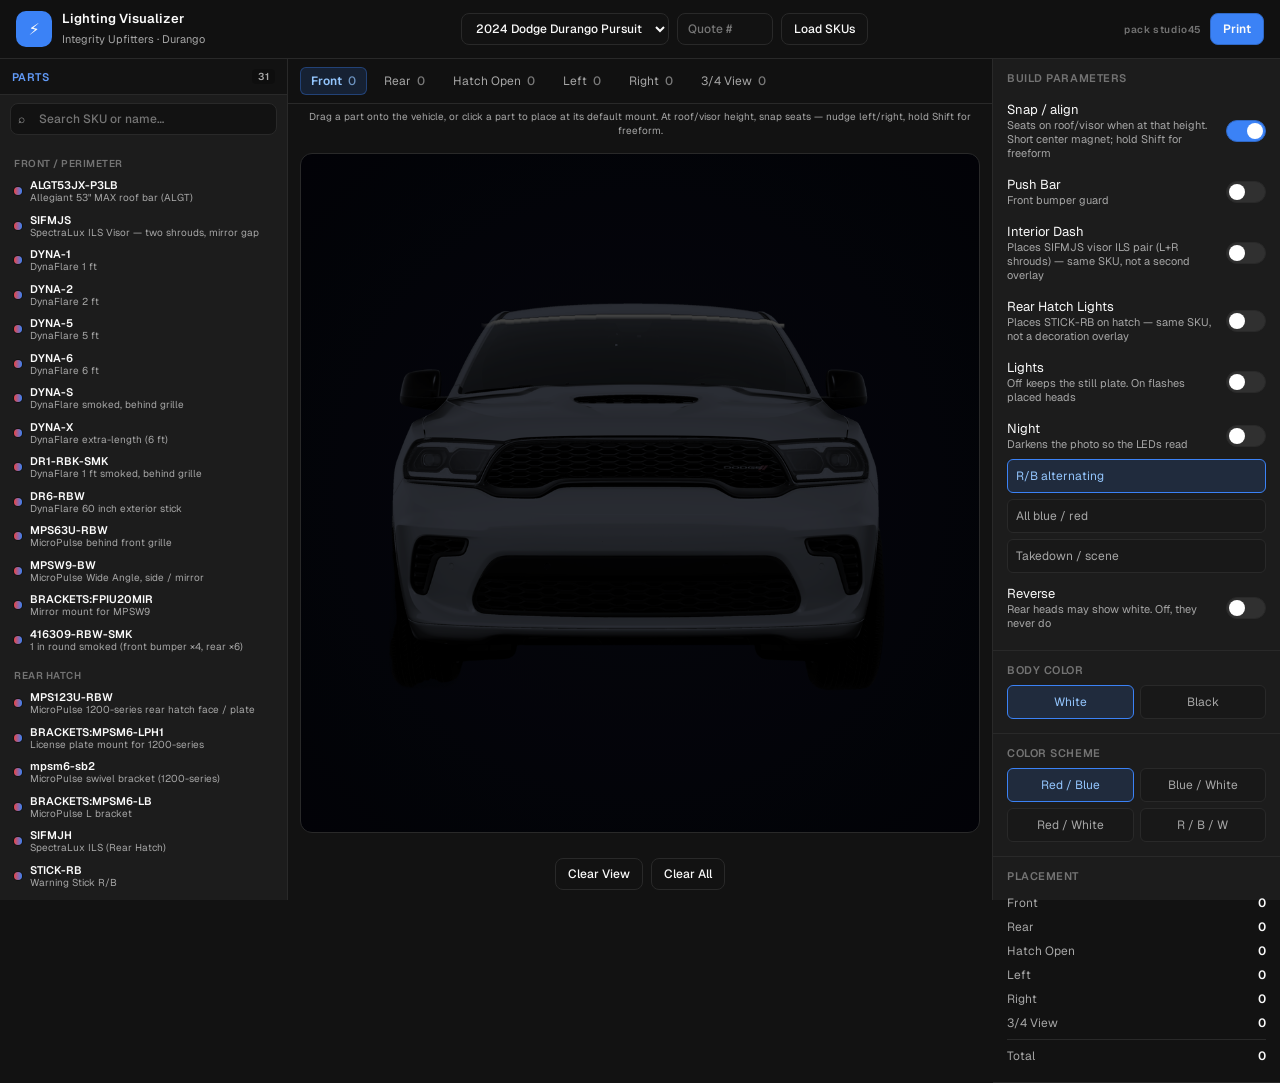
==== commit dd13d0b9: "fix: studio45 widen ground pools under the truck Soft ellipses about 42px tall on the plate, mostly " ====
--- a/visualizer/index.html
+++ b/visualizer/index.html
@@ -168,7 +168,7 @@
     <button class="btn" id="loadBtn" type="button" title="Import a JSON/text SKU list and place via click rules">Load SKUs</button>
   </div>
   <div class="header-right">
-    <span class="pack-stamp" id="packStamp" title="Hard-refresh cache key — if this is not studio44 you are on a stale pack">pack studio44</span>
+    <span class="pack-stamp" id="packStamp" title="Hard-refresh cache key — if this is not studio45 you are on a stale pack">pack studio45</span>
     <button class="btn btn-primary" id="pdfBtn" type="button">Print</button>
   </div>
 </header>
@@ -184,7 +184,7 @@
     <div class="stage-area" id="stageArea">
       <div class="stage" id="stage">
         <div class="plate-stack" id="plateStack">
-          <img class="vehicle" id="vehicleImg" src="durango_front.png?v=studio44" alt="Vehicle" draggable="false"/>
+          <img class="vehicle" id="vehicleImg" src="durango_front.png?v=studio45" alt="Vehicle" draggable="false"/>
           <img class="vehicle-patch" id="vehiclePatch" alt="" draggable="false"/>
           <div class="snap-guides" id="snapGuides" aria-hidden="true"></div>
         </div>
@@ -246,7 +246,7 @@
 (function(){
 /* Multi-canvas visualizer. Catalog is shared FedSig SKUs (no invented lights).
    Durango mounts stay as previously signed; trucks have their own snaps. */
-var ASSET_V="studio44";
+var ASSET_V="studio45";
 var FX_V="s42";
 /* Fallback thickness if a Dyna row has no faceIn. Real rows use faceIn. */
 var DYNA_H=2.2;
@@ -2008,10 +2008,14 @@
     else g.push(xs[i]);
   }
   groups.push(g);
+  var body=[];
+  for(x=0;x<w;x++) if(bottom[x]>=0) body.push(x);
   var info={
     y:line/h,
     x0:xs[0]/w,
     x1:xs[xs.length-1]/w,
+    bodyX0:body.length?body[0]/w:xs[0]/w,
+    bodyX1:body.length?body[body.length-1]/w:xs[xs.length-1]/w,
     clusters:groups.map(function(arr){
       return {x0:arr[0]/w, x1:arr[arr.length-1]/w, x:(arr[0]+arr[arr.length-1])/(2*w)};
     })
@@ -2019,26 +2023,28 @@
   tireCache[key]=info;
   return info;
 }
-function poolAnchor(contact, side){
-  var clusters=contact.clusters||[];
-  if(!clusters.length) return {x:side==="passenger"?0.68:0.34, rx:0.16};
-  if(clusters.length===1){
-    var c=clusters[0];
-    var span=Math.max(0.08, c.x1-c.x0);
-    var mid=(c.x0+c.x1)/2;
-    if(view==="left"||view==="right") return {x:mid, rx:Math.min(0.42, span*0.46)};
-    if(view==="hero"){
-      return {
-        x:side==="passenger"?mid-span*0.18:mid+span*0.08,
-        rx:Math.min(0.28, span*0.38)
-      };
-    }
-    return {x:mid, rx:Math.min(0.34, span*0.4)};
-  }
-  var left=clusters[0], right=clusters[clusters.length-1];
-  var pick=(view==="hero" ? (side==="passenger"?left:right) : (side==="passenger"?right:left));
-  var w=Math.max(0.06, pick.x1-pick.x0);
-  return {x:pick.x, rx:Math.min(0.22, Math.max(0.12, w*2.1))};
+function bodySpan(contact){
+  var x0=contact.bodyX0!=null?contact.bodyX0:contact.x0;
+  var x1=contact.bodyX1!=null?contact.bodyX1:contact.x1;
+  var w=Math.max(0.2, x1-x0);
+  return {x0:x0, x1:x1, w:w, mid:(x0+x1)/2};
+}
+/* Pool center sits under the lit half of the body, not on the outer tire edge. */
+function sidePoolX(contact, side){
+  var b=bodySpan(contact);
+  var x=side==="passenger"?b.x0+b.w*0.70:b.x0+b.w*0.30;
+  var rx=b.w*0.26;
+  var limit0=b.x0-b.w*0.15, limit1=b.x1+b.w*0.15;
+  if(x-rx<limit0) x=limit0+rx;
+  if(x+rx>limit1) x=limit1-rx;
+  return {x:x, rx:rx};
+}
+function platePx(px, img, H){
+  return px*(H/(img.naturalHeight||1024));
+}
+function paintPool(ctx, x, y, rx, ry, rgb, a){
+  if(a<=0.004) return;
+  paintRadial(ctx, x, y, rx, ry, rgb, [[0,a],[0.32,a*0.68],[0.6,a*0.3],[0.82,a*0.08],[1,0]]);
 }
 function paintNightContact(){
   ensureFxLayers();
@@ -2093,7 +2099,7 @@
   gctx.globalCompositeOperation="lighter";
   bctx.globalCompositeOperation="lighter";
   lctx.globalCompositeOperation="lighter";
-  var pool={};
+  var foot={}, locals=[];
   var contact=img.naturalWidth?tireContact(img):null;
   heads.forEach(function(h){
     if(!h.color || h.level<0.05) return;
@@ -2112,26 +2118,62 @@
     var spillRy=Math.max(ry*2.2, nightOn?H*0.15:H*0.035);
     paintSpill(bctx, x, y+H*(nightOn?0.02:0.008), spillRx, spillRy, rgb, bodyA);
     if(nightOn && y<H*0.45) paintSpill(bctx, x, y+H*0.06, spillRx*0.72, spillRy*0.7, rgb, bodyA*0.42);
-    var key=h.side+"|"+h.color;
-    pool[key]=Math.max(pool[key]||0, h.level);
+    if(isRoofBar(h.sku)) foot[h.color]=Math.max(foot[h.color]||0, h.level);
+    else locals.push({x:h.cx, color:h.color, level:h.level, side:h.side});
   });
   if(contact){
     var contactY=contact.y*H;
-    var ryPool=Math.max(8, H*0.02);
-    var overlap=Math.max(5, H*0.008);
-    Object.keys(pool).forEach(function(key){
-      var parts=key.split("|");
-      var side=parts[0], color=parts[1], level=pool[key];
-      var rgb=LIVE_RGB[color];
-      if(!rgb) return;
-      var white=color==="white"?0.7:1;
-      var anchor=poolAnchor(contact, side);
-      var a=(nightOn?0.9:0.55)*level*white;
-      paintBlob(gctx, anchor.x*W, contactY+ryPool*0.15, anchor.rx*W, ryPool, rgb, a);
-    });
+    var b=bodySpan(contact);
+    var ry=platePx(42, img, H);
+    var cy=contactY+ry*0.62;
+    var whiteOf=function(color){ return color==="white"?0.7:1; };
+    if(view==="hero"){
+      Object.keys(foot).forEach(function(color){
+        var rgb=LIVE_RGB[color];
+        if(!rgb) return;
+        paintPool(gctx, b.mid*W, cy, b.w*W*0.62, platePx(48, img, H), rgb, (nightOn?0.58:0.34)*foot[color]*whiteOf(color));
+      });
+      locals.forEach(function(L){
+        var rgb=LIVE_RGB[L.color];
+        if(!rgb) return;
+        var rx=Math.min(b.w*0.2, 0.18)*W;
+        var x=Math.max(b.x0-b.w*0.15+rx/W, Math.min(b.x1+b.w*0.15-rx/W, L.x))*W;
+        paintPool(gctx, x, cy, rx, ry, rgb, (nightOn?1:0.58)*L.level*whiteOf(L.color));
+      });
+    } else if(view==="left"||view==="right"){
+      var sideColors={};
+      Object.keys(foot).forEach(function(color){ sideColors[color]=Math.max(sideColors[color]||0, foot[color]); });
+      locals.forEach(function(L){ sideColors[L.color]=Math.max(sideColors[L.color]||0, L.level); });
+      Object.keys(sideColors).forEach(function(color){
+        var rgb=LIVE_RGB[color];
+        if(!rgb) return;
+        paintPool(gctx, b.mid*W, cy, b.w*W*0.4, ry, rgb, (nightOn?0.95:0.52)*sideColors[color]*whiteOf(color));
+      });
+    } else {
+      var halves={};
+      function addHalf(side, color, level){
+        if(side!=="driver" && side!=="passenger") side=side==="passenger"?"passenger":"driver";
+        var key=side+"|"+color;
+        halves[key]=Math.max(halves[key]||0, level);
+      }
+      locals.forEach(function(L){ addHalf(L.side, L.color, L.level); });
+      heads.forEach(function(h){
+        if(!isRoofBar(h.sku) || !h.color || h.level<0.05) return;
+        addHalf(h.side, h.color, h.level);
+      });
+      Object.keys(halves).forEach(function(key){
+        var parts=key.split("|");
+        var rgb=LIVE_RGB[parts[1]];
+        if(!rgb) return;
+        var anchor=sidePoolX(contact, parts[0]);
+        paintPool(gctx, anchor.x*W, cy, anchor.rx*W, ry, rgb, (nightOn?0.95:0.52)*halves[key]*whiteOf(parts[1]));
+      });
+    }
     gctx.globalCompositeOperation="destination-in";
     gctx.fillStyle="#000";
-    gctx.fillRect(0, contactY-overlap, W, overlap+ryPool*2.1);
+    var bandTop=contactY-platePx(20, img, H);
+    var bandBot=cy+platePx(52, img, H);
+    gctx.fillRect(0, bandTop, W, Math.max(1, bandBot-bandTop));
   }
   if(img.naturalWidth){
     bctx.globalCompositeOperation="destination-in";
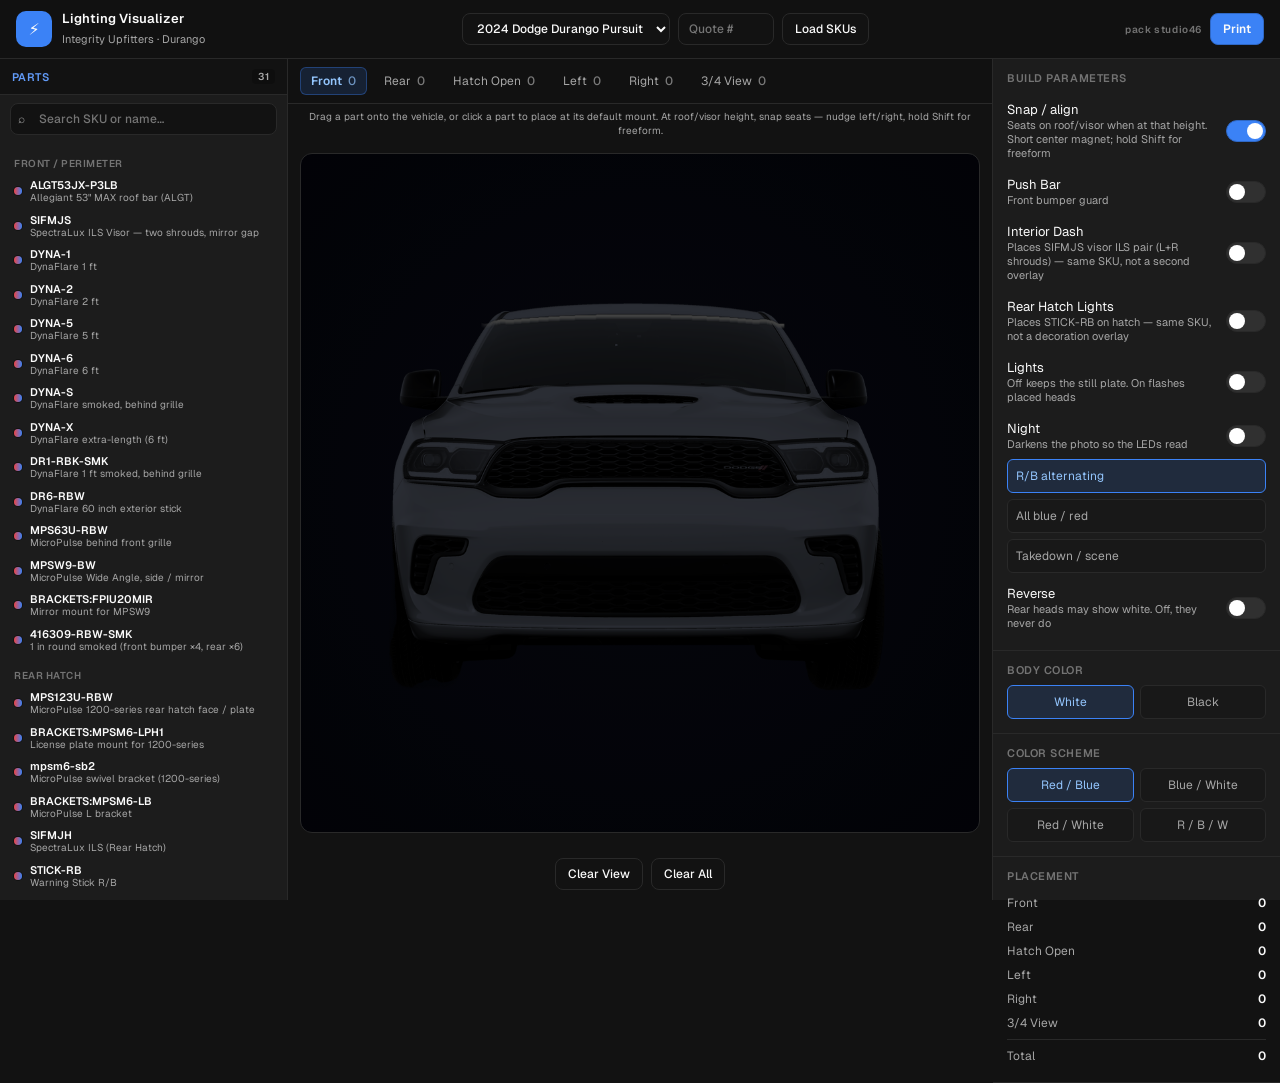
==== commit f56452a8: "fix: studio46 driver side and rendered tire-line pools Front image-right is the driver (red); rear i" ====
--- a/visualizer/index.html
+++ b/visualizer/index.html
@@ -80,6 +80,8 @@
 .ghost-bar.endcap svg{display:block;width:100%;height:100%;overflow:visible}
 .light{position:absolute;cursor:move;transform-origin:center center;z-index:10;touch-action:none;user-select:none}
 .light img{display:block;width:100%;height:auto;pointer-events:none;filter:drop-shadow(0 1px 2px rgba(0,0,0,.5))}
+/* Front nose: file-left red belongs on image-right (driver). Flip the bitmap only. */
+.light.flip-front>img{transform:scaleX(-1)}
 /* Roof-bar contact. Absolute, so it does not move the sprite box. */
 .contact-shadow{position:absolute;left:50%;bottom:0;width:118%;height:26px;transform:translate(-50%,58%);background:radial-gradient(ellipse at center, rgba(0,0,0,.58) 0%, rgba(0,0,0,.28) 42%, rgba(0,0,0,0) 72%);pointer-events:none}
 .phase-shade,.phase-wash{position:absolute;inset:0;pointer-events:none;display:none}
@@ -168,7 +170,7 @@
     <button class="btn" id="loadBtn" type="button" title="Import a JSON/text SKU list and place via click rules">Load SKUs</button>
   </div>
   <div class="header-right">
-    <span class="pack-stamp" id="packStamp" title="Hard-refresh cache key — if this is not studio45 you are on a stale pack">pack studio45</span>
+    <span class="pack-stamp" id="packStamp" title="Hard-refresh cache key — if this is not studio46 you are on a stale pack">pack studio46</span>
     <button class="btn btn-primary" id="pdfBtn" type="button">Print</button>
   </div>
 </header>
@@ -184,7 +186,7 @@
     <div class="stage-area" id="stageArea">
       <div class="stage" id="stage">
         <div class="plate-stack" id="plateStack">
-          <img class="vehicle" id="vehicleImg" src="durango_front.png?v=studio45" alt="Vehicle" draggable="false"/>
+          <img class="vehicle" id="vehicleImg" src="durango_front.png?v=studio46" alt="Vehicle" draggable="false"/>
           <img class="vehicle-patch" id="vehiclePatch" alt="" draggable="false"/>
           <div class="snap-guides" id="snapGuides" aria-hidden="true"></div>
         </div>
@@ -246,7 +248,7 @@
 (function(){
 /* Multi-canvas visualizer. Catalog is shared FedSig SKUs (no invented lights).
    Durango mounts stay as previously signed; trucks have their own snaps. */
-var ASSET_V="studio45";
+var ASSET_V="studio46";
 var FX_V="s42";
 /* Fallback thickness if a Dyna row has no faceIn. Real rows use faceIn. */
 var DYNA_H=2.2;
@@ -825,7 +827,10 @@
     },{passive:false});
     var img=el.querySelector("img");
     if(img) img.addEventListener("load",function(){ if(p.id===sel) syncSelDock(); });
-    if(part && isRoofBar(part.sku)) addContactShadow(el);
+    if(part && isRoofBar(part.sku)){
+      addContactShadow(el);
+      if(view==="front") el.classList.add("flip-front");
+    }
     plateEl().appendChild(el);
   });
   renderGhostBars(stage);
@@ -1669,7 +1674,7 @@
 /* studio43 live emission. Lights off + Night off leaves sprites, plates, and
    filters as studio42. Contact shadow is the only extra mark under roof bars. */
 var lightsOn=false, nightOn=false, reverseOn=false, pattern="alt";
-var liveRAF=0, liveT0=0, liveHold=null, lastHeads=[];
+var liveRAF=0, liveT0=0, liveHold=null, lastHeads=[], livePaused=true;
 var PULSE_ON=0.07, PULSE_OFF=0.05, PULSE_N=3;
 var LIVE_BURST=PULSE_N*(PULSE_ON+PULSE_OFF);
 var LIVE_SLOT=0.75;
@@ -1817,15 +1822,23 @@
   }
   return "side";
 }
+/* Vehicle-left is the driver. Facing the nose, that is image-right.
+   Facing the tail, that is image-left. Left view shows the driver flank.
+   The 3/4 is that same flank (nose on image-left), so the bar's image-right
+   end is the near/driver end. */
+function driverOnImageRight(){
+  return view==="front" || view==="hero";
+}
 function sideOf(cx){
   if(view==="left") return "driver";
   if(view==="right") return "passenger";
-  if(view==="hero") return cx<0.42?"passenger":"driver";
+  if(driverOnImageRight()) return cx>=0.5?"driver":"passenger";
   return cx<0.5?"driver":"passenger";
 }
 function halfSide(which){
-  if(view==="hero") return which==="L"?"passenger":"driver";
-  return which==="L"?"driver":"passenger";
+  var imageLeft=which!=="R";
+  if(driverOnImageRight()) return imageLeft?"passenger":"driver";
+  return imageLeft?"driver":"passenger";
 }
 function nativeColor(side){
   var pair=schemePair();
@@ -1974,20 +1987,24 @@
   paintRadial(ctx, x, y, rx, ry, rgb, [[0,a],[0.16,a*0.62],[0.38,a*0.28],[0.62,a*0.08],[1,0]]);
 }
 var tireCache={};
+/* Tire line in the rendered plate bitmap (CSS pixels of the img), so fit and
+   max-height scaling cannot drift from the 1024 file. */
 function tireContact(img){
-  var key=(img.currentSrc||img.src||"")+"|"+(img.naturalWidth||0);
+  var ir=img.getBoundingClientRect();
+  var w=Math.max(1, Math.round(ir.width));
+  var h=Math.max(1, Math.round(ir.height));
+  var key=(img.currentSrc||img.src||"")+"|"+w+"x"+h;
   if(tireCache[key]) return tireCache[key];
-  var w=img.naturalWidth, h=img.naturalHeight;
-  if(!w||!h) return null;
+  if(!img.naturalWidth) return null;
   var c=document.createElement("canvas");
   c.width=w; c.height=h;
   var rctx=c.getContext("2d",{willReadFrequently:true});
-  rctx.drawImage(img,0,0);
+  rctx.drawImage(img,0,0,w,h);
   var data=rctx.getImageData(0,0,w,h).data;
   var bottom=new Int16Array(w);
   var x,y,i;
   for(x=0;x<w;x++) bottom[x]=-1;
-  for(y=h-1;y>=Math.floor(h*0.4);y--){
+  for(y=h-1;y>=Math.floor(h*0.35);y--){
     var row=y*w*4;
     for(x=0;x<w;x++){
       if(bottom[x]>=0) continue;
@@ -1995,52 +2012,87 @@
     }
   }
   var ys=[];
-  for(x=0;x<w;x++) if(bottom[x]>h*0.45) ys.push(bottom[x]);
+  for(x=0;x<w;x++) if(bottom[x]>h*0.4) ys.push(bottom[x]);
   if(!ys.length) return null;
   ys.sort(function(a,b){ return a-b; });
-  var line=ys[Math.floor(ys.length*0.9)];
-  var xs=[];
-  for(x=0;x<w;x++) if(bottom[x]>=line-8) xs.push(x);
-  if(!xs.length) return null;
-  var groups=[], g=[xs[0]], gap=Math.max(24, w*0.06);
-  for(i=1;i<xs.length;i++){
-    if(xs[i]-xs[i-1]>gap){ groups.push(g); g=[xs[i]]; }
-    else g.push(xs[i]);
-  }
-  groups.push(g);
+  var line=ys[Math.floor(ys.length*0.94)];
+  var track=[];
+  for(x=0;x<w;x++) if(bottom[x]>=line-3) track.push(x);
+  if(!track.length) return null;
   var body=[];
   for(x=0;x<w;x++) if(bottom[x]>=0) body.push(x);
+  var band=Math.max(10, Math.round(h*0.09));
+  var dark=new Int16Array(w);
+  for(x=0;x<w;x++){
+    if(bottom[x]<0) continue;
+    var n=0, y1=bottom[x], y0=Math.max(0, y1-band), yy, ii, lum;
+    for(yy=y0;yy<=y1;yy++){
+      ii=(yy*w+x)*4;
+      if(data[ii+3]<40) continue;
+      lum=(data[ii]+data[ii+1]+data[ii+2])/3;
+      if(lum<85) n++;
+    }
+    dark[x]=n;
+  }
+  var wheels=[], wg=null, thresh=band*0.42;
+  for(x=0;x<w;x++){
+    if(dark[x]>=thresh){
+      if(!wg) wg=[x];
+      else wg.push(x);
+    } else if(wg){
+      if(wg.length>Math.max(4, w*0.015)) wheels.push(wg);
+      wg=null;
+    }
+  }
+  if(wg && wg.length>Math.max(4, w*0.015)) wheels.push(wg);
+  function mid(arr){ return (arr[0]+arr[arr.length-1])/2; }
   var info={
-    y:line/h,
-    x0:xs[0]/w,
-    x1:xs[xs.length-1]/w,
-    bodyX0:body.length?body[0]/w:xs[0]/w,
-    bodyX1:body.length?body[body.length-1]/w:xs[xs.length-1]/w,
-    clusters:groups.map(function(arr){
-      return {x0:arr[0]/w, x1:arr[arr.length-1]/w, x:(arr[0]+arr[arr.length-1])/(2*w)};
-    })
+    y:line,
+    h:h,
+    w:w,
+    trackX0:track[0],
+    trackX1:track[track.length-1],
+    bodyX0:body.length?body[0]:track[0],
+    bodyX1:body.length?body[body.length-1]:track[track.length-1],
+    wheel0:wheels.length?mid(wheels[0]):null,
+    wheel1:wheels.length>1?mid(wheels[wheels.length-1]):null
   };
   tireCache[key]=info;
   return info;
 }
-function bodySpan(contact){
-  var x0=contact.bodyX0!=null?contact.bodyX0:contact.x0;
-  var x1=contact.bodyX1!=null?contact.bodyX1:contact.x1;
-  var w=Math.max(0.2, x1-x0);
-  return {x0:x0, x1:x1, w:w, mid:(x0+x1)/2};
-}
-/* Pool center sits under the lit half of the body, not on the outer tire edge. */
-function sidePoolX(contact, side){
-  var b=bodySpan(contact);
-  var x=side==="passenger"?b.x0+b.w*0.70:b.x0+b.w*0.30;
-  var rx=b.w*0.26;
-  var limit0=b.x0-b.w*0.15, limit1=b.x1+b.w*0.15;
-  if(x-rx<limit0) x=limit0+rx;
-  if(x+rx>limit1) x=limit1-rx;
-  return {x:x, rx:rx};
-}
 function platePx(px, img, H){
   return px*(H/(img.naturalHeight||1024));
+}
+/* Top of the ellipse sits on the tire bottoms. Squash if the canvas would clip it. */
+function poolBox(contact, img, H, wantRy){
+  var top=contact.y-Math.min(platePx(6, img, H), 8);
+  if(top<0) top=0;
+  var ry=wantRy;
+  var cy=top+ry;
+  if(cy+ry>H-2){
+    var room=Math.max(10, (H-2)-top);
+    ry=room/2;
+    cy=top+ry;
+  }
+  return {top:top, cy:cy, ry:ry};
+}
+function trackPool(contact, side){
+  var x0=contact.trackX0, x1=contact.trackX1, span=Math.max(12, x1-x0);
+  var driverRight=view==="front"||view==="hero";
+  var onLeft=(side==="driver")!==driverRight;
+  var x=onLeft?x0+span*0.28:x0+span*0.72;
+  var rx=span*0.20;
+  if(x-rx<x0) x=x0+rx;
+  if(x+rx>x1) x=x1-rx;
+  return {x:x, rx:rx};
+}
+function wheelbasePool(contact){
+  if(contact.wheel0!=null && contact.wheel1!=null && Math.abs(contact.wheel1-contact.wheel0)>contact.w*0.15){
+    var span=Math.abs(contact.wheel1-contact.wheel0)*1.10;
+    return {x:(contact.wheel0+contact.wheel1)/2, rx:span/2};
+  }
+  var bw=Math.max(12, contact.bodyX1-contact.bodyX0);
+  return {x:(contact.bodyX0+contact.bodyX1)/2, rx:bw*0.28};
 }
 function paintPool(ctx, x, y, rx, ry, rgb, a){
   if(a<=0.004) return;
@@ -2062,11 +2114,10 @@
   var dpr=Math.min(2, window.devicePixelRatio||1);
   var ctx=sizeFx(canvas, ir.width, ir.height, dpr);
   var W=ir.width, H=ir.height;
-  var cy=contact.y*H+H*0.003;
-  var rx=Math.max(36, (contact.x1-contact.x0)*W*0.55);
-  var ry=Math.max(5, H*0.011);
+  var box=poolBox(contact, img, ir.height, platePx(10, img, ir.height));
+  var rx=Math.max(28, (contact.trackX1-contact.trackX0)*0.46);
   ctx.globalCompositeOperation="source-over";
-  paintBlob(ctx, ((contact.x0+contact.x1)/2)*W, cy, rx, ry, [0,0,0], 0.5);
+  paintBlob(ctx, (contact.trackX0+contact.trackX1)/2, box.cy, rx, box.ry, [0,0,0], 0.45);
 }
 function paintLive(ms){
   if(!lightsOn) return;
@@ -2122,37 +2173,38 @@
     else locals.push({x:h.cx, color:h.color, level:h.level, side:h.side});
   });
   if(contact){
-    var contactY=contact.y*H;
-    var b=bodySpan(contact);
-    var ry=platePx(42, img, H);
-    var cy=contactY+ry*0.62;
     var whiteOf=function(color){ return color==="white"?0.7:1; };
+    var box=poolBox(contact, img, H, platePx(42, img, H));
+    var cy=box.cy, ry=box.ry;
     if(view==="hero"){
+      var bw=Math.max(12, contact.bodyX1-contact.bodyX0);
+      var footBox=poolBox(contact, img, H, platePx(48, img, H));
       Object.keys(foot).forEach(function(color){
         var rgb=LIVE_RGB[color];
         if(!rgb) return;
-        paintPool(gctx, b.mid*W, cy, b.w*W*0.62, platePx(48, img, H), rgb, (nightOn?0.58:0.34)*foot[color]*whiteOf(color));
+        paintPool(gctx, (contact.bodyX0+contact.bodyX1)/2, footBox.cy, bw*0.46, footBox.ry, rgb, (nightOn?0.62:0.36)*foot[color]*whiteOf(color));
       });
       locals.forEach(function(L){
         var rgb=LIVE_RGB[L.color];
         if(!rgb) return;
-        var rx=Math.min(b.w*0.2, 0.18)*W;
-        var x=Math.max(b.x0-b.w*0.15+rx/W, Math.min(b.x1+b.w*0.15-rx/W, L.x))*W;
-        paintPool(gctx, x, cy, rx, ry, rgb, (nightOn?1:0.58)*L.level*whiteOf(L.color));
+        var lrx=Math.min(bw*0.16, platePx(72, img, H));
+        var x=Math.max(contact.bodyX0+lrx, Math.min(contact.bodyX1-lrx, L.x*W));
+        paintPool(gctx, x, cy, lrx, ry, rgb, (nightOn?1:0.6)*L.level*whiteOf(L.color));
       });
     } else if(view==="left"||view==="right"){
+      var wb=wheelbasePool(contact);
       var sideColors={};
       Object.keys(foot).forEach(function(color){ sideColors[color]=Math.max(sideColors[color]||0, foot[color]); });
       locals.forEach(function(L){ sideColors[L.color]=Math.max(sideColors[L.color]||0, L.level); });
       Object.keys(sideColors).forEach(function(color){
         var rgb=LIVE_RGB[color];
         if(!rgb) return;
-        paintPool(gctx, b.mid*W, cy, b.w*W*0.4, ry, rgb, (nightOn?0.95:0.52)*sideColors[color]*whiteOf(color));
+        paintPool(gctx, wb.x, cy, wb.rx, ry, rgb, (nightOn?0.95:0.52)*sideColors[color]*whiteOf(color));
       });
     } else {
       var halves={};
       function addHalf(side, color, level){
-        if(side!=="driver" && side!=="passenger") side=side==="passenger"?"passenger":"driver";
+        if(side!=="passenger") side="driver";
         var key=side+"|"+color;
         halves[key]=Math.max(halves[key]||0, level);
       }
@@ -2165,15 +2217,13 @@
         var parts=key.split("|");
         var rgb=LIVE_RGB[parts[1]];
         if(!rgb) return;
-        var anchor=sidePoolX(contact, parts[0]);
-        paintPool(gctx, anchor.x*W, cy, anchor.rx*W, ry, rgb, (nightOn?0.95:0.52)*halves[key]*whiteOf(parts[1]));
+        var anchor=trackPool(contact, parts[0]);
+        paintPool(gctx, anchor.x, cy, anchor.rx, ry, rgb, (nightOn?0.98:0.55)*halves[key]*whiteOf(parts[1]));
       });
     }
     gctx.globalCompositeOperation="destination-in";
     gctx.fillStyle="#000";
-    var bandTop=contactY-platePx(20, img, H);
-    var bandBot=cy+platePx(52, img, H);
-    gctx.fillRect(0, bandTop, W, Math.max(1, bandBot-bandTop));
+    gctx.fillRect(0, Math.max(0, box.top-2), W, Math.max(1, H-(box.top-2)));
   }
   if(img.naturalWidth){
     bctx.globalCompositeOperation="destination-in";
@@ -2182,17 +2232,20 @@
   if(nightOn) paintNightContact();
 }
 function startLive(){
-  if(liveRAF || !lightsOn) return;
+  if(!lightsOn) return;
+  livePaused=false;
+  if(liveRAF) return;
   var loop=function(ts){
     liveRAF=0;
     if(!lightsOn) return;
-    if(document.hidden && liveHold==null) return;
+    if(document.hidden && liveHold==null){ livePaused=true; return; }
     paintLive(liveHold!=null?liveHold*1000:(ts-liveT0));
     if(lightsOn && !(document.hidden && liveHold==null)) liveRAF=requestAnimationFrame(loop);
   };
   liveRAF=requestAnimationFrame(loop);
 }
 function stopLive(){
+  livePaused=true;
   if(liveRAF) cancelAnimationFrame(liveRAF);
   liveRAF=0;
 }
@@ -2201,11 +2254,24 @@
     if(liveHold==null) stopLive();
   } else if(lightsOn) startLive();
 });
+window.__vectorAnim={
+  get paused(){ return livePaused || document.hidden || !lightsOn; }
+};
 window.__IU_TEST__={
   ASSET_V:ASSET_V, FX_V:FX_V,
   CATALOG:CATALOG, HOME_VIEW:HOME_VIEW, CLICK:CLICK, DEFAULTS:DEFAULTS,
   VEHICLES:VEHICLES, clickPlace:clickPlace, catalogSku:catalogSku,
   isRoofBar:isRoofBar, isMirrorSku:isMirrorSku, isInherentMulti:isInherentMulti, isDyna:isDyna, isVisorIls:isVisorIls, visorSide:visorSide, fxFor:fxFor, schemeName:schemeName, ghostSpecForView:ghostSpecForView, rearFullWidthPct:rearFullWidthPct, roofContact:roofContact, placedBarContact:placedBarContact, snapTo:snapTo, sideBarWidthPct:sideBarWidthPct, sideEndWidthPct:sideEndWidthPct,
+  halfSide:function(which){ return halfSide(which); },
+  sideOf:function(cx){ return sideOf(cx); },
+  rbSide:function(v, spec){
+    var prev=view;
+    view=v;
+    var side=spec&&spec.half?halfSide(spec.half):sideOf(spec&&spec.x!=null?spec.x:0.5);
+    var color=nativeColor(side);
+    view=prev;
+    return {side:side, color:color};
+  },
   mounts:function(){ return veh().mounts||MOUNT_SNAPS; },
   syncSelDock:syncSelDock, hideSelDock:hideSelDock, clearSelection:clearSelection,
   getSel:function(){ return sel; },
